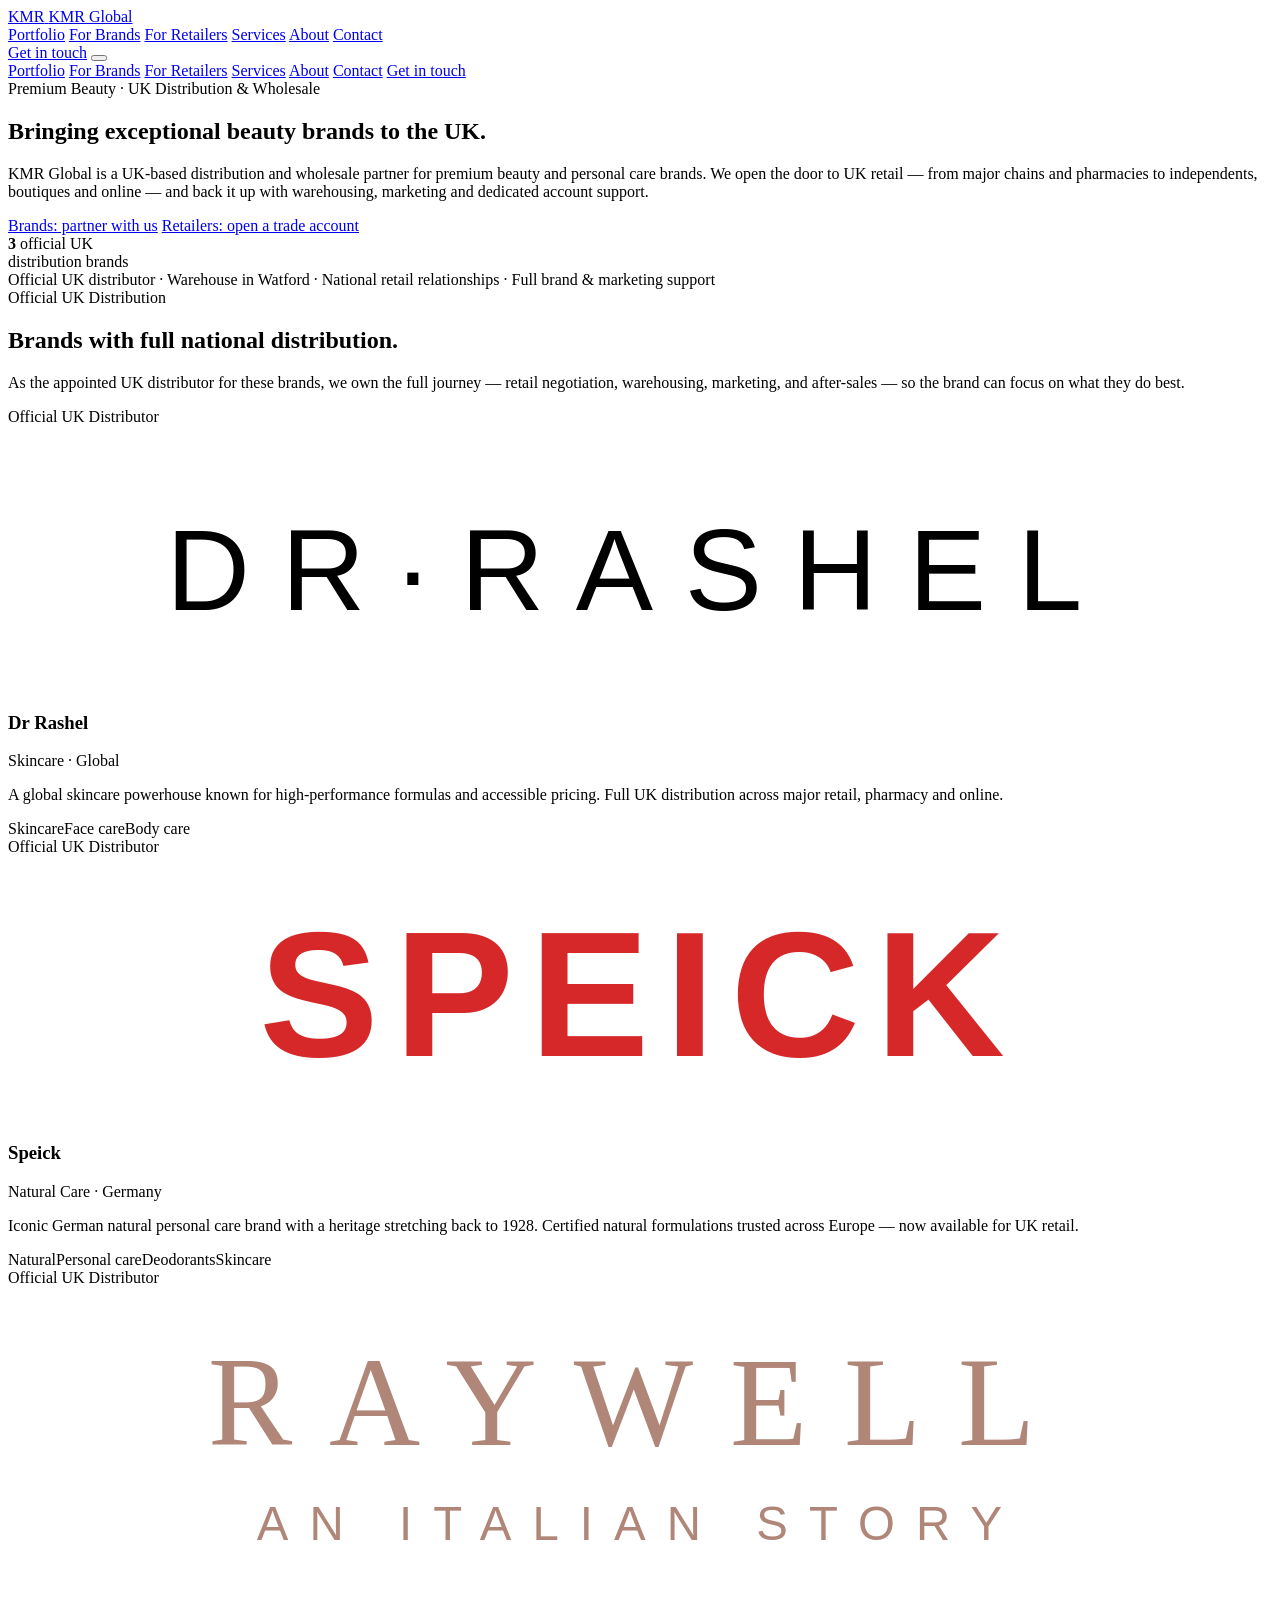
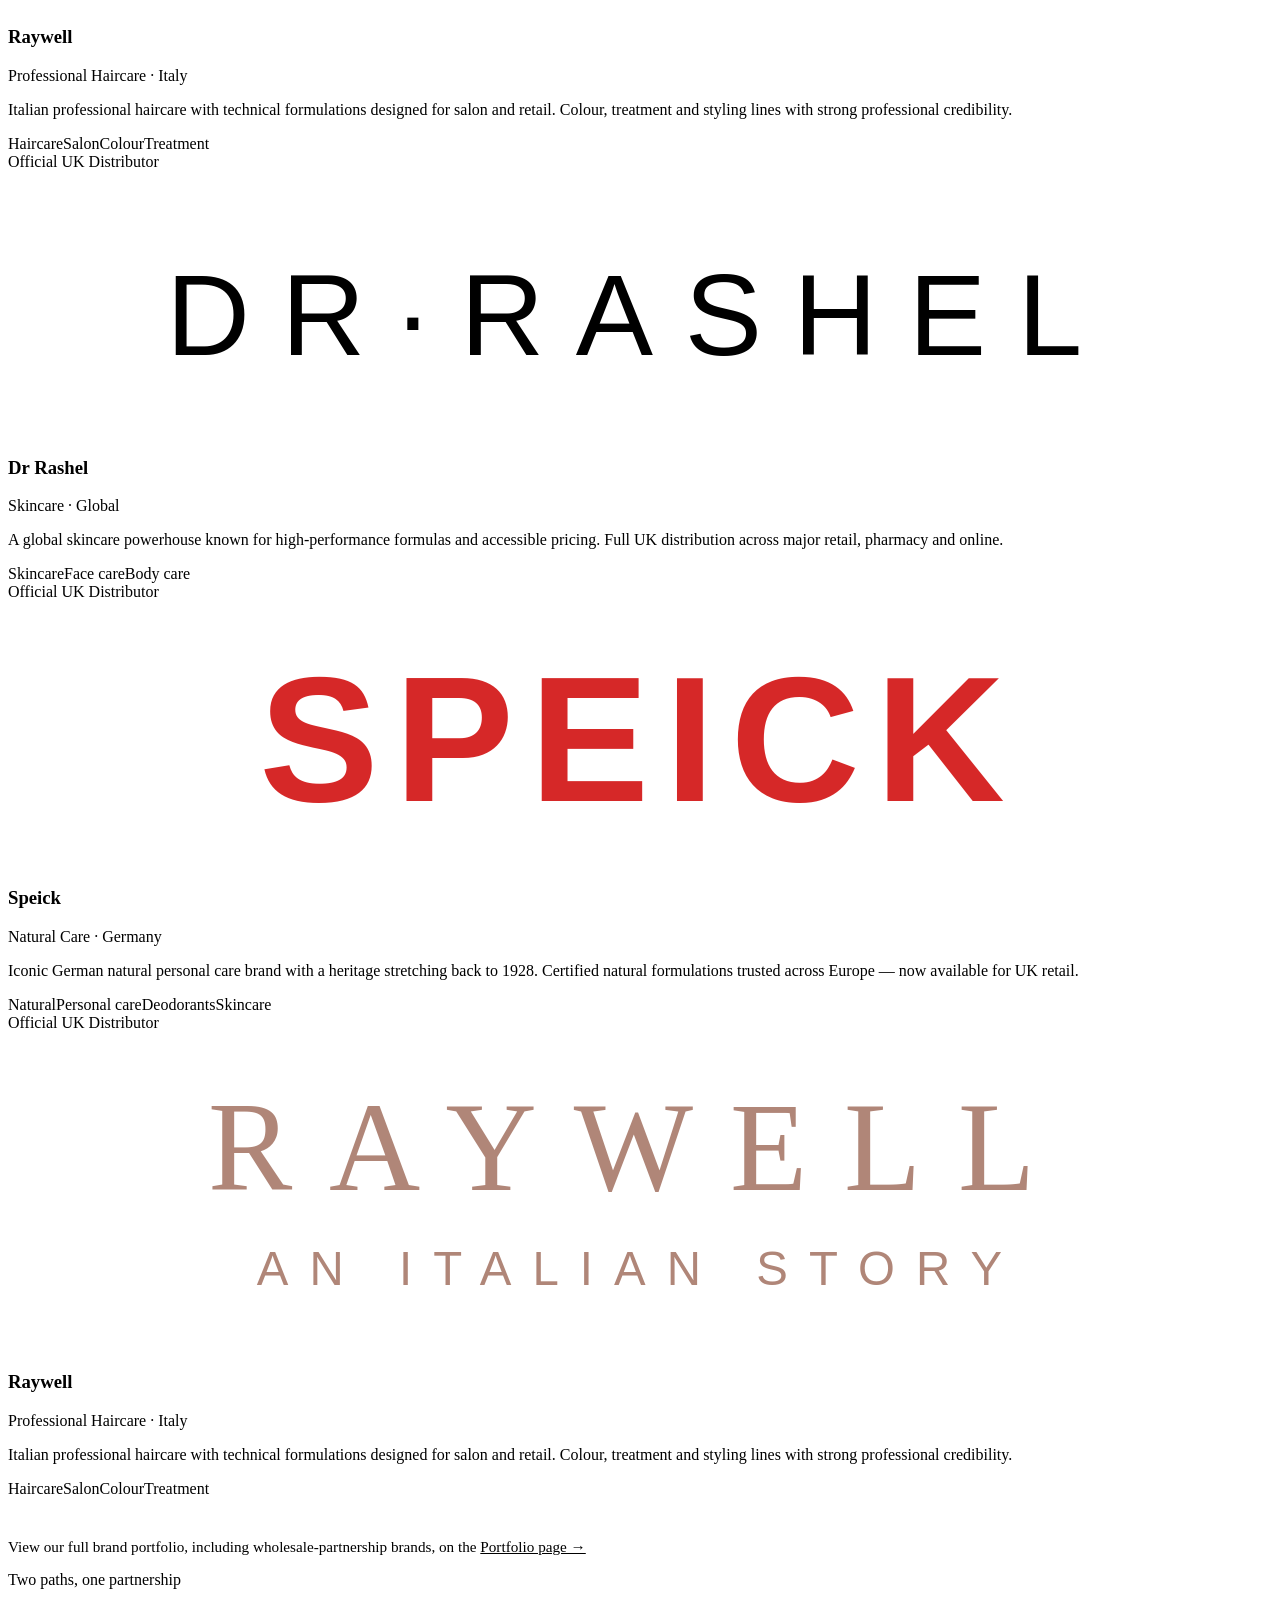
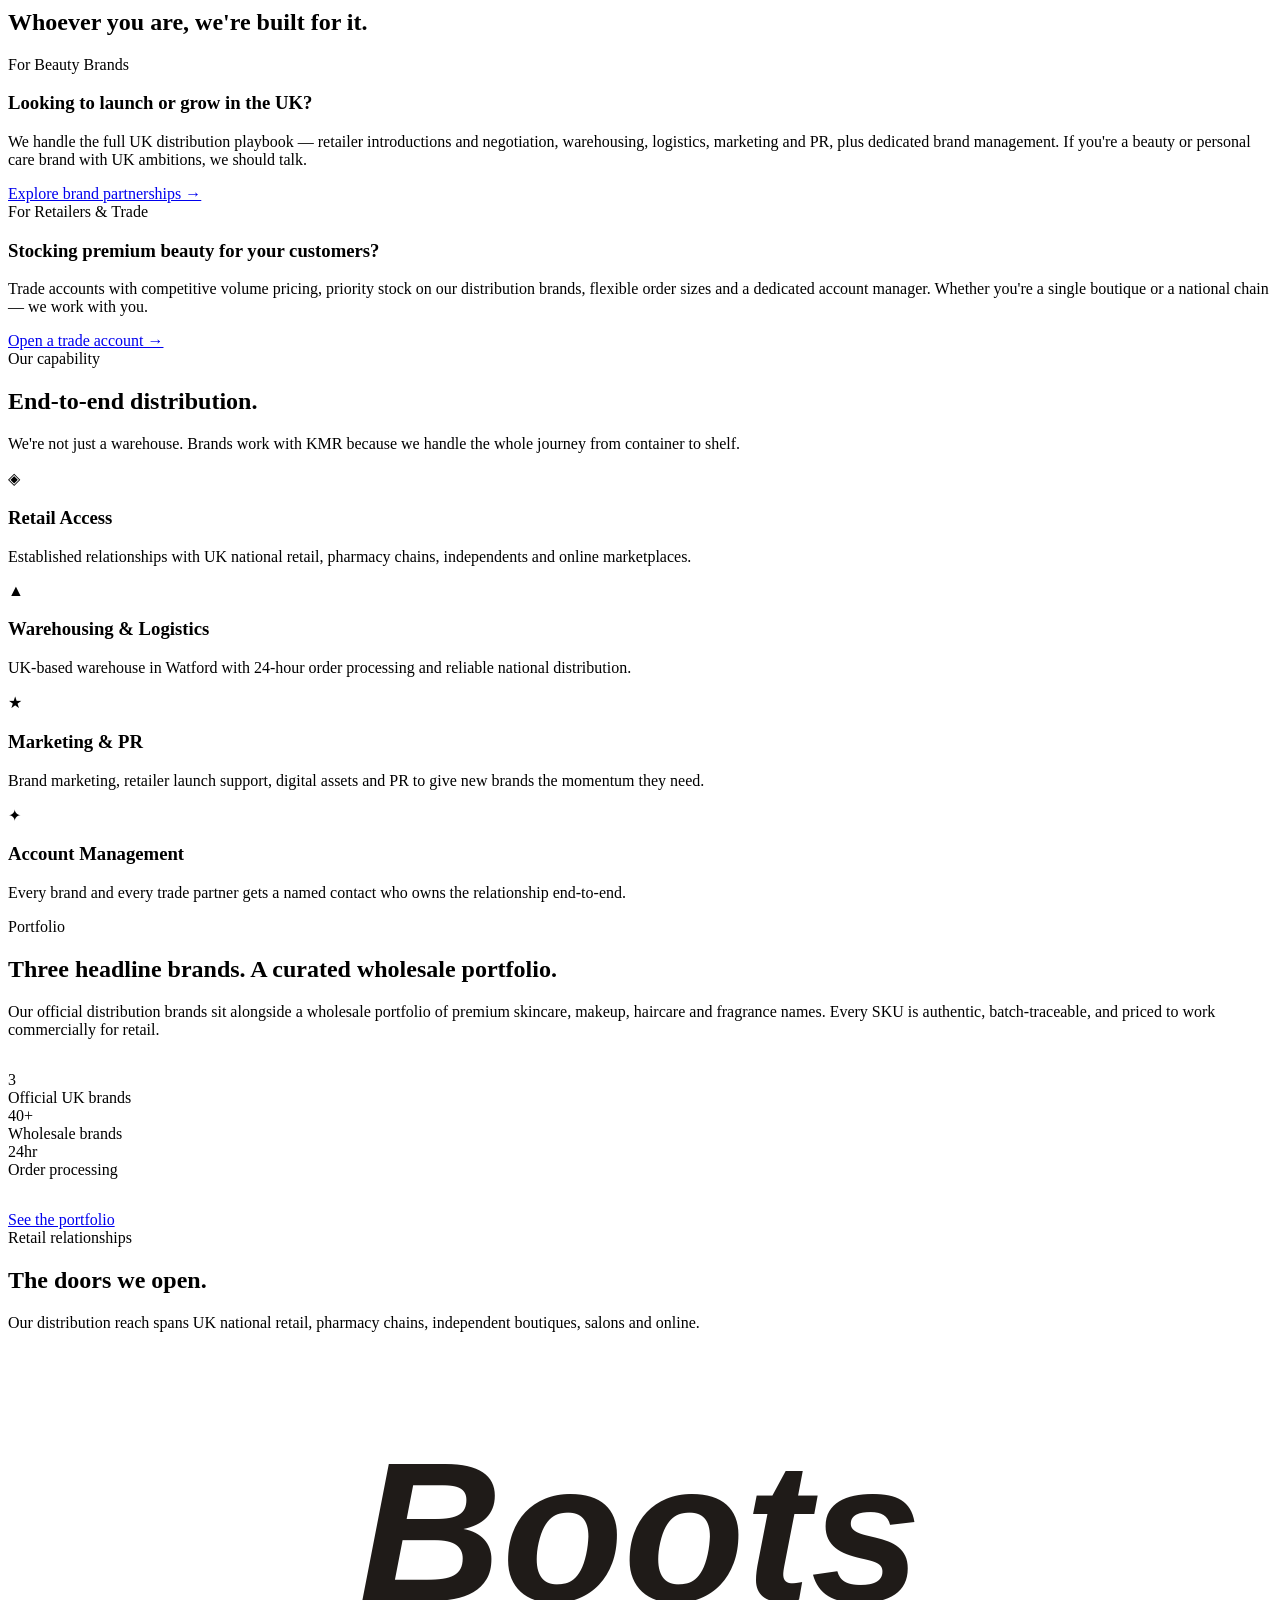
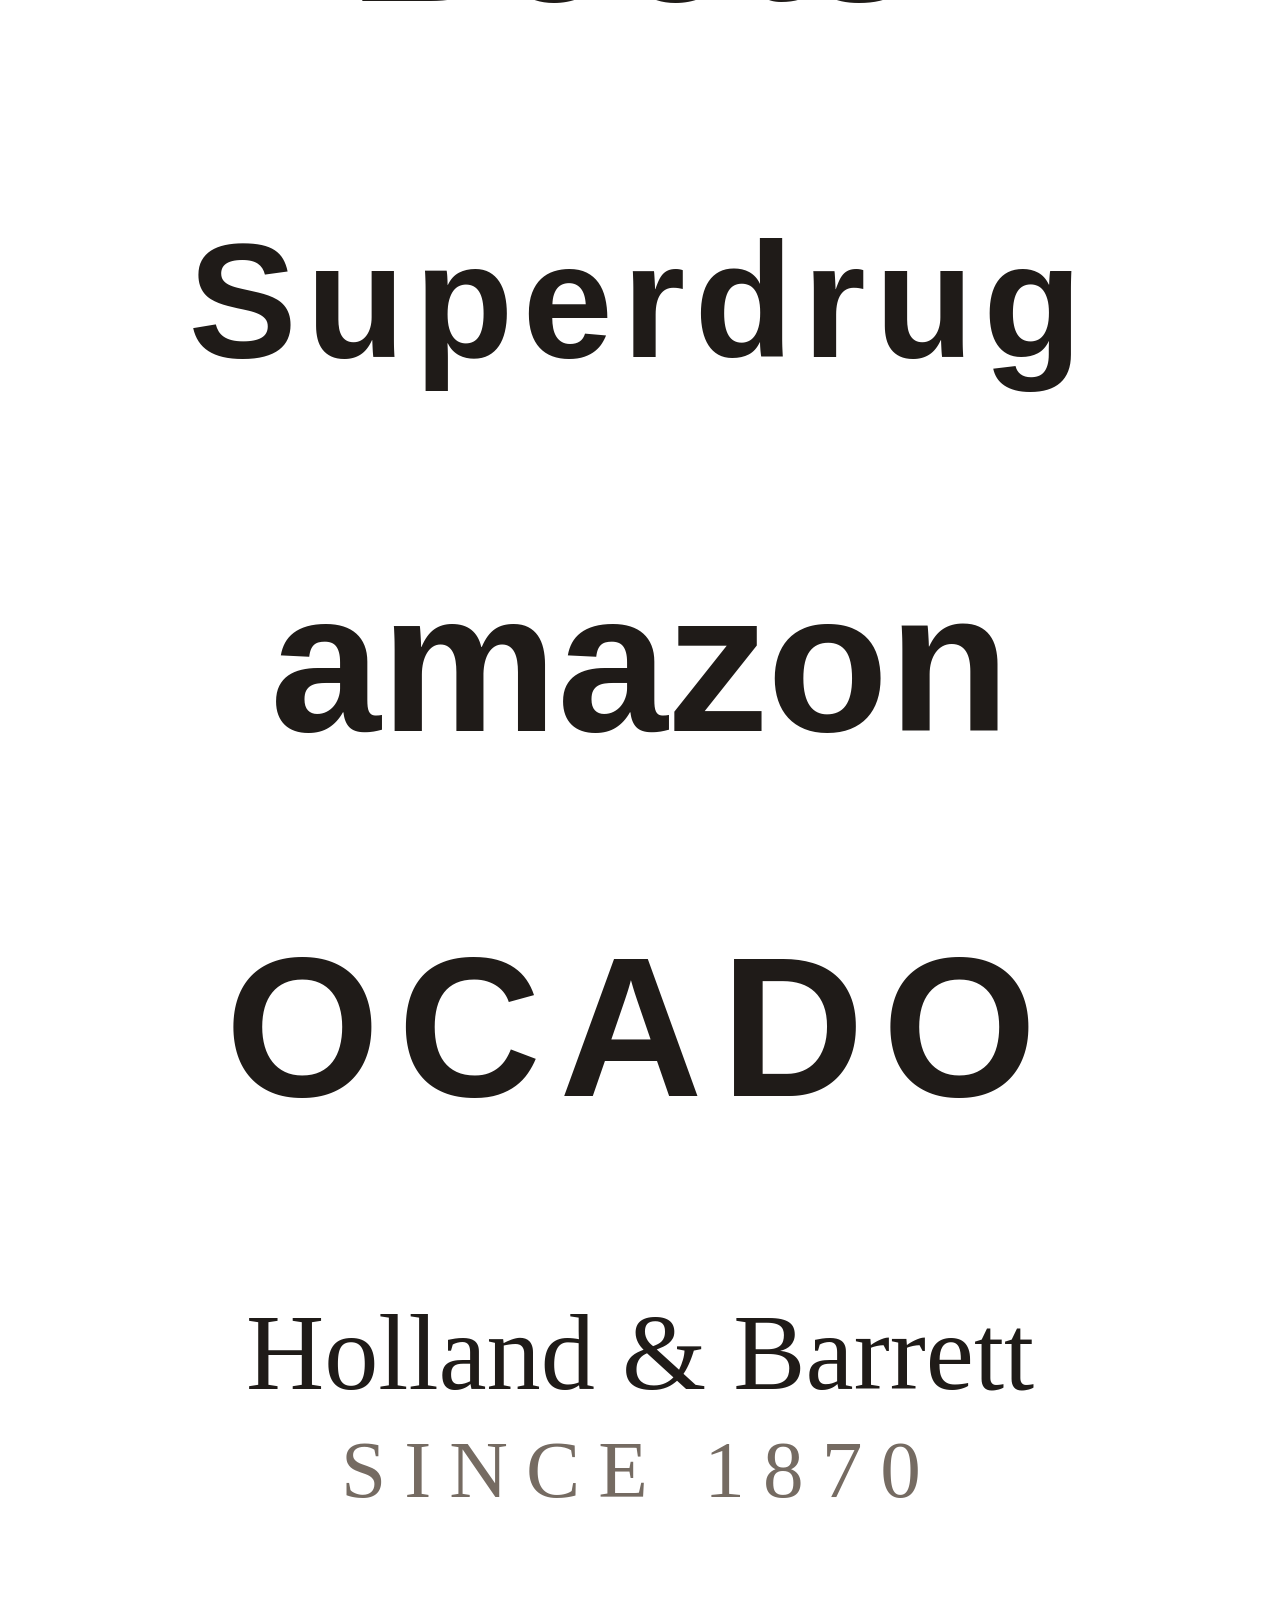
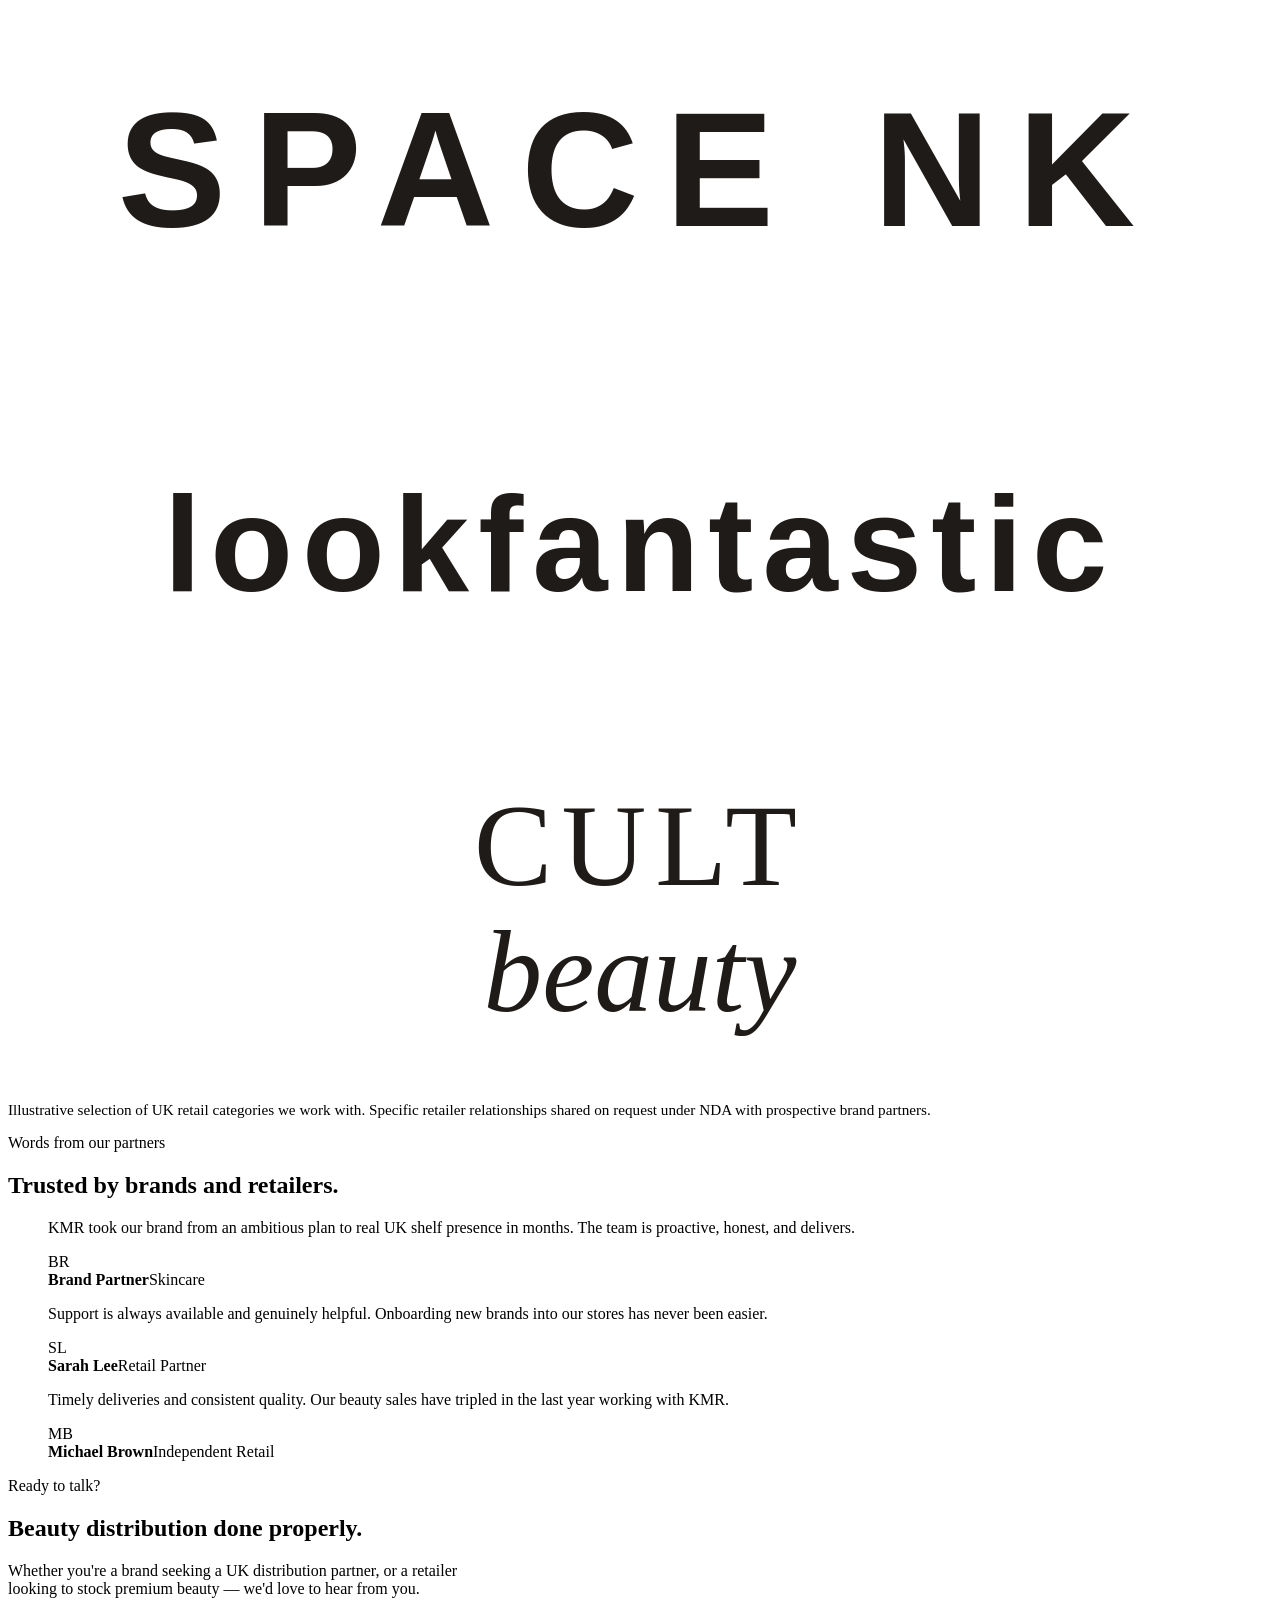
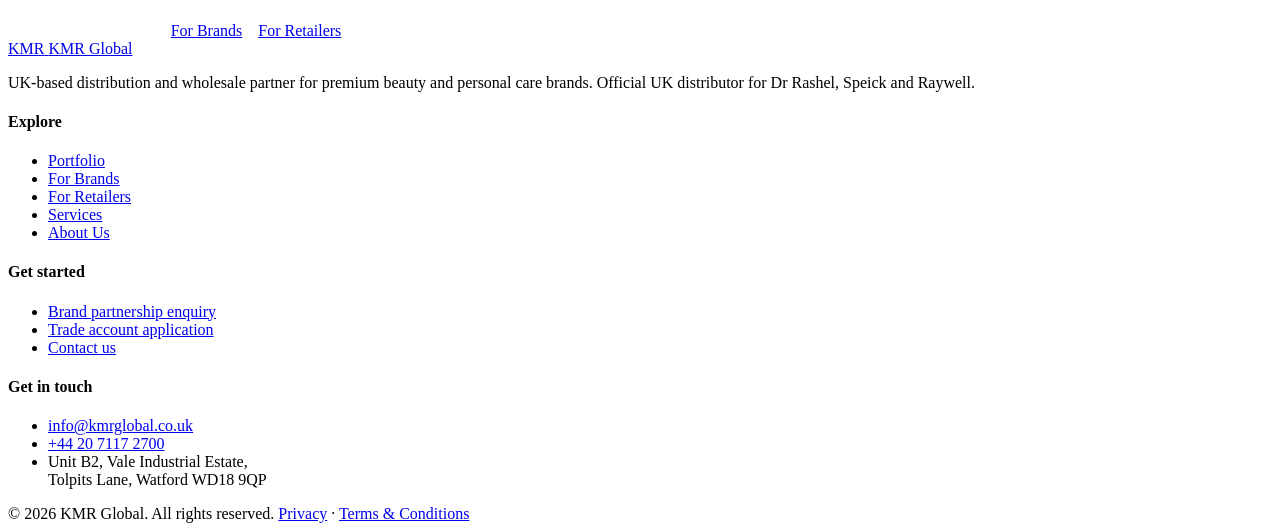
==== index.html @ a7ac3ce3 "Initial upload: KMR Global website root files" ====
<!DOCTYPE html>
<html lang="en">
<head>
  <meta charset="UTF-8" />
  <meta name="viewport" content="width=device-width, initial-scale=1.0" />
  <title>KMR Global — UK Wholesale Distribution for Premium Beauty Brands</title>
  <meta name="description" content="KMR Global is the UK-based wholesale distribution partner for premium beauty and personal care brands. Official UK distributor for Dr Rashel, Speick and Raywell — plus wholesale for a curated portfolio of leading brands." />
  <link rel="preconnect" href="https://fonts.googleapis.com" />
  <link rel="preconnect" href="https://fonts.gstatic.com" crossorigin />
  <link href="https://fonts.googleapis.com/css2?family=Inter:wght@300;400;500;600;700&family=Playfair+Display:wght@400;500;600&display=swap" rel="stylesheet" />
  <link rel="stylesheet" href="assets/styles.css" />
</head>
<body>

  <!-- HEADER -->
  <header class="site-header">
    <div class="container nav">
      <a href="index.html" class="brand">
        <span class="brand-mark">KMR</span>
        <span>KMR Global</span>
      </a>
      <nav class="nav-links" aria-label="Primary">
        <a href="portfolio.html">Portfolio</a>
        <a href="for-brands.html">For Brands</a>
        <a href="wholesale.html">For Retailers</a>
        <a href="services.html">Services</a>
        <a href="about.html">About</a>
        <a href="contact.html">Contact</a>
      </nav>
      <div class="nav-cta">
        <a href="inquiry.html" class="btn btn-primary">Get in touch</a>
        <button class="nav-toggle" aria-label="Menu" aria-expanded="false"><span></span></button>
      </div>
    </div>
    <div class="mobile-menu">
      <a href="portfolio.html">Portfolio</a>
      <a href="for-brands.html">For Brands</a>
      <a href="wholesale.html">For Retailers</a>
      <a href="services.html">Services</a>
      <a href="about.html">About</a>
      <a href="contact.html">Contact</a>
      <a href="inquiry.html" class="btn btn-primary">Get in touch</a>
    </div>
  </header>

  <main>

    <!-- HERO -->
    <section class="hero">
      <div class="container hero-inner">
        <div>
          <span class="eyebrow">Premium Beauty · UK Distribution & Wholesale</span>
          <h1>Bringing exceptional beauty brands to the UK.</h1>
          <p class="lead">KMR Global is a UK-based distribution and wholesale partner for premium beauty and personal care brands. We open the door to UK retail — from major chains and pharmacies to independents, boutiques and online — and back it up with warehousing, marketing and dedicated account support.</p>
          <div class="hero-actions">
            <a href="for-brands.html" class="btn btn-primary">Brands: partner with us</a>
            <a href="wholesale.html" class="btn btn-outline">Retailers: open a trade account</a>
          </div>
        </div>
        <div class="hero-photo" style="background-image: linear-gradient(180deg, rgba(250,247,242,.05), rgba(31,27,24,.15)), url('https://images.unsplash.com/photo-1596462502278-27bfdc403348?auto=format&fit=crop&w=1200&q=80'), linear-gradient(140deg, var(--blush), var(--cream));">
          <div class="hero-badge">
            <strong>3</strong>
            <span>official UK<br/>distribution brands</span>
          </div>
        </div>
      </div>
    </section>

    <!-- TRUST STRIP -->
    <div class="trust-strip">
      <div class="container">
        <span>Official UK distributor</span>
        <span>·</span>
        <span>Warehouse in Watford</span>
        <span>·</span>
        <span>National retail relationships</span>
        <span>·</span>
        <span>Full brand & marketing support</span>
      </div>
    </div>

    <!-- OFFICIAL DISTRIBUTION BRANDS -->
    <section>
      <div class="container">
        <div class="section-title center">
          <span class="eyebrow">Official UK Distribution</span>
          <h2>Brands with full national distribution.</h2>
          <p class="lead">As the appointed UK distributor for these brands, we own the full journey — retail negotiation, warehousing, marketing, and after-sales — so the brand can focus on what they do best.</p>
        </div>
        <div class="brand-banner">
          <div class="brand-banner-track">
            <!-- Set 1 -->
            <div class="brand-banner-slide">
              <article class="dist-card">
                <div class="dist-img" style="background-image: linear-gradient(180deg, rgba(250,247,242,0), rgba(31,27,24,.15)), url('https://images.unsplash.com/photo-1556228720-195a672e8a03?auto=format&fit=crop&w=900&q=80'), var(--blush);">
                  <span class="dist-tag">Official UK Distributor</span>
                </div>
                <div class="brand-logo-band">
                  <svg viewBox="0 0 240 50" xmlns="http://www.w3.org/2000/svg" aria-label="Dr Rashel logo">
                    <text x="120" y="35" text-anchor="middle" font-family="Arial, Helvetica, sans-serif" font-size="22" font-weight="400" fill="#000" letter-spacing="6">DR·RASHEL</text>
                  </svg>
                </div>
                <div class="dist-body">
                  <h3>Dr Rashel</h3>
                  <div class="dist-country">Skincare · Global</div>
                  <p>A global skincare powerhouse known for high-performance formulas and accessible pricing. Full UK distribution across major retail, pharmacy and online.</p>
                  <div class="dist-cats"><span>Skincare</span><span>Face care</span><span>Body care</span></div>
                </div>
              </article>
            </div>
            <div class="brand-banner-slide">
              <article class="dist-card">
                <div class="dist-img" style="background-image: linear-gradient(180deg, rgba(250,247,242,0), rgba(31,27,24,.15)), url('https://images.unsplash.com/photo-1608248543803-ba4f8c70ae0b?auto=format&fit=crop&w=900&q=80'), var(--cream);">
                  <span class="dist-tag">Official UK Distributor</span>
                </div>
                <div class="brand-logo-band">
                  <svg viewBox="0 0 240 50" xmlns="http://www.w3.org/2000/svg" aria-label="Speick logo">
                    <text x="120" y="38" text-anchor="middle" font-family="'Arial Black', Impact, sans-serif" font-size="34" font-weight="900" fill="#D62828" letter-spacing="3">SPEICK</text>
                  </svg>
                </div>
                <div class="dist-body">
                  <h3>Speick</h3>
                  <div class="dist-country">Natural Care · Germany</div>
                  <p>Iconic German natural personal care brand with a heritage stretching back to 1928. Certified natural formulations trusted across Europe — now available for UK retail.</p>
                  <div class="dist-cats"><span>Natural</span><span>Personal care</span><span>Deodorants</span><span>Skincare</span></div>
                </div>
              </article>
            </div>
            <div class="brand-banner-slide">
              <article class="dist-card">
                <div class="dist-img" style="background-image: linear-gradient(180deg, rgba(250,247,242,0), rgba(31,27,24,.15)), url('https://images.unsplash.com/photo-1522337360788-8b13dee7a37e?auto=format&fit=crop&w=900&q=80'), var(--blush);">
                  <span class="dist-tag">Official UK Distributor</span>
                </div>
                <div class="brand-logo-band">
                  <svg viewBox="0 0 240 60" xmlns="http://www.w3.org/2000/svg" aria-label="Raywell logo">
                    <text x="120" y="30" text-anchor="middle" font-family="Georgia, 'Times New Roman', serif" font-size="24" font-weight="400" fill="#B08678" letter-spacing="7">RAYWELL</text>
                    <text x="120" y="48" text-anchor="middle" font-family="Arial, sans-serif" font-size="9" fill="#B08678" letter-spacing="4">AN ITALIAN STORY</text>
                  </svg>
                </div>
                <div class="dist-body">
                  <h3>Raywell</h3>
                  <div class="dist-country">Professional Haircare · Italy</div>
                  <p>Italian professional haircare with technical formulations designed for salon and retail. Colour, treatment and styling lines with strong professional credibility.</p>
                  <div class="dist-cats"><span>Haircare</span><span>Salon</span><span>Colour</span><span>Treatment</span></div>
                </div>
              </article>
            </div>
            <!-- Set 2 (duplicate for seamless loop) -->
            <div class="brand-banner-slide" aria-hidden="true">
              <article class="dist-card">
                <div class="dist-img" style="background-image: linear-gradient(180deg, rgba(250,247,242,0), rgba(31,27,24,.15)), url('https://images.unsplash.com/photo-1556228720-195a672e8a03?auto=format&fit=crop&w=900&q=80'), var(--blush);">
                  <span class="dist-tag">Official UK Distributor</span>
                </div>
                <div class="brand-logo-band">
                  <svg viewBox="0 0 240 50" xmlns="http://www.w3.org/2000/svg"><text x="120" y="35" text-anchor="middle" font-family="Arial, Helvetica, sans-serif" font-size="22" font-weight="400" fill="#000" letter-spacing="6">DR·RASHEL</text></svg>
                </div>
                <div class="dist-body">
                  <h3>Dr Rashel</h3>
                  <div class="dist-country">Skincare · Global</div>
                  <p>A global skincare powerhouse known for high-performance formulas and accessible pricing. Full UK distribution across major retail, pharmacy and online.</p>
                  <div class="dist-cats"><span>Skincare</span><span>Face care</span><span>Body care</span></div>
                </div>
              </article>
            </div>
            <div class="brand-banner-slide" aria-hidden="true">
              <article class="dist-card">
                <div class="dist-img" style="background-image: linear-gradient(180deg, rgba(250,247,242,0), rgba(31,27,24,.15)), url('https://images.unsplash.com/photo-1608248543803-ba4f8c70ae0b?auto=format&fit=crop&w=900&q=80'), var(--cream);">
                  <span class="dist-tag">Official UK Distributor</span>
                </div>
                <div class="brand-logo-band">
                  <svg viewBox="0 0 240 50" xmlns="http://www.w3.org/2000/svg"><text x="120" y="38" text-anchor="middle" font-family="'Arial Black', Impact, sans-serif" font-size="34" font-weight="900" fill="#D62828" letter-spacing="3">SPEICK</text></svg>
                </div>
                <div class="dist-body">
                  <h3>Speick</h3>
                  <div class="dist-country">Natural Care · Germany</div>
                  <p>Iconic German natural personal care brand with a heritage stretching back to 1928. Certified natural formulations trusted across Europe — now available for UK retail.</p>
                  <div class="dist-cats"><span>Natural</span><span>Personal care</span><span>Deodorants</span><span>Skincare</span></div>
                </div>
              </article>
            </div>
            <div class="brand-banner-slide" aria-hidden="true">
              <article class="dist-card">
                <div class="dist-img" style="background-image: linear-gradient(180deg, rgba(250,247,242,0), rgba(31,27,24,.15)), url('https://images.unsplash.com/photo-1522337360788-8b13dee7a37e?auto=format&fit=crop&w=900&q=80'), var(--blush);">
                  <span class="dist-tag">Official UK Distributor</span>
                </div>
                <div class="brand-logo-band">
                  <svg viewBox="0 0 240 60" xmlns="http://www.w3.org/2000/svg"><text x="120" y="30" text-anchor="middle" font-family="Georgia, serif" font-size="24" font-weight="400" fill="#B08678" letter-spacing="7">RAYWELL</text><text x="120" y="48" text-anchor="middle" font-family="Arial, sans-serif" font-size="9" fill="#B08678" letter-spacing="4">AN ITALIAN STORY</text></svg>
                </div>
                <div class="dist-body">
                  <h3>Raywell</h3>
                  <div class="dist-country">Professional Haircare · Italy</div>
                  <p>Italian professional haircare with technical formulations designed for salon and retail. Colour, treatment and styling lines with strong professional credibility.</p>
                  <div class="dist-cats"><span>Haircare</span><span>Salon</span><span>Colour</span><span>Treatment</span></div>
                </div>
              </article>
            </div>
          </div>
        </div>
        <p class="center text-stone" style="margin-top: 2.5rem; font-size: .95rem;">View our full brand portfolio, including wholesale-partnership brands, on the <a href="portfolio.html" style="color: var(--rose-gold-deep); font-weight: 500;">Portfolio page →</a></p>
      </div>
    </section>

    <!-- DUAL AUDIENCE PATHS -->
    <section style="background: var(--cream);">
      <div class="container">
        <div class="section-title center">
          <span class="eyebrow">Two paths, one partnership</span>
          <h2>Whoever you are, we're built for it.</h2>
        </div>
        <div class="audience-grid">
          <div class="audience-card">
            <div class="aud-tag">For Beauty Brands</div>
            <h3>Looking to launch or grow in the UK?</h3>
            <p>We handle the full UK distribution playbook — retailer introductions and negotiation, warehousing, logistics, marketing and PR, plus dedicated brand management. If you're a beauty or personal care brand with UK ambitions, we should talk.</p>
            <a href="for-brands.html" class="btn btn-primary">Explore brand partnerships →</a>
          </div>
          <div class="audience-card">
            <div class="aud-tag">For Retailers & Trade</div>
            <h3>Stocking premium beauty for your customers?</h3>
            <p>Trade accounts with competitive volume pricing, priority stock on our distribution brands, flexible order sizes and a dedicated account manager. Whether you're a single boutique or a national chain — we work with you.</p>
            <a href="wholesale.html" class="btn btn-outline">Open a trade account →</a>
          </div>
        </div>
      </div>
    </section>

    <!-- WHAT WE DO -->
    <section>
      <div class="container">
        <div class="section-title center">
          <span class="eyebrow">Our capability</span>
          <h2>End-to-end distribution.</h2>
          <p class="lead">We're not just a warehouse. Brands work with KMR because we handle the whole journey from container to shelf.</p>
        </div>
        <div class="grid grid-4">
          <article class="card">
            <div class="icon">◈</div>
            <h3>Retail Access</h3>
            <p>Established relationships with UK national retail, pharmacy chains, independents and online marketplaces.</p>
          </article>
          <article class="card">
            <div class="icon">▲</div>
            <h3>Warehousing & Logistics</h3>
            <p>UK-based warehouse in Watford with 24-hour order processing and reliable national distribution.</p>
          </article>
          <article class="card">
            <div class="icon">★</div>
            <h3>Marketing & PR</h3>
            <p>Brand marketing, retailer launch support, digital assets and PR to give new brands the momentum they need.</p>
          </article>
          <article class="card">
            <div class="icon">✦</div>
            <h3>Account Management</h3>
            <p>Every brand and every trade partner gets a named contact who owns the relationship end-to-end.</p>
          </article>
        </div>
      </div>
    </section>

    <!-- EDITORIAL SPLIT -->
    <section style="background: var(--cream);">
      <div class="container split">
        <div class="section-image" style="background-image: url('https://images.unsplash.com/photo-1571781926291-c477ebfd024b?auto=format&fit=crop&w=1200&q=80'), linear-gradient(135deg, var(--cream), var(--blush));"></div>
        <div>
          <span class="eyebrow">Portfolio</span>
          <h2>Three headline brands. A curated wholesale portfolio.</h2>
          <p class="lead">Our official distribution brands sit alongside a wholesale portfolio of premium skincare, makeup, haircare and fragrance names. Every SKU is authentic, batch-traceable, and priced to work commercially for retail.</p>
          <div class="stats" style="margin-top: 2rem;">
            <div><div class="stat-num">3</div><div class="stat-lbl">Official UK brands</div></div>
            <div><div class="stat-num">40+</div><div class="stat-lbl">Wholesale brands</div></div>
            <div><div class="stat-num">24hr</div><div class="stat-lbl">Order processing</div></div>
          </div>
          <div style="margin-top: 2rem;">
            <a href="portfolio.html" class="btn btn-outline">See the portfolio</a>
          </div>
        </div>
      </div>
    </section>

    <!-- RETAILER RELATIONSHIPS -->
    <section>
      <div class="container">
        <div class="section-title center">
          <span class="eyebrow">Retail relationships</span>
          <h2>The doors we open.</h2>
          <p class="lead">Our distribution reach spans UK national retail, pharmacy chains, independent boutiques, salons and online.</p>
        </div>
        <div class="retailer-strip">
          <div><svg viewBox="0 0 140 40" xmlns="http://www.w3.org/2000/svg" aria-label="Boots"><text x="70" y="28" text-anchor="middle" font-family="Arial, sans-serif" font-size="22" font-weight="700" font-style="italic" fill="#1F1B18">Boots</text></svg></div>
          <div><svg viewBox="0 0 140 40" xmlns="http://www.w3.org/2000/svg" aria-label="Superdrug"><text x="70" y="27" text-anchor="middle" font-family="Arial, sans-serif" font-size="18" font-weight="700" fill="#1F1B18" letter-spacing="1">Superdrug</text></svg></div>
          <div><svg viewBox="0 0 140 40" xmlns="http://www.w3.org/2000/svg" aria-label="Amazon"><text x="70" y="28" text-anchor="middle" font-family="Arial, sans-serif" font-size="22" font-weight="700" fill="#1F1B18">amazon</text></svg></div>
          <div><svg viewBox="0 0 140 40" xmlns="http://www.w3.org/2000/svg" aria-label="Ocado"><text x="70" y="28" text-anchor="middle" font-family="Arial, sans-serif" font-size="22" font-weight="600" fill="#1F1B18" letter-spacing="2">OCADO</text></svg></div>
          <div><svg viewBox="0 0 140 40" xmlns="http://www.w3.org/2000/svg" aria-label="Holland &amp; Barrett"><text x="70" y="20" text-anchor="middle" font-family="Georgia, serif" font-size="12" font-weight="500" fill="#1F1B18">Holland &amp; Barrett</text><text x="70" y="32" text-anchor="middle" font-family="Georgia, serif" font-size="9" fill="#756B62" letter-spacing="2">SINCE 1870</text></svg></div>
          <div><svg viewBox="0 0 140 40" xmlns="http://www.w3.org/2000/svg" aria-label="Space NK"><text x="70" y="28" text-anchor="middle" font-family="Arial, sans-serif" font-size="18" font-weight="600" fill="#1F1B18" letter-spacing="3">SPACE NK</text></svg></div>
          <div><svg viewBox="0 0 140 40" xmlns="http://www.w3.org/2000/svg" aria-label="Lookfantastic"><text x="70" y="28" text-anchor="middle" font-family="Arial, sans-serif" font-size="15" font-weight="700" fill="#1F1B18" letter-spacing="1">lookfantastic</text></svg></div>
          <div><svg viewBox="0 0 140 40" xmlns="http://www.w3.org/2000/svg" aria-label="Cult Beauty"><text x="70" y="20" text-anchor="middle" font-family="Georgia, serif" font-size="13" font-weight="500" fill="#1F1B18" letter-spacing="1">CULT</text><text x="70" y="34" text-anchor="middle" font-family="Georgia, serif" font-size="13" font-weight="500" font-style="italic" fill="#1F1B18">beauty</text></svg></div>
        </div>
        <p class="center text-stone" style="margin-top: 2rem; font-size: .95rem;">Illustrative selection of UK retail categories we work with. Specific retailer relationships shared on request under NDA with prospective brand partners.</p>
      </div>
    </section>

    <!-- TESTIMONIALS -->
    <section style="background: var(--cream);">
      <div class="container">
        <div class="section-title center">
          <span class="eyebrow">Words from our partners</span>
          <h2>Trusted by brands and retailers.</h2>
        </div>
        <div class="grid grid-3">
          <blockquote class="quote">
            <p>KMR took our brand from an ambitious plan to real UK shelf presence in months. The team is proactive, honest, and delivers.</p>
            <footer><div class="avatar">BR</div><div><strong>Brand Partner</strong>Skincare</div></footer>
          </blockquote>
          <blockquote class="quote">
            <p>Support is always available and genuinely helpful. Onboarding new brands into our stores has never been easier.</p>
            <footer><div class="avatar">SL</div><div><strong>Sarah Lee</strong>Retail Partner</div></footer>
          </blockquote>
          <blockquote class="quote">
            <p>Timely deliveries and consistent quality. Our beauty sales have tripled in the last year working with KMR.</p>
            <footer><div class="avatar">MB</div><div><strong>Michael Brown</strong>Independent Retail</div></footer>
          </blockquote>
        </div>
      </div>
    </section>

    <!-- CTA -->
    <section>
      <div class="container">
        <div class="cta-band center">
          <div class="container" style="width: min(100% - 3rem, 62ch);">
            <span class="eyebrow" style="color: var(--rose-gold);">Ready to talk?</span>
            <h2>Beauty distribution done properly.</h2>
            <p>Whether you're a brand seeking a UK distribution partner, or a retailer looking to stock premium beauty — we'd love to hear from you.</p>
            <div style="display: flex; gap: 1rem; justify-content: center; flex-wrap: wrap; margin-top: 1.5rem;">
              <a href="for-brands.html" class="btn btn-primary">For Brands</a>
              <a href="wholesale.html" class="btn btn-outline">For Retailers</a>
            </div>
          </div>
        </div>
      </div>
    </section>

  </main>

  <!-- FOOTER -->
  <footer class="site-footer">
    <div class="container">
      <div class="footer-top">
        <div class="footer-brand">
          <a href="index.html" class="brand">
            <span class="brand-mark">KMR</span>
            <span>KMR Global</span>
          </a>
          <p>UK-based distribution and wholesale partner for premium beauty and personal care brands. Official UK distributor for Dr Rashel, Speick and Raywell.</p>
        </div>
        <div class="footer-col">
          <h4>Explore</h4>
          <ul>
            <li><a href="portfolio.html">Portfolio</a></li>
            <li><a href="for-brands.html">For Brands</a></li>
            <li><a href="wholesale.html">For Retailers</a></li>
            <li><a href="services.html">Services</a></li>
            <li><a href="about.html">About Us</a></li>
          </ul>
        </div>
        <div class="footer-col">
          <h4>Get started</h4>
          <ul>
            <li><a href="for-brands.html">Brand partnership enquiry</a></li>
            <li><a href="inquiry.html">Trade account application</a></li>
            <li><a href="contact.html">Contact us</a></li>
          </ul>
        </div>
        <div class="footer-col">
          <h4>Get in touch</h4>
          <ul>
            <li><a href="mailto:info@kmrglobal.co.uk">info@kmrglobal.co.uk</a></li>
            <li><a href="tel:+442071172700">+44 20 7117 2700</a></li>
            <li>Unit B2, Vale Industrial Estate,<br/>Tolpits Lane, Watford WD18 9QP</li>
          </ul>
        </div>
      </div>
      <div class="footer-bottom">
        <span>© 2026 KMR Global. All rights reserved.</span>
        <span><a href="#">Privacy</a> · <a href="#">Terms & Conditions</a></span>
      </div>
    </div>
  </footer>

  <script src="assets/main.js"></script>
</body>
</html>
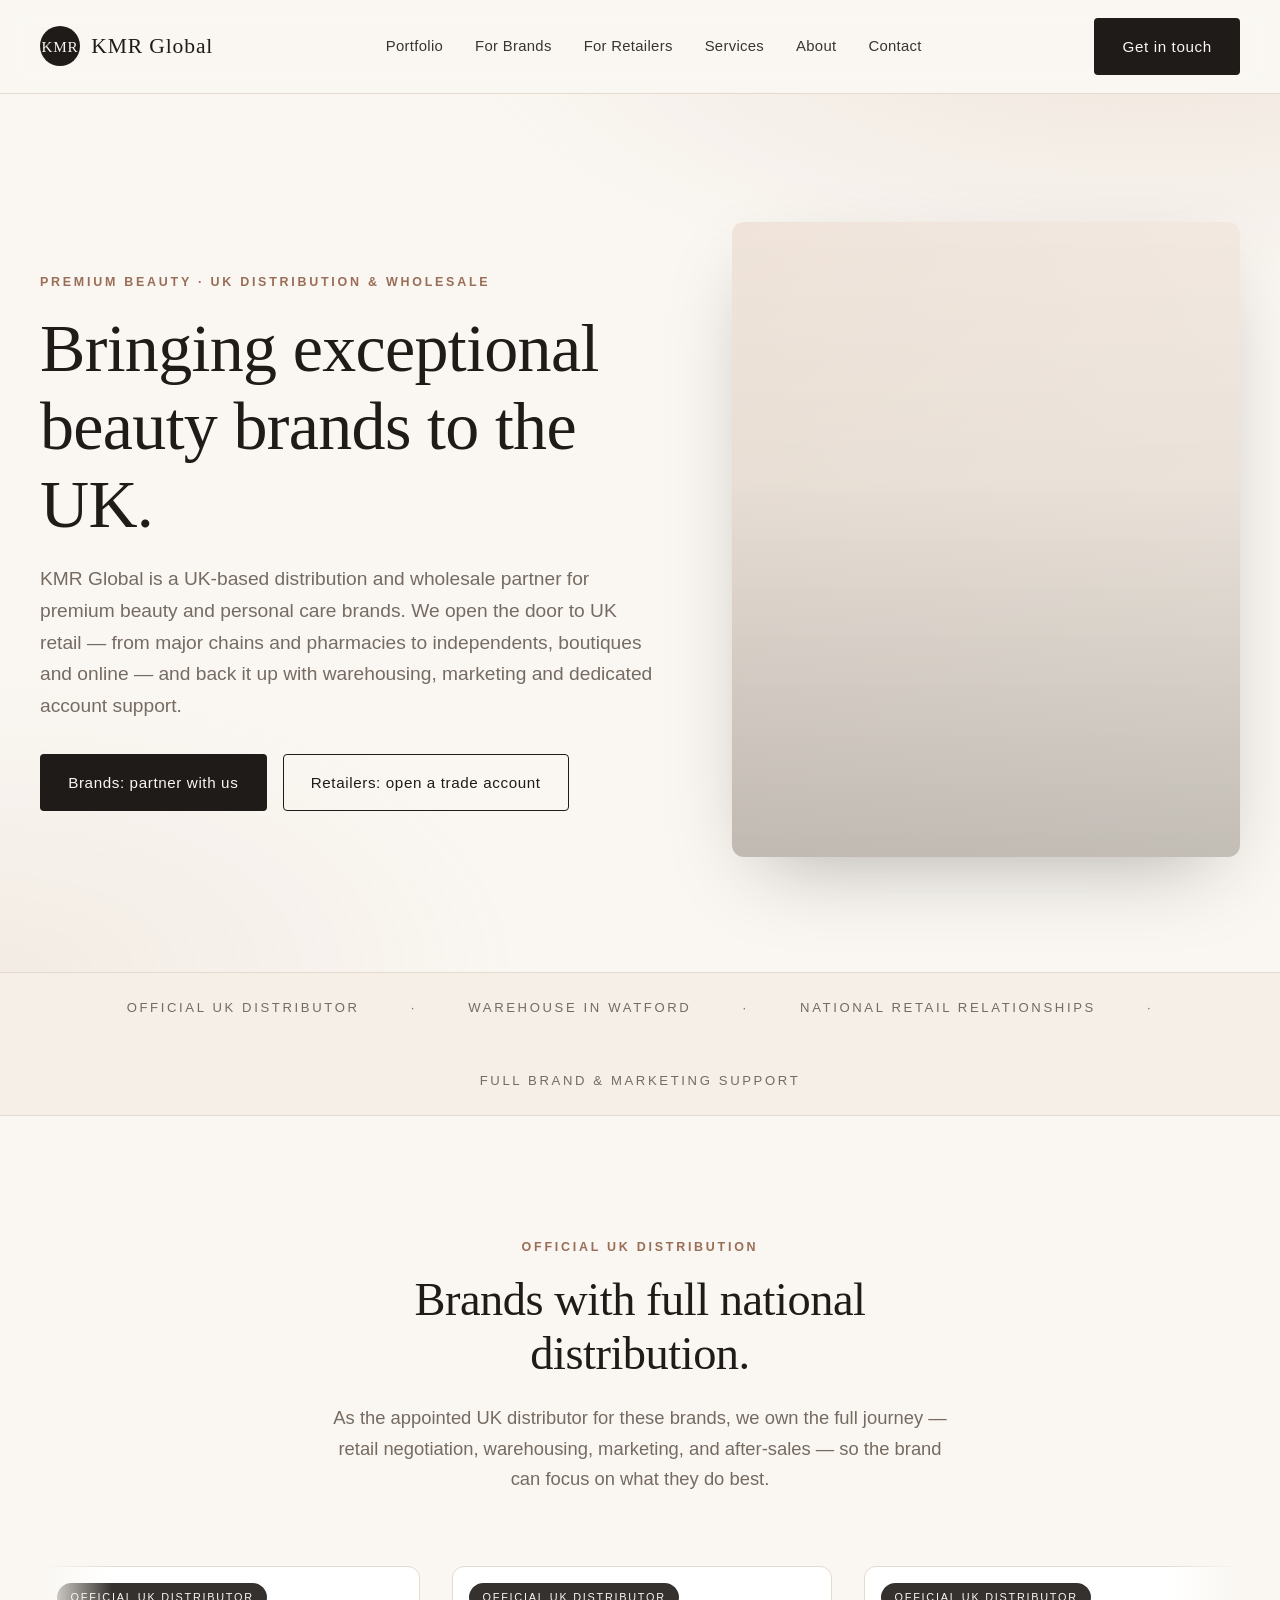
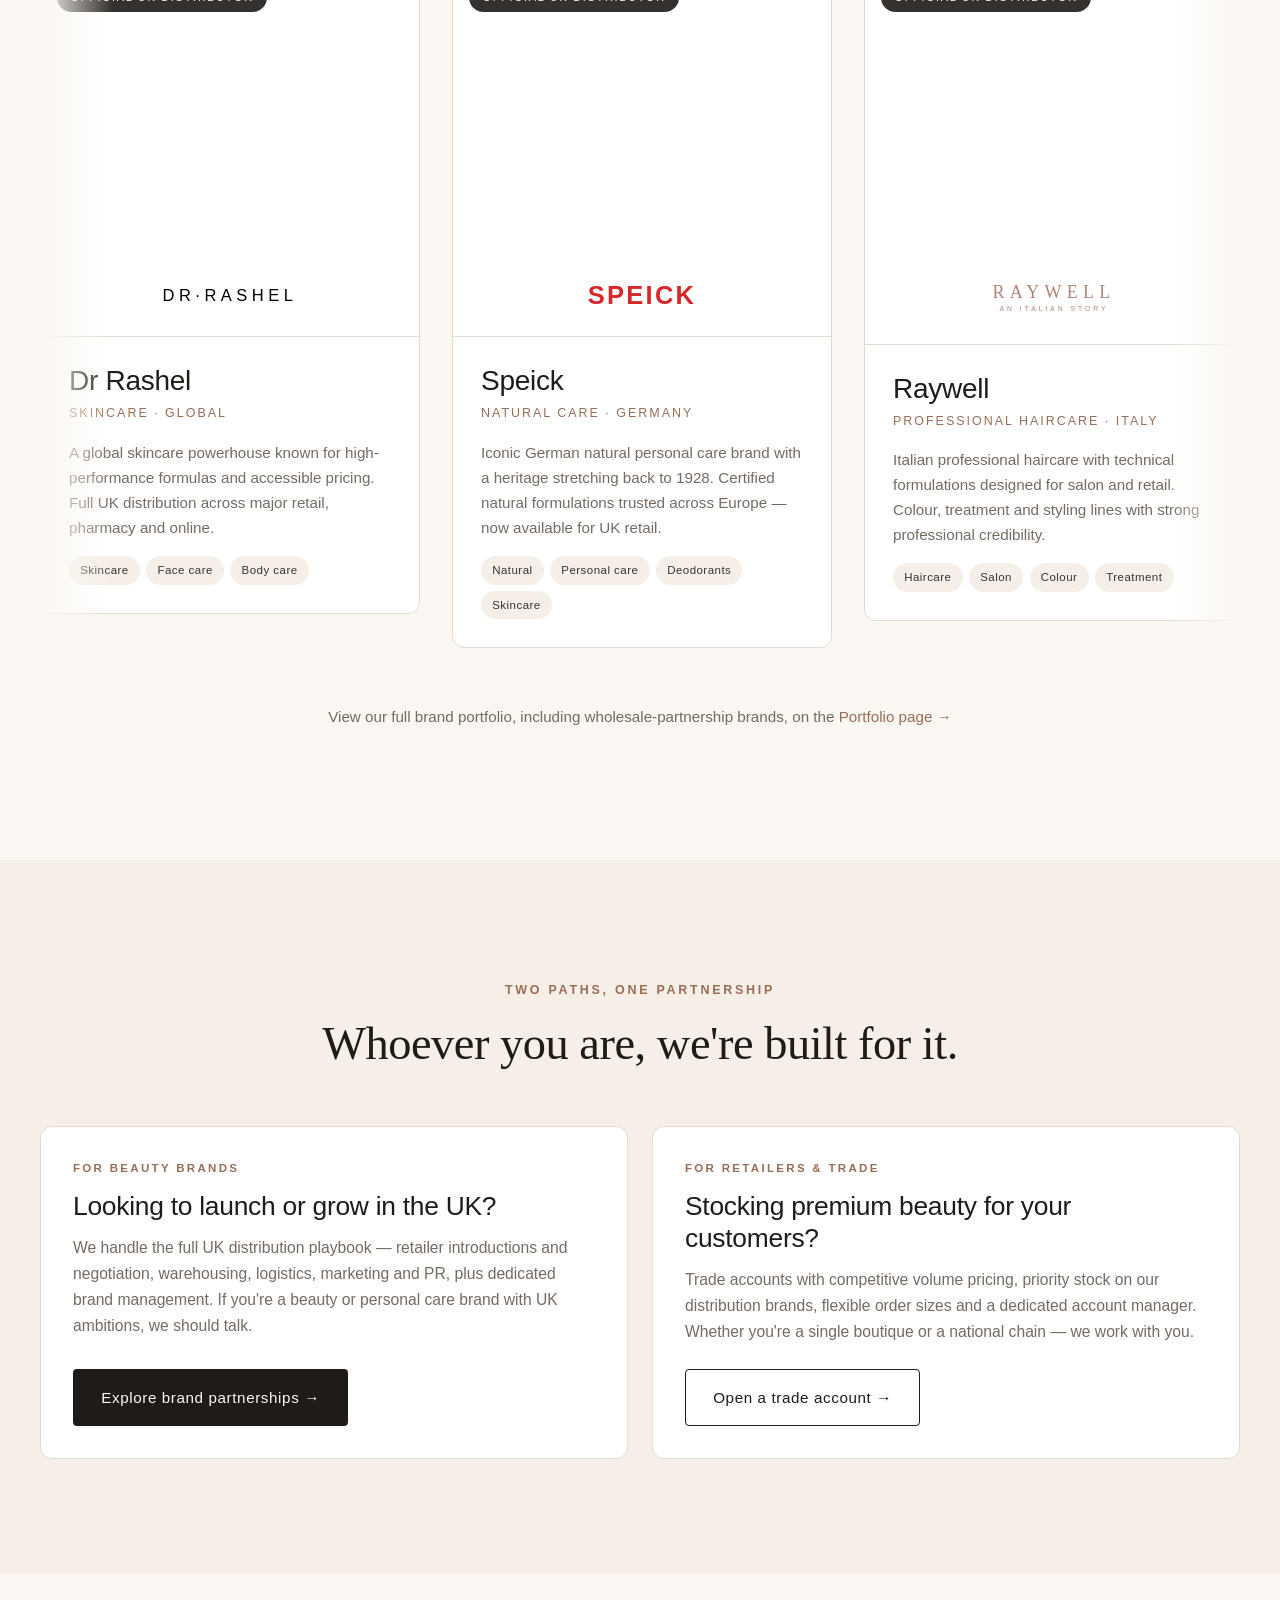
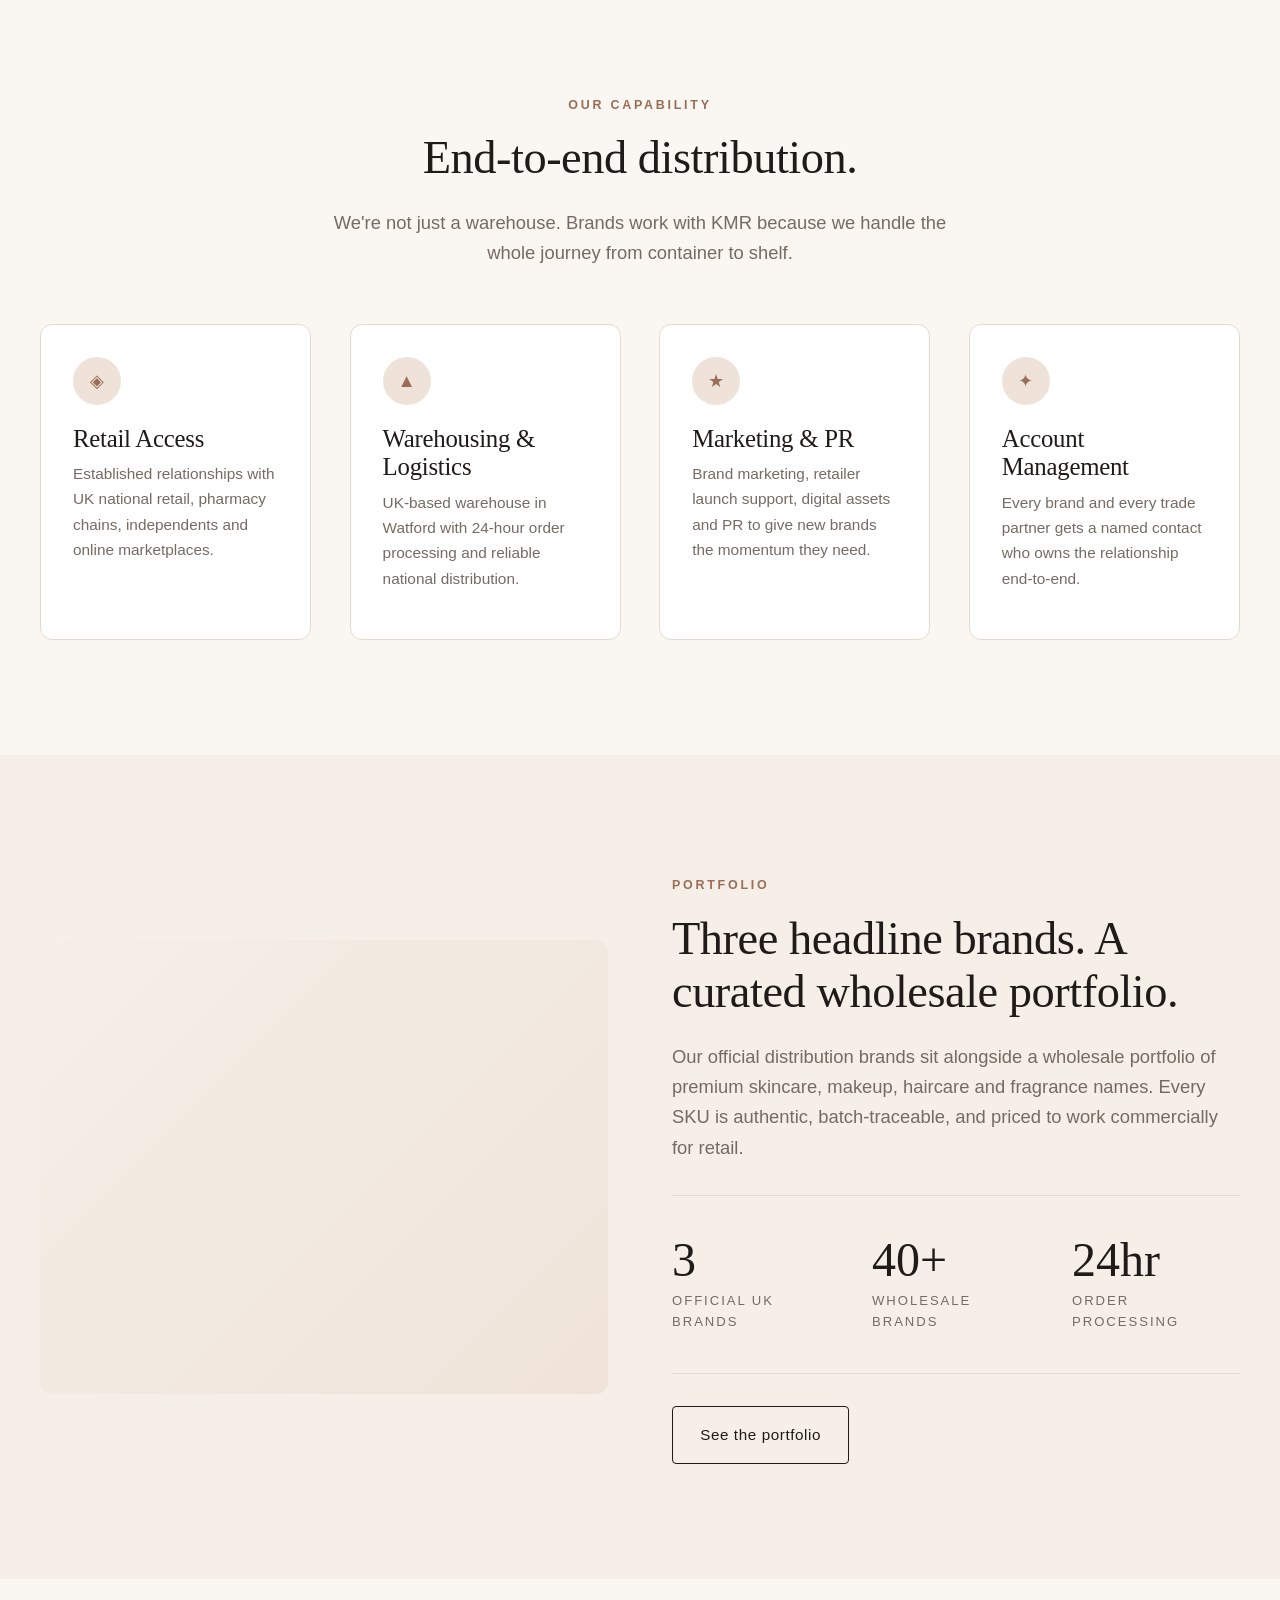
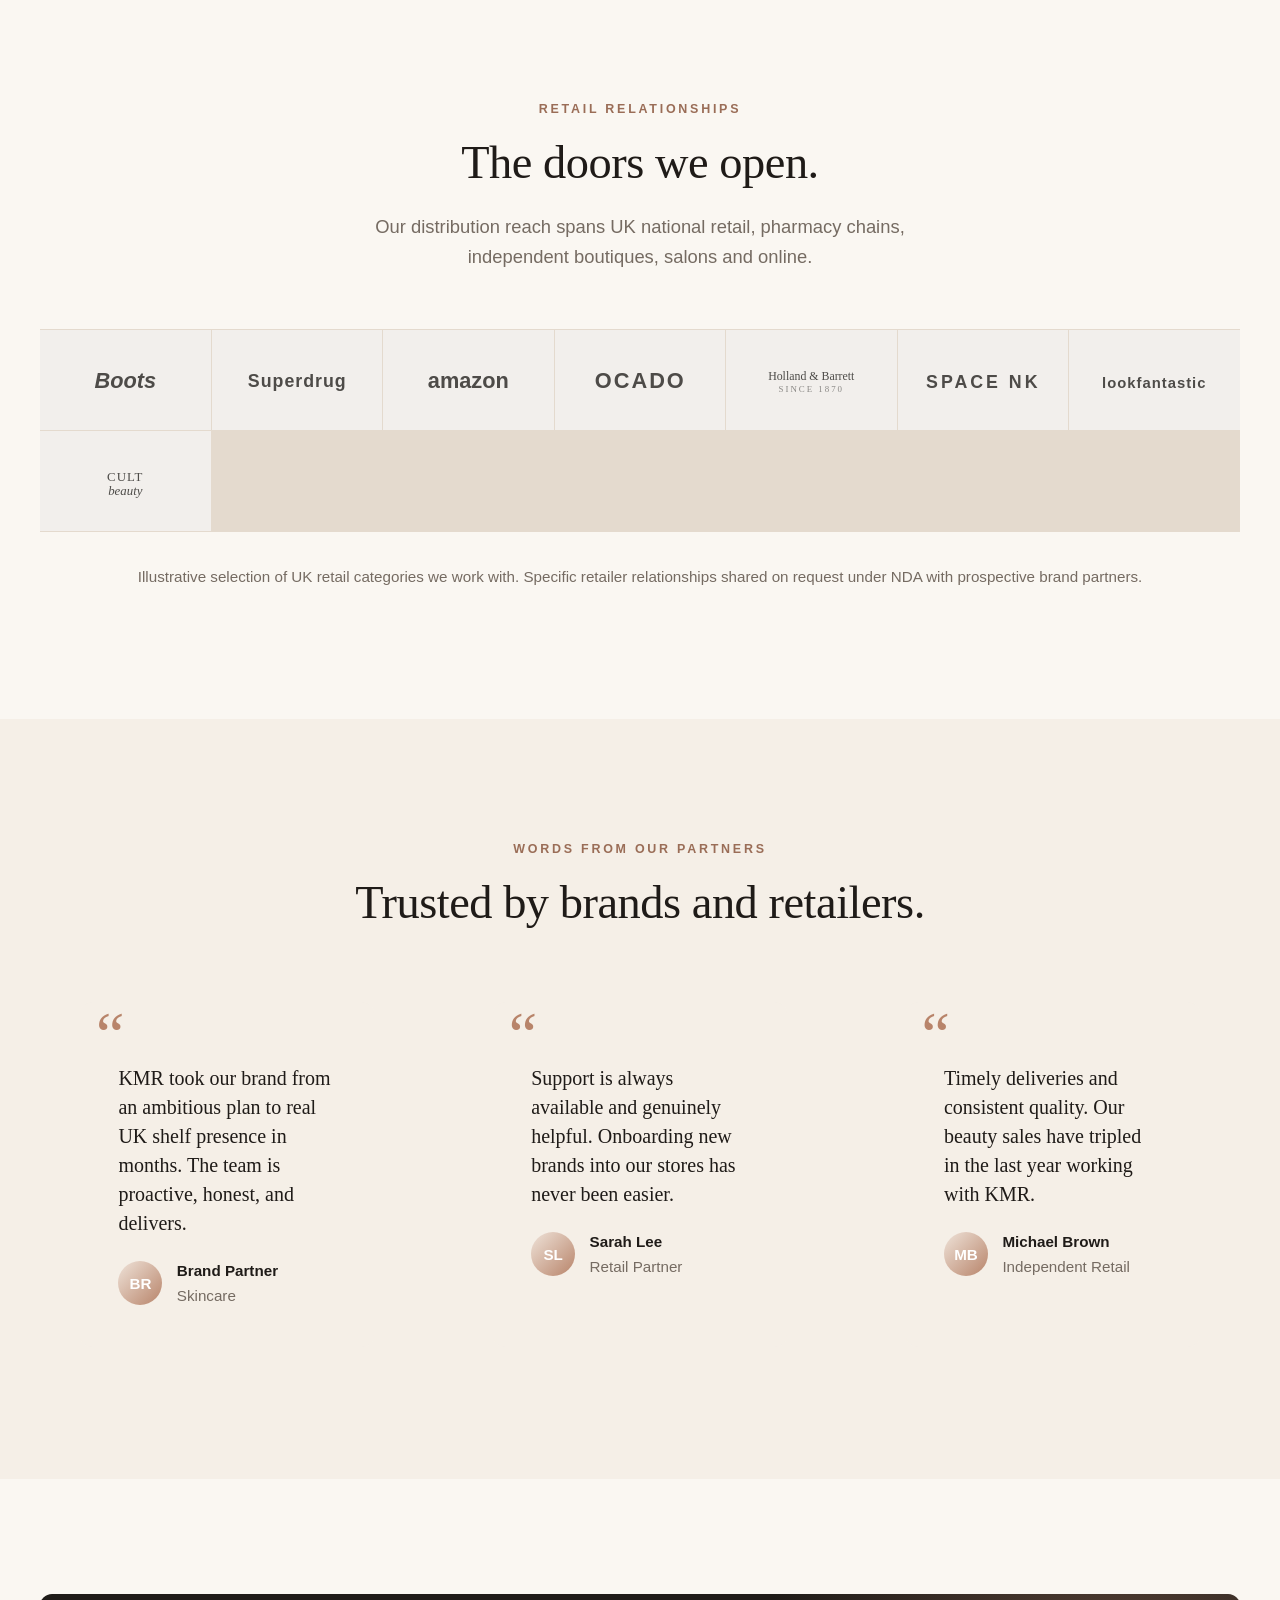
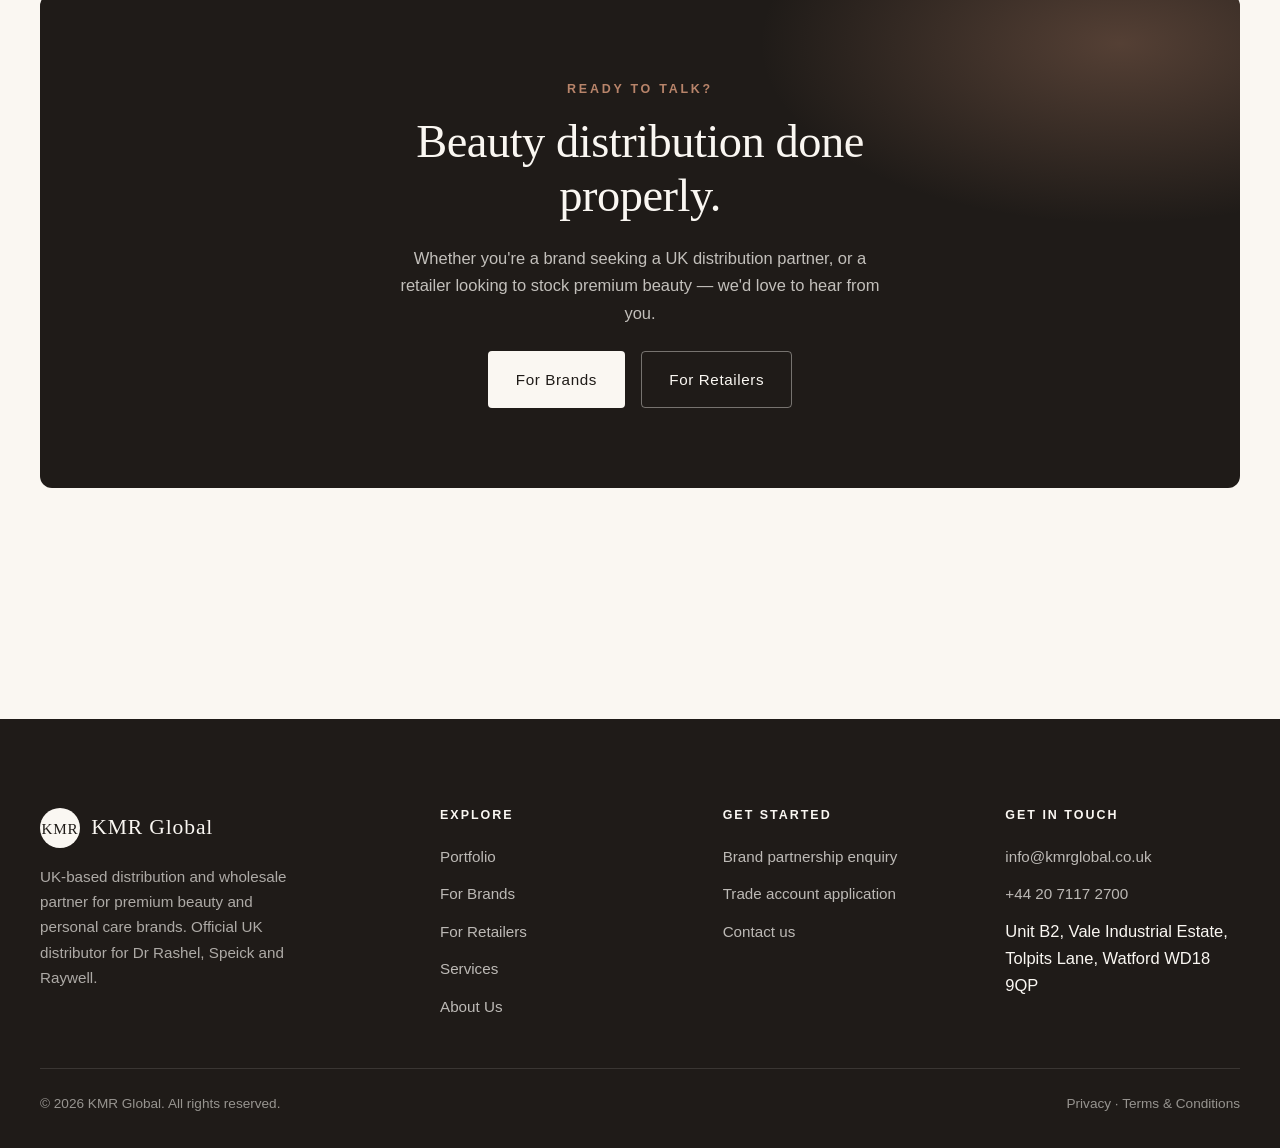
==== commit bea90169: "Home: remove badge, use local brand imagery" ====
--- a/index.html
+++ b/index.html
@@ -57,12 +57,7 @@
             <a href="wholesale.html" class="btn btn-outline">Retailers: open a trade account</a>
           </div>
         </div>
-        <div class="hero-photo" style="background-image: linear-gradient(180deg, rgba(250,247,242,.05), rgba(31,27,24,.15)), url('https://images.unsplash.com/photo-1596462502278-27bfdc403348?auto=format&fit=crop&w=1200&q=80'), linear-gradient(140deg, var(--blush), var(--cream));">
-          <div class="hero-badge">
-            <strong>3</strong>
-            <span>official UK<br/>distribution brands</span>
-          </div>
-        </div>
+        <div class="hero-photo" style="background-image: linear-gradient(180deg, rgba(250,247,242,.05), rgba(31,27,24,.10)), url('assets/brands/hero-uk-distribution.jpg'), linear-gradient(140deg, var(--blush), var(--cream));"></div>
       </div>
     </section>
 
@@ -92,7 +87,7 @@
             <!-- Set 1 -->
             <div class="brand-banner-slide">
               <article class="dist-card">
-                <div class="dist-img" style="background-image: linear-gradient(180deg, rgba(250,247,242,0), rgba(31,27,24,.15)), url('https://images.unsplash.com/photo-1556228720-195a672e8a03?auto=format&fit=crop&w=900&q=80'), var(--blush);">
+                <div class="dist-img" style="background-image: linear-gradient(180deg, rgba(250,247,242,0), rgba(31,27,24,.15)), url('assets/brands/dr-rashel.jpg'), var(--blush);">
                   <span class="dist-tag">Official UK Distributor</span>
                 </div>
                 <div class="brand-logo-band">
@@ -110,7 +105,7 @@
             </div>
             <div class="brand-banner-slide">
               <article class="dist-card">
-                <div class="dist-img" style="background-image: linear-gradient(180deg, rgba(250,247,242,0), rgba(31,27,24,.15)), url('https://images.unsplash.com/photo-1608248543803-ba4f8c70ae0b?auto=format&fit=crop&w=900&q=80'), var(--cream);">
+                <div class="dist-img" style="background-image: linear-gradient(180deg, rgba(250,247,242,0), rgba(31,27,24,.15)), url('assets/brands/speick.jpg'), var(--cream);">
                   <span class="dist-tag">Official UK Distributor</span>
                 </div>
                 <div class="brand-logo-band">
@@ -128,7 +123,7 @@
             </div>
             <div class="brand-banner-slide">
               <article class="dist-card">
-                <div class="dist-img" style="background-image: linear-gradient(180deg, rgba(250,247,242,0), rgba(31,27,24,.15)), url('https://images.unsplash.com/photo-1522337360788-8b13dee7a37e?auto=format&fit=crop&w=900&q=80'), var(--blush);">
+                <div class="dist-img" style="background-image: linear-gradient(180deg, rgba(250,247,242,0), rgba(31,27,24,.15)), url('assets/brands/raywell.jpg'), var(--blush);">
                   <span class="dist-tag">Official UK Distributor</span>
                 </div>
                 <div class="brand-logo-band">
@@ -148,7 +143,7 @@
             <!-- Set 2 (duplicate for seamless loop) -->
             <div class="brand-banner-slide" aria-hidden="true">
               <article class="dist-card">
-                <div class="dist-img" style="background-image: linear-gradient(180deg, rgba(250,247,242,0), rgba(31,27,24,.15)), url('https://images.unsplash.com/photo-1556228720-195a672e8a03?auto=format&fit=crop&w=900&q=80'), var(--blush);">
+                <div class="dist-img" style="background-image: linear-gradient(180deg, rgba(250,247,242,0), rgba(31,27,24,.15)), url('assets/brands/dr-rashel.jpg'), var(--blush);">
                   <span class="dist-tag">Official UK Distributor</span>
                 </div>
                 <div class="brand-logo-band">
@@ -164,7 +159,7 @@
             </div>
             <div class="brand-banner-slide" aria-hidden="true">
               <article class="dist-card">
-                <div class="dist-img" style="background-image: linear-gradient(180deg, rgba(250,247,242,0), rgba(31,27,24,.15)), url('https://images.unsplash.com/photo-1608248543803-ba4f8c70ae0b?auto=format&fit=crop&w=900&q=80'), var(--cream);">
+                <div class="dist-img" style="background-image: linear-gradient(180deg, rgba(250,247,242,0), rgba(31,27,24,.15)), url('assets/brands/speick.jpg'), var(--cream);">
                   <span class="dist-tag">Official UK Distributor</span>
                 </div>
                 <div class="brand-logo-band">
@@ -180,7 +175,7 @@
             </div>
             <div class="brand-banner-slide" aria-hidden="true">
               <article class="dist-card">
-                <div class="dist-img" style="background-image: linear-gradient(180deg, rgba(250,247,242,0), rgba(31,27,24,.15)), url('https://images.unsplash.com/photo-1522337360788-8b13dee7a37e?auto=format&fit=crop&w=900&q=80'), var(--blush);">
+                <div class="dist-img" style="background-image: linear-gradient(180deg, rgba(250,247,242,0), rgba(31,27,24,.15)), url('assets/brands/raywell.jpg'), var(--blush);">
                   <span class="dist-tag">Official UK Distributor</span>
                 </div>
                 <div class="brand-logo-band">
--- a/assets/styles.css
+++ b/assets/styles.css
@@ -0,0 +1,638 @@
+/* ===================================================================
+   KMR Global — Premium Beauty Wholesale
+   Clean, editorial, luxury B2B design system
+   =================================================================== */
+
+:root {
+  /* Palette */
+  --ivory: #FAF7F2;
+  --cream: #F5EFE7;
+  --blush: #EFE3D9;
+  --charcoal: #1F1B18;
+  --graphite: #3A342F;
+  --stone: #756B62;
+  --rose-gold: #B8846A;
+  --rose-gold-deep: #9A6D57;
+  --line: #E4DACE;
+  --white: #FFFFFF;
+
+  /* Type */
+  --font-serif: "Playfair Display", "Cormorant Garamond", Georgia, "Times New Roman", serif;
+  --font-sans: "Inter", -apple-system, BlinkMacSystemFont, "Segoe UI", Roboto, "Helvetica Neue", Arial, sans-serif;
+
+  /* Rhythm */
+  --container: 1240px;
+  --gutter: clamp(1.25rem, 4vw, 2.5rem);
+  --section-y: clamp(4rem, 9vw, 7.5rem);
+  --radius: 4px;
+  --radius-lg: 12px;
+
+  /* Motion */
+  --ease: cubic-bezier(.2,.7,.2,1);
+}
+
+/* ---------- Reset ---------- */
+*, *::before, *::after { box-sizing: border-box; }
+html { -webkit-text-size-adjust: 100%; scroll-behavior: smooth; }
+body {
+  margin: 0;
+  font-family: var(--font-sans);
+  font-size: 16.5px;
+  line-height: 1.65;
+  color: var(--graphite);
+  background: var(--ivory);
+  -webkit-font-smoothing: antialiased;
+  text-rendering: optimizeLegibility;
+}
+img, svg, video { display: block; max-width: 100%; height: auto; }
+button { font: inherit; cursor: pointer; border: 0; background: none; color: inherit; }
+a { color: var(--charcoal); text-decoration: none; transition: color .2s var(--ease); }
+a:hover { color: var(--rose-gold-deep); }
+ul { margin: 0; padding: 0; list-style: none; }
+
+/* ---------- Type ---------- */
+h1, h2, h3, h4 { font-family: var(--font-serif); font-weight: 500; color: var(--charcoal); line-height: 1.15; margin: 0 0 .5em; letter-spacing: -.01em; }
+h1 { font-size: clamp(2.4rem, 5.5vw, 4.25rem); }
+h2 { font-size: clamp(1.9rem, 4vw, 2.9rem); }
+h3 { font-size: clamp(1.25rem, 2vw, 1.55rem); font-weight: 600; }
+h4 { font-size: 1.05rem; font-weight: 600; font-family: var(--font-sans); letter-spacing: .02em; }
+p { margin: 0 0 1em; }
+.eyebrow {
+  display: inline-block;
+  font-family: var(--font-sans);
+  font-size: .78rem;
+  font-weight: 600;
+  letter-spacing: .22em;
+  text-transform: uppercase;
+  color: var(--rose-gold-deep);
+  margin-bottom: 1rem;
+}
+.lead { font-size: 1.15rem; color: var(--stone); max-width: 62ch; }
+
+/* ---------- Layout ---------- */
+.container { width: min(100% - 2 * var(--gutter), var(--container)); margin-inline: auto; }
+section { padding: var(--section-y) 0; }
+.grid { display: grid; gap: clamp(1.25rem, 3vw, 2.5rem); }
+.grid-2 { grid-template-columns: repeat(auto-fit, minmax(280px, 1fr)); }
+.grid-3 { grid-template-columns: repeat(auto-fit, minmax(260px, 1fr)); }
+.grid-4 { grid-template-columns: repeat(auto-fit, minmax(220px, 1fr)); }
+.split { display: grid; grid-template-columns: 1fr 1fr; gap: clamp(2rem, 5vw, 4.5rem); align-items: center; }
+@media (max-width: 820px) { .split { grid-template-columns: 1fr; } }
+.center { text-align: center; }
+.center .lead { margin-inline: auto; }
+
+/* ---------- Buttons ---------- */
+.btn {
+  display: inline-flex;
+  align-items: center;
+  gap: .55rem;
+  padding: .95rem 1.7rem;
+  font-family: var(--font-sans);
+  font-weight: 500;
+  font-size: .95rem;
+  letter-spacing: .04em;
+  border-radius: var(--radius);
+  transition: all .25s var(--ease);
+  border: 1px solid transparent;
+  white-space: nowrap;
+}
+.btn-primary { background: var(--charcoal); color: var(--ivory); }
+.btn-primary:hover { background: var(--rose-gold-deep); color: var(--ivory); transform: translateY(-1px); }
+.btn-outline { border-color: var(--charcoal); color: var(--charcoal); }
+.btn-outline:hover { background: var(--charcoal); color: var(--ivory); }
+.btn-ghost { color: var(--charcoal); padding-inline: .25rem; }
+.btn-ghost::after { content: "→"; transition: transform .25s var(--ease); }
+.btn-ghost:hover::after { transform: translateX(4px); }
+
+/* ---------- Header ---------- */
+.site-header {
+  position: sticky; top: 0; z-index: 50;
+  background: rgba(250, 247, 242, .88);
+  backdrop-filter: saturate(1.4) blur(12px);
+  -webkit-backdrop-filter: saturate(1.4) blur(12px);
+  border-bottom: 1px solid var(--line);
+}
+.nav {
+  display: flex; align-items: center; justify-content: space-between;
+  padding: 1.1rem 0;
+}
+.brand { display: flex; align-items: center; gap: .7rem; font-family: var(--font-serif); font-size: 1.35rem; letter-spacing: .04em; color: var(--charcoal); }
+.brand-mark {
+  width: 40px; height: 40px; border-radius: 50%;
+  background: var(--charcoal);
+  color: var(--ivory);
+  display: grid; place-items: center;
+  font-family: var(--font-serif); font-size: .95rem; letter-spacing: .05em;
+}
+.nav-links { display: flex; align-items: center; gap: 2rem; }
+.nav-links a { font-size: .93rem; letter-spacing: .02em; color: var(--graphite); position: relative; }
+.nav-links a::after {
+  content: ""; position: absolute; left: 0; right: 0; bottom: -6px;
+  height: 1px; background: var(--rose-gold); transform: scaleX(0); transform-origin: left;
+  transition: transform .3s var(--ease);
+}
+.nav-links a:hover::after, .nav-links a.active::after { transform: scaleX(1); }
+.nav-cta { display: flex; align-items: center; gap: 1rem; }
+.nav-toggle { display: none; }
+.mobile-menu { display: none; }
+@media (max-width: 900px) {
+  .nav-links, .nav-cta .btn:not(.btn-primary) { display: none; }
+  .nav-toggle {
+    display: grid; place-items: center;
+    width: 42px; height: 42px; border-radius: 50%;
+    border: 1px solid var(--line);
+  }
+  .nav-toggle span, .nav-toggle span::before, .nav-toggle span::after {
+    content: ""; display: block; width: 18px; height: 1.5px; background: var(--charcoal); position: relative; transition: transform .25s var(--ease);
+  }
+  .nav-toggle span::before { position: absolute; top: -6px; }
+  .nav-toggle span::after { position: absolute; top: 6px; }
+  .mobile-menu {
+    position: fixed; inset: 0; top: 72px;
+    background: var(--ivory); padding: 2.5rem var(--gutter);
+    transform: translateY(-100%); transition: transform .35s var(--ease);
+    display: flex; flex-direction: column; gap: 1.25rem;
+    border-top: 1px solid var(--line);
+  }
+  .mobile-menu.open { transform: translateY(0); }
+  .mobile-menu a { font-family: var(--font-serif); font-size: 1.5rem; }
+  .mobile-menu .btn { align-self: flex-start; margin-top: 1rem; }
+}
+
+/* ---------- Hero ---------- */
+.hero {
+  position: relative;
+  padding: clamp(5rem, 10vw, 8rem) 0 var(--section-y);
+  overflow: hidden;
+  background:
+    radial-gradient(1200px 500px at 90% -10%, rgba(184,132,106,.16), transparent 60%),
+    radial-gradient(900px 500px at 0% 100%, rgba(184,132,106,.10), transparent 60%),
+    var(--ivory);
+}
+.hero-inner {
+  display: grid;
+  grid-template-columns: 1.15fr .95fr;
+  gap: clamp(2rem, 6vw, 5rem);
+  align-items: center;
+}
+@media (max-width: 900px) { .hero-inner { grid-template-columns: 1fr; } }
+.hero h1 { margin-bottom: 1.25rem; }
+.hero p.lead { font-size: 1.2rem; margin-bottom: 2rem; }
+.hero-actions { display: flex; gap: 1rem; flex-wrap: wrap; }
+.hero-visual {
+  position: relative;
+  aspect-ratio: 4/5;
+  border-radius: var(--radius-lg);
+  background:
+    linear-gradient(140deg, var(--blush) 0%, var(--cream) 45%, var(--ivory) 100%);
+  overflow: hidden;
+  box-shadow: 0 30px 80px -30px rgba(31,27,24,.25);
+}
+.hero-visual::before, .hero-visual::after {
+  content: ""; position: absolute; border-radius: 50%;
+}
+.hero-visual::before {
+  width: 60%; aspect-ratio: 1; top: 12%; left: 20%;
+  background: radial-gradient(circle at 30% 30%, rgba(255,255,255,.85), rgba(184,132,106,.35));
+  filter: blur(0.5px);
+}
+.hero-visual::after {
+  width: 35%; aspect-ratio: 1; bottom: 10%; right: 12%;
+  background: radial-gradient(circle at 40% 40%, rgba(255,255,255,.7), rgba(31,27,24,.35));
+}
+.hero-badge {
+  position: absolute; z-index: 2;
+  bottom: 1.5rem; left: 1.5rem;
+  background: var(--white);
+  padding: 1rem 1.2rem;
+  border-radius: var(--radius);
+  font-size: .82rem; letter-spacing: .04em;
+  box-shadow: 0 15px 40px -15px rgba(31,27,24,.2);
+  display: flex; align-items: center; gap: .8rem;
+}
+.hero-badge strong { font-family: var(--font-serif); font-size: 1.5rem; color: var(--charcoal); display: block; line-height: 1; }
+.hero-badge span { color: var(--stone); }
+
+/* Marquee / trust bar */
+.trust-strip {
+  border-top: 1px solid var(--line);
+  border-bottom: 1px solid var(--line);
+  background: var(--cream);
+  padding: 1.5rem 0;
+}
+.trust-strip .container {
+  display: flex; align-items: center; gap: clamp(1.5rem, 4vw, 3.5rem);
+  flex-wrap: wrap; justify-content: center;
+  font-size: .82rem; letter-spacing: .2em; text-transform: uppercase; color: var(--stone);
+}
+
+/* ---------- Cards ---------- */
+.card {
+  background: var(--white);
+  border: 1px solid var(--line);
+  border-radius: var(--radius-lg);
+  padding: clamp(1.5rem, 2.5vw, 2.2rem);
+  transition: transform .3s var(--ease), box-shadow .3s var(--ease), border-color .3s var(--ease);
+}
+.card:hover { transform: translateY(-4px); box-shadow: 0 25px 50px -20px rgba(31,27,24,.15); border-color: var(--rose-gold); }
+.card .icon {
+  width: 48px; height: 48px; border-radius: 50%;
+  background: var(--blush); color: var(--rose-gold-deep);
+  display: grid; place-items: center; margin-bottom: 1.2rem;
+  font-family: var(--font-serif); font-size: 1.15rem;
+}
+.card h3 { margin-bottom: .5rem; font-family: var(--font-serif); font-weight: 500; }
+.card p { color: var(--stone); margin-bottom: 1rem; font-size: .96rem; }
+.card a { font-size: .9rem; color: var(--rose-gold-deep); font-weight: 500; }
+
+/* ---------- Feature blocks / editorial ---------- */
+.feature-image {
+  aspect-ratio: 5/4;
+  border-radius: var(--radius-lg);
+  background: linear-gradient(135deg, var(--cream) 0%, var(--blush) 100%);
+  position: relative;
+  overflow: hidden;
+}
+.feature-image::after {
+  content: ""; position: absolute; inset: 0;
+  background:
+    radial-gradient(600px 300px at 20% 20%, rgba(255,255,255,.6), transparent),
+    radial-gradient(400px 300px at 80% 80%, rgba(184,132,106,.35), transparent);
+}
+.section-title { max-width: 42rem; margin-inline: auto; margin-bottom: 3.5rem; }
+.section-title.left { margin-inline: 0; }
+
+/* ---------- Brand marquee ---------- */
+.brand-grid {
+  display: grid;
+  grid-template-columns: repeat(auto-fit, minmax(140px, 1fr));
+  gap: 1px;
+  background: var(--line);
+  border: 1px solid var(--line);
+  border-radius: var(--radius-lg);
+  overflow: hidden;
+}
+.brand-tile {
+  background: var(--white);
+  padding: 1.75rem 1rem;
+  min-height: 110px;
+  display: grid; place-items: center;
+  font-family: var(--font-serif); font-size: 1.05rem; letter-spacing: .05em;
+  color: var(--graphite);
+  transition: background .25s var(--ease), color .25s var(--ease);
+  text-align: center;
+}
+.brand-tile:hover { background: var(--cream); color: var(--charcoal); }
+.brand-tile span { display: block; font-family: var(--font-sans); font-size: .68rem; letter-spacing: .2em; text-transform: uppercase; color: var(--stone); margin-top: .3rem; }
+
+/* ---------- Process steps ---------- */
+.steps { counter-reset: step; }
+.step { position: relative; padding-left: 4.5rem; }
+.step::before {
+  counter-increment: step;
+  content: "0" counter(step);
+  position: absolute; left: 0; top: -.2rem;
+  font-family: var(--font-serif); font-size: 2.25rem; color: var(--rose-gold); line-height: 1;
+}
+.step h3 { margin-bottom: .5rem; font-family: var(--font-serif); font-weight: 500; }
+.step p { color: var(--stone); font-size: .96rem; }
+
+/* ---------- Stats ---------- */
+.stats {
+  display: grid;
+  grid-template-columns: repeat(auto-fit, minmax(160px, 1fr));
+  gap: 2rem;
+  padding: 2.5rem 0;
+  border-top: 1px solid var(--line);
+  border-bottom: 1px solid var(--line);
+}
+.stat-num { font-family: var(--font-serif); font-size: clamp(2.25rem, 4vw, 3rem); color: var(--charcoal); line-height: 1; margin-bottom: .35rem; }
+.stat-lbl { font-size: .82rem; letter-spacing: .15em; text-transform: uppercase; color: var(--stone); }
+
+/* ---------- Testimonial ---------- */
+.quote {
+  background: var(--cream);
+  border-radius: var(--radius-lg);
+  padding: clamp(1.75rem, 3vw, 2.5rem);
+  position: relative;
+}
+.quote::before {
+  content: "\201C"; font-family: var(--font-serif); font-size: 4rem;
+  color: var(--rose-gold); position: absolute; top: .1rem; left: 1rem; line-height: 1;
+}
+.quote p { font-family: var(--font-serif); font-size: 1.25rem; line-height: 1.45; color: var(--charcoal); margin: 1.5rem 0 1.25rem; }
+.quote footer { display: flex; align-items: center; gap: .9rem; font-size: .95rem; color: var(--stone); }
+.quote footer strong { display: block; color: var(--charcoal); font-weight: 600; font-family: var(--font-sans); }
+.avatar {
+  width: 44px; height: 44px; border-radius: 50%;
+  background: linear-gradient(135deg, var(--blush), var(--rose-gold));
+  color: var(--white); display: grid; place-items: center; font-weight: 600; font-size: .95rem;
+}
+
+/* ---------- CTA band ---------- */
+.cta-band {
+  background: var(--charcoal);
+  color: var(--ivory);
+  padding: clamp(3rem, 7vw, 5rem) 0;
+  border-radius: var(--radius-lg);
+  overflow: hidden;
+  position: relative;
+}
+.cta-band::before {
+  content: ""; position: absolute; inset: 0;
+  background: radial-gradient(600px 300px at 90% 10%, rgba(184,132,106,.35), transparent 60%);
+  pointer-events: none;
+}
+.cta-band h2 { color: var(--ivory); }
+.cta-band p { color: rgba(250,247,242,.75); max-width: 55ch; margin-inline: auto; }
+.cta-band .btn-primary { background: var(--ivory); color: var(--charcoal); }
+.cta-band .btn-primary:hover { background: var(--rose-gold); color: var(--ivory); }
+.cta-band .btn-outline { border-color: rgba(250,247,242,.4); color: var(--ivory); }
+.cta-band .btn-outline:hover { background: var(--ivory); color: var(--charcoal); border-color: var(--ivory); }
+
+/* ---------- FAQ ---------- */
+.faq-list { display: grid; gap: .75rem; }
+details.faq {
+  background: var(--white);
+  border: 1px solid var(--line);
+  border-radius: var(--radius);
+  padding: 1.2rem 1.5rem;
+  transition: border-color .2s var(--ease);
+}
+details.faq[open] { border-color: var(--rose-gold); }
+details.faq summary {
+  list-style: none; cursor: pointer;
+  display: flex; align-items: center; justify-content: space-between; gap: 1rem;
+  font-family: var(--font-serif); font-size: 1.1rem; color: var(--charcoal);
+}
+details.faq summary::-webkit-details-marker { display: none; }
+details.faq summary::after {
+  content: "+"; font-family: var(--font-serif); font-size: 1.6rem; color: var(--rose-gold-deep); transition: transform .2s var(--ease); line-height: 1;
+}
+details.faq[open] summary::after { transform: rotate(45deg); }
+details.faq p { margin: 1rem 0 0; color: var(--stone); }
+
+/* ---------- Form ---------- */
+.form-card {
+  background: var(--white);
+  border: 1px solid var(--line);
+  border-radius: var(--radius-lg);
+  padding: clamp(1.75rem, 3vw, 2.75rem);
+  box-shadow: 0 20px 60px -30px rgba(31,27,24,.15);
+}
+.form-grid { display: grid; grid-template-columns: 1fr 1fr; gap: 1.25rem; }
+@media (max-width: 640px) { .form-grid { grid-template-columns: 1fr; } }
+.form-field { display: flex; flex-direction: column; }
+.form-field.full { grid-column: 1 / -1; }
+.form-field label {
+  font-size: .82rem; letter-spacing: .08em; text-transform: uppercase;
+  color: var(--graphite); margin-bottom: .5rem; font-weight: 500;
+}
+.form-field label .req { color: var(--rose-gold-deep); }
+.form-field input, .form-field select, .form-field textarea {
+  font: inherit; padding: .85rem 1rem;
+  border: 1px solid var(--line); border-radius: var(--radius);
+  background: var(--ivory);
+  color: var(--charcoal);
+  transition: border-color .2s var(--ease), background .2s var(--ease);
+}
+.form-field textarea { resize: vertical; min-height: 130px; }
+.form-field input:focus, .form-field select:focus, .form-field textarea:focus {
+  outline: none; border-color: var(--rose-gold); background: var(--white);
+}
+.form-note { font-size: .82rem; color: var(--stone); margin-top: 1rem; }
+.form-success {
+  display: none; padding: 1rem 1.2rem;
+  background: var(--cream); border-left: 3px solid var(--rose-gold);
+  border-radius: var(--radius); margin-top: 1rem; font-size: .95rem;
+}
+.form-success.visible { display: block; }
+
+/* ---------- Contact ---------- */
+.contact-grid { display: grid; grid-template-columns: 1fr 1fr; gap: clamp(2rem, 4vw, 3.5rem); align-items: start; }
+@media (max-width: 820px) { .contact-grid { grid-template-columns: 1fr; } }
+.contact-item { padding: 1.5rem 0; border-bottom: 1px solid var(--line); display: grid; grid-template-columns: 48px 1fr; gap: 1.25rem; align-items: start; }
+.contact-item:first-child { padding-top: 0; }
+.contact-icon {
+  width: 42px; height: 42px; border-radius: 50%;
+  background: var(--cream); color: var(--rose-gold-deep);
+  display: grid; place-items: center; font-family: var(--font-serif);
+}
+.contact-item h4 { font-family: var(--font-sans); font-size: .78rem; letter-spacing: .16em; text-transform: uppercase; color: var(--stone); margin-bottom: .3rem; }
+.contact-item p { margin: 0; color: var(--charcoal); font-size: 1.05rem; }
+.contact-item a { color: var(--charcoal); }
+.contact-item a:hover { color: var(--rose-gold-deep); }
+
+/* ---------- Team ---------- */
+.team-grid { display: grid; grid-template-columns: repeat(auto-fit, minmax(220px, 1fr)); gap: 2rem; }
+.team-card { text-align: center; }
+.team-avatar {
+  width: 100%; aspect-ratio: 1; border-radius: var(--radius-lg);
+  background: linear-gradient(135deg, var(--blush) 0%, var(--cream) 100%);
+  margin-bottom: 1.25rem; display: grid; place-items: center;
+  font-family: var(--font-serif); font-size: 3.5rem; color: var(--rose-gold-deep);
+  position: relative; overflow: hidden;
+}
+.team-avatar::after {
+  content: ""; position: absolute; inset: 0;
+  background: radial-gradient(circle at 30% 30%, rgba(255,255,255,.5), transparent 60%);
+}
+.team-card h3 { margin-bottom: .2rem; font-family: var(--font-serif); font-weight: 500; }
+.team-role { font-size: .78rem; letter-spacing: .18em; text-transform: uppercase; color: var(--rose-gold-deep); margin-bottom: .75rem; }
+.team-card p { color: var(--stone); font-size: .93rem; }
+
+/* ---------- Footer ---------- */
+.site-footer {
+  background: var(--charcoal); color: var(--ivory);
+  padding: clamp(4rem, 7vw, 6rem) 0 2rem;
+  margin-top: var(--section-y);
+}
+.footer-top {
+  display: grid;
+  grid-template-columns: 1.5fr repeat(3, 1fr);
+  gap: 3rem;
+  padding-bottom: 3rem;
+  border-bottom: 1px solid rgba(250,247,242,.12);
+}
+@media (max-width: 820px) { .footer-top { grid-template-columns: 1fr 1fr; gap: 2rem; } }
+@media (max-width: 520px) { .footer-top { grid-template-columns: 1fr; } }
+.footer-brand .brand { color: var(--ivory); }
+.footer-brand .brand-mark { background: var(--ivory); color: var(--charcoal); }
+.footer-brand p { color: rgba(250,247,242,.65); margin-top: 1rem; max-width: 32ch; font-size: .95rem; }
+.footer-col h4 { color: var(--ivory); font-family: var(--font-sans); font-size: .78rem; letter-spacing: .16em; text-transform: uppercase; margin-bottom: 1.25rem; }
+.footer-col ul { display: grid; gap: .65rem; }
+.footer-col a { color: rgba(250,247,242,.72); font-size: .95rem; }
+.footer-col a:hover { color: var(--rose-gold); }
+.footer-bottom { padding-top: 1.5rem; display: flex; flex-wrap: wrap; gap: 1rem; justify-content: space-between; font-size: .85rem; color: rgba(250,247,242,.55); }
+.footer-bottom a { color: rgba(250,247,242,.55); }
+.footer-bottom a:hover { color: var(--rose-gold); }
+
+/* ---------- Page hero (interior) ---------- */
+.page-hero {
+  padding: clamp(4rem, 7vw, 6rem) 0 clamp(3rem, 5vw, 4rem);
+  border-bottom: 1px solid var(--line);
+  background:
+    radial-gradient(800px 400px at 100% 0%, rgba(184,132,106,.12), transparent 60%),
+    var(--ivory);
+}
+.page-hero h1 { margin-bottom: 1rem; }
+.page-hero .lead { font-size: 1.2rem; }
+.crumbs { font-size: .82rem; letter-spacing: .1em; text-transform: uppercase; color: var(--stone); margin-bottom: 1rem; }
+.crumbs a { color: var(--stone); }
+
+/* ---------- Image treatments ---------- */
+.img-cover {
+  background-size: cover;
+  background-position: center;
+  background-repeat: no-repeat;
+  border-radius: var(--radius-lg);
+  overflow: hidden;
+}
+.hero-photo {
+  aspect-ratio: 4/5;
+  border-radius: var(--radius-lg);
+  background-size: cover;
+  background-position: center;
+  box-shadow: 0 30px 80px -30px rgba(31,27,24,.35);
+  position: relative;
+  overflow: hidden;
+}
+.hero-photo::after {
+  content: "";
+  position: absolute; inset: 0;
+  background: linear-gradient(180deg, transparent 40%, rgba(31,27,24,.15) 100%);
+}
+.section-image { aspect-ratio: 5/4; background-size: cover; background-position: center; border-radius: var(--radius-lg); }
+.section-image-tall { aspect-ratio: 3/4; background-size: cover; background-position: center; border-radius: var(--radius-lg); }
+
+/* ---------- Distribution brand rolling banner (marquee) ---------- */
+.brand-banner {
+  position: relative;
+  overflow: hidden;
+  padding: 1rem 0;
+  /* Soft fade on left and right edges */
+  mask-image: linear-gradient(90deg, transparent 0, black 6%, black 94%, transparent 100%);
+  -webkit-mask-image: linear-gradient(90deg, transparent 0, black 6%, black 94%, transparent 100%);
+}
+.brand-banner-track {
+  display: flex;
+  gap: 2rem;
+  width: max-content;
+  animation: brand-scroll 40s linear infinite;
+}
+.brand-banner:hover .brand-banner-track { animation-play-state: paused; }
+.brand-banner-slide {
+  flex: 0 0 380px;
+  max-width: 380px;
+}
+@media (max-width: 720px) {
+  .brand-banner-slide { flex-basis: 300px; max-width: 300px; }
+}
+@keyframes brand-scroll {
+  from { transform: translateX(0); }
+  to { transform: translateX(calc(-50% - 1rem)); }
+}
+
+/* ---------- Distribution brand card (headline brands) ---------- */
+.dist-grid { display: grid; grid-template-columns: repeat(auto-fit, minmax(280px, 1fr)); gap: 2rem; }
+.dist-card {
+  background: var(--white);
+  border: 1px solid var(--line);
+  border-radius: var(--radius-lg);
+  overflow: hidden;
+  transition: transform .3s var(--ease), box-shadow .3s var(--ease);
+  display: flex; flex-direction: column;
+}
+.dist-card:hover { transform: translateY(-5px); box-shadow: 0 30px 60px -25px rgba(31,27,24,.2); }
+.dist-card .dist-img { aspect-ratio: 4/3; background-size: cover; background-position: center; position: relative; }
+.dist-card .dist-tag {
+  position: absolute; top: 1rem; left: 1rem;
+  background: rgba(31,27,24,.9); color: var(--ivory);
+  padding: .35rem .85rem;
+  font-size: .68rem; letter-spacing: .16em; text-transform: uppercase; border-radius: 999px;
+  backdrop-filter: blur(6px);
+}
+.dist-card .dist-body { padding: 1.75rem; }
+.dist-card h3 { font-family: var(--serif); font-size: 1.75rem; font-weight: 500; margin-bottom: .35rem; }
+.dist-card .dist-country { font-size: .78rem; letter-spacing: .16em; text-transform: uppercase; color: var(--rose-gold-deep); margin-bottom: 1rem; }
+.dist-card p { color: var(--stone); font-size: .95rem; margin-bottom: 1rem; }
+.dist-card .dist-cats { display: flex; flex-wrap: wrap; gap: .4rem; margin-top: 1rem; }
+.dist-card .dist-cats span { font-size: .72rem; padding: .3rem .7rem; background: var(--cream); color: var(--graphite); border-radius: 999px; letter-spacing: .04em; }
+
+/* ---------- Audience selector (dual-CTA) ---------- */
+.audience-grid { display: grid; grid-template-columns: 1fr 1fr; gap: 1.5rem; }
+@media (max-width: 720px) { .audience-grid { grid-template-columns: 1fr; } }
+.audience-card {
+  padding: 2rem;
+  border-radius: var(--radius-lg);
+  border: 1px solid var(--line);
+  background: var(--white);
+  transition: all .3s var(--ease);
+  display: flex; flex-direction: column;
+  min-height: 260px;
+}
+.audience-card:hover { border-color: var(--rose-gold); transform: translateY(-3px); box-shadow: 0 25px 50px -20px rgba(31,27,24,.15); }
+.audience-card .aud-tag { font-size: .72rem; letter-spacing: .2em; text-transform: uppercase; color: var(--rose-gold-deep); margin-bottom: .8rem; font-weight: 600; }
+.audience-card h3 { font-family: var(--serif); font-size: 1.65rem; font-weight: 500; margin-bottom: .8rem; line-height: 1.2; }
+.audience-card p { color: var(--stone); font-size: .98rem; margin-bottom: 1.5rem; flex: 1; }
+.audience-card .btn { align-self: flex-start; }
+
+/* ---------- Retailer logo strip ---------- */
+.retailer-strip {
+  display: grid;
+  grid-template-columns: repeat(auto-fit, minmax(160px, 1fr));
+  gap: 1px;
+  background: var(--line);
+  border-top: 1px solid var(--line);
+  border-bottom: 1px solid var(--line);
+}
+.retailer-strip > div {
+  background: var(--ivory);
+  padding: 1.75rem 1rem;
+  text-align: center;
+  min-height: 100px;
+  display: grid; place-items: center;
+  transition: background .25s;
+  filter: grayscale(1);
+  opacity: .75;
+}
+.retailer-strip > div:hover { background: var(--white); filter: none; opacity: 1; }
+.retailer-strip svg { max-width: 100%; height: auto; }
+
+/* ---------- Brand logo band (on distribution cards) ---------- */
+.brand-logo-band {
+  background: var(--white);
+  border-bottom: 1px solid var(--line);
+  padding: 1.5rem 1rem;
+  display: grid; place-items: center;
+  min-height: 80px;
+}
+.brand-logo-band svg { max-width: 180px; height: auto; }
+
+/* ---------- Wholesale brands grid with logos ---------- */
+.wholesale-logo-grid {
+  display: grid;
+  grid-template-columns: repeat(auto-fit, minmax(180px, 1fr));
+  gap: 1px;
+  background: var(--line);
+  border: 1px solid var(--line);
+  border-radius: var(--radius-lg);
+  overflow: hidden;
+}
+.wholesale-logo-grid > div {
+  background: var(--white);
+  padding: 2rem 1.5rem;
+  min-height: 130px;
+  display: grid; place-items: center;
+  transition: background .25s, filter .25s;
+  filter: grayscale(1);
+  opacity: .8;
+}
+.wholesale-logo-grid > div:hover { background: var(--cream); filter: none; opacity: 1; }
+.wholesale-logo-grid svg { max-width: 100%; height: auto; }
+
+/* ---------- Utility ---------- */
+.mt-0 { margin-top: 0; }
+.mb-0 { margin-bottom: 0; }
+.text-stone { color: var(--stone); }
+.divider { height: 1px; background: var(--line); border: 0; margin: 3rem 0; }
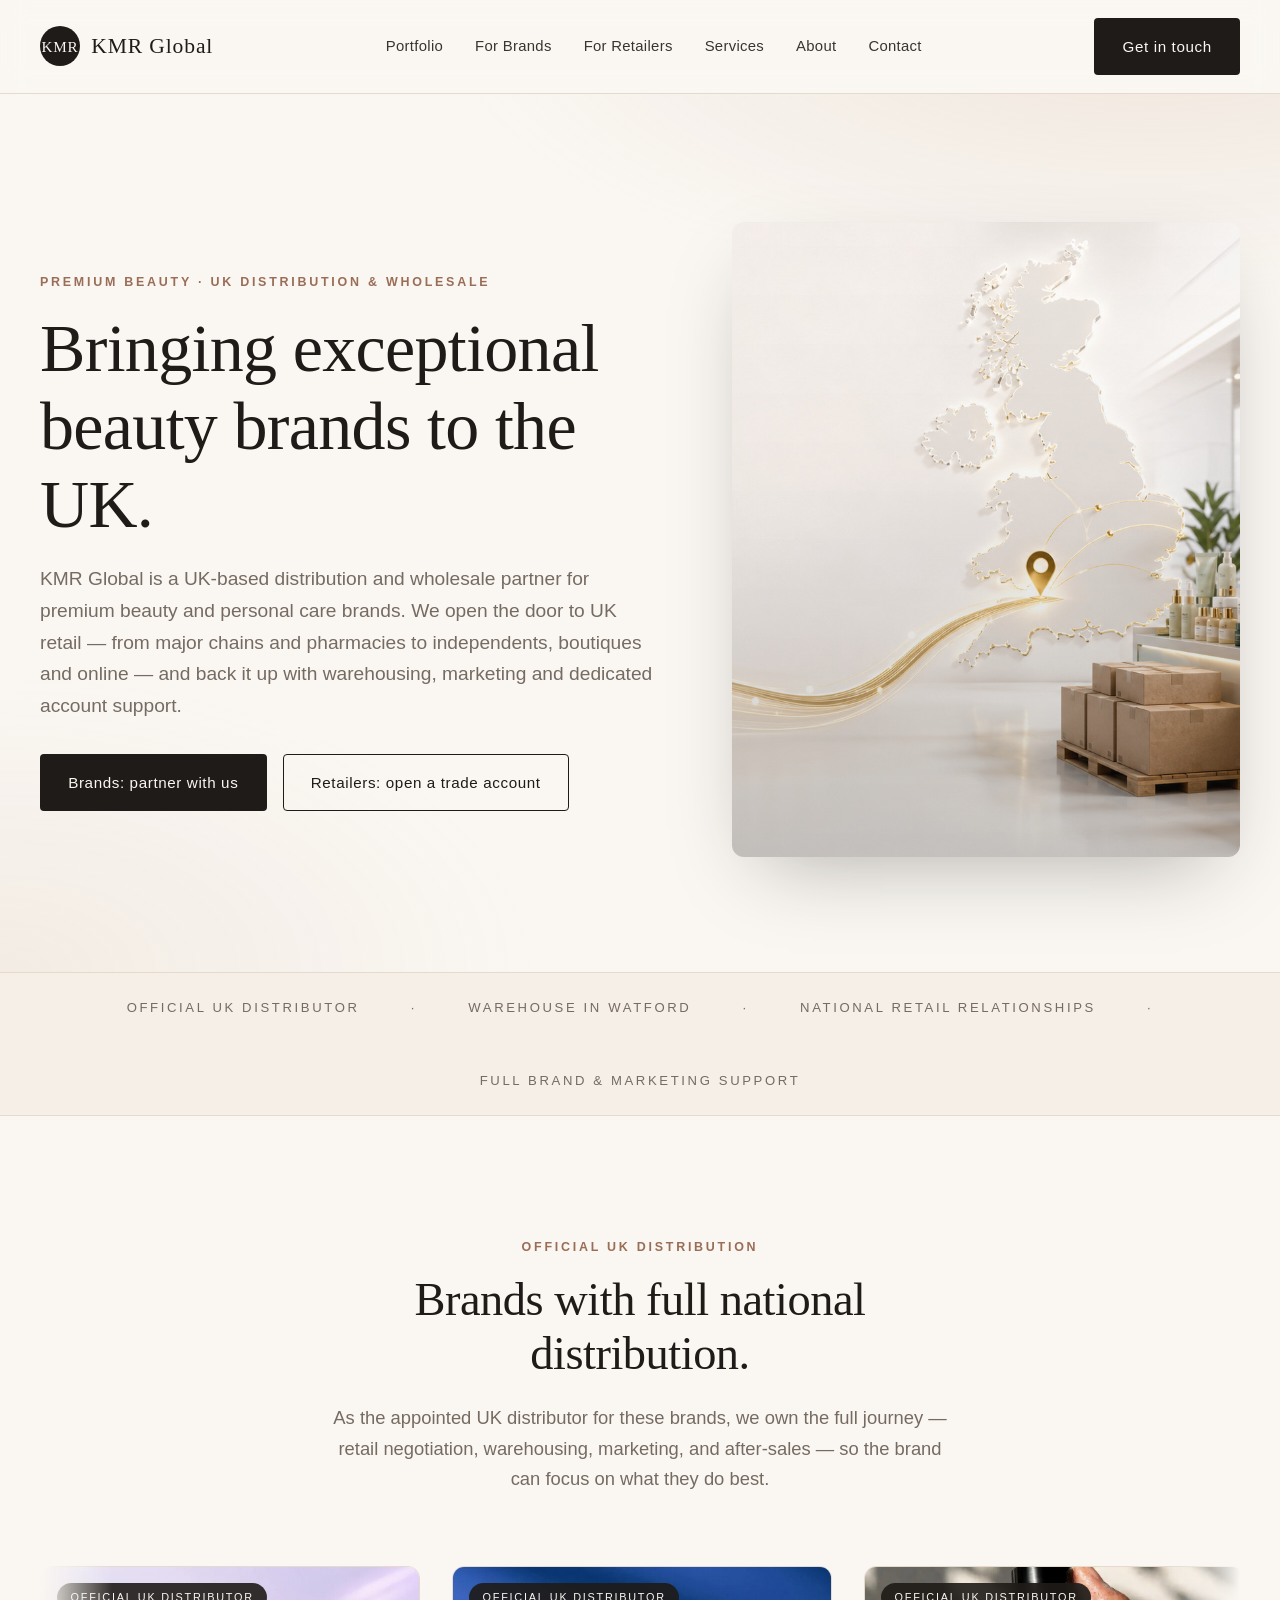
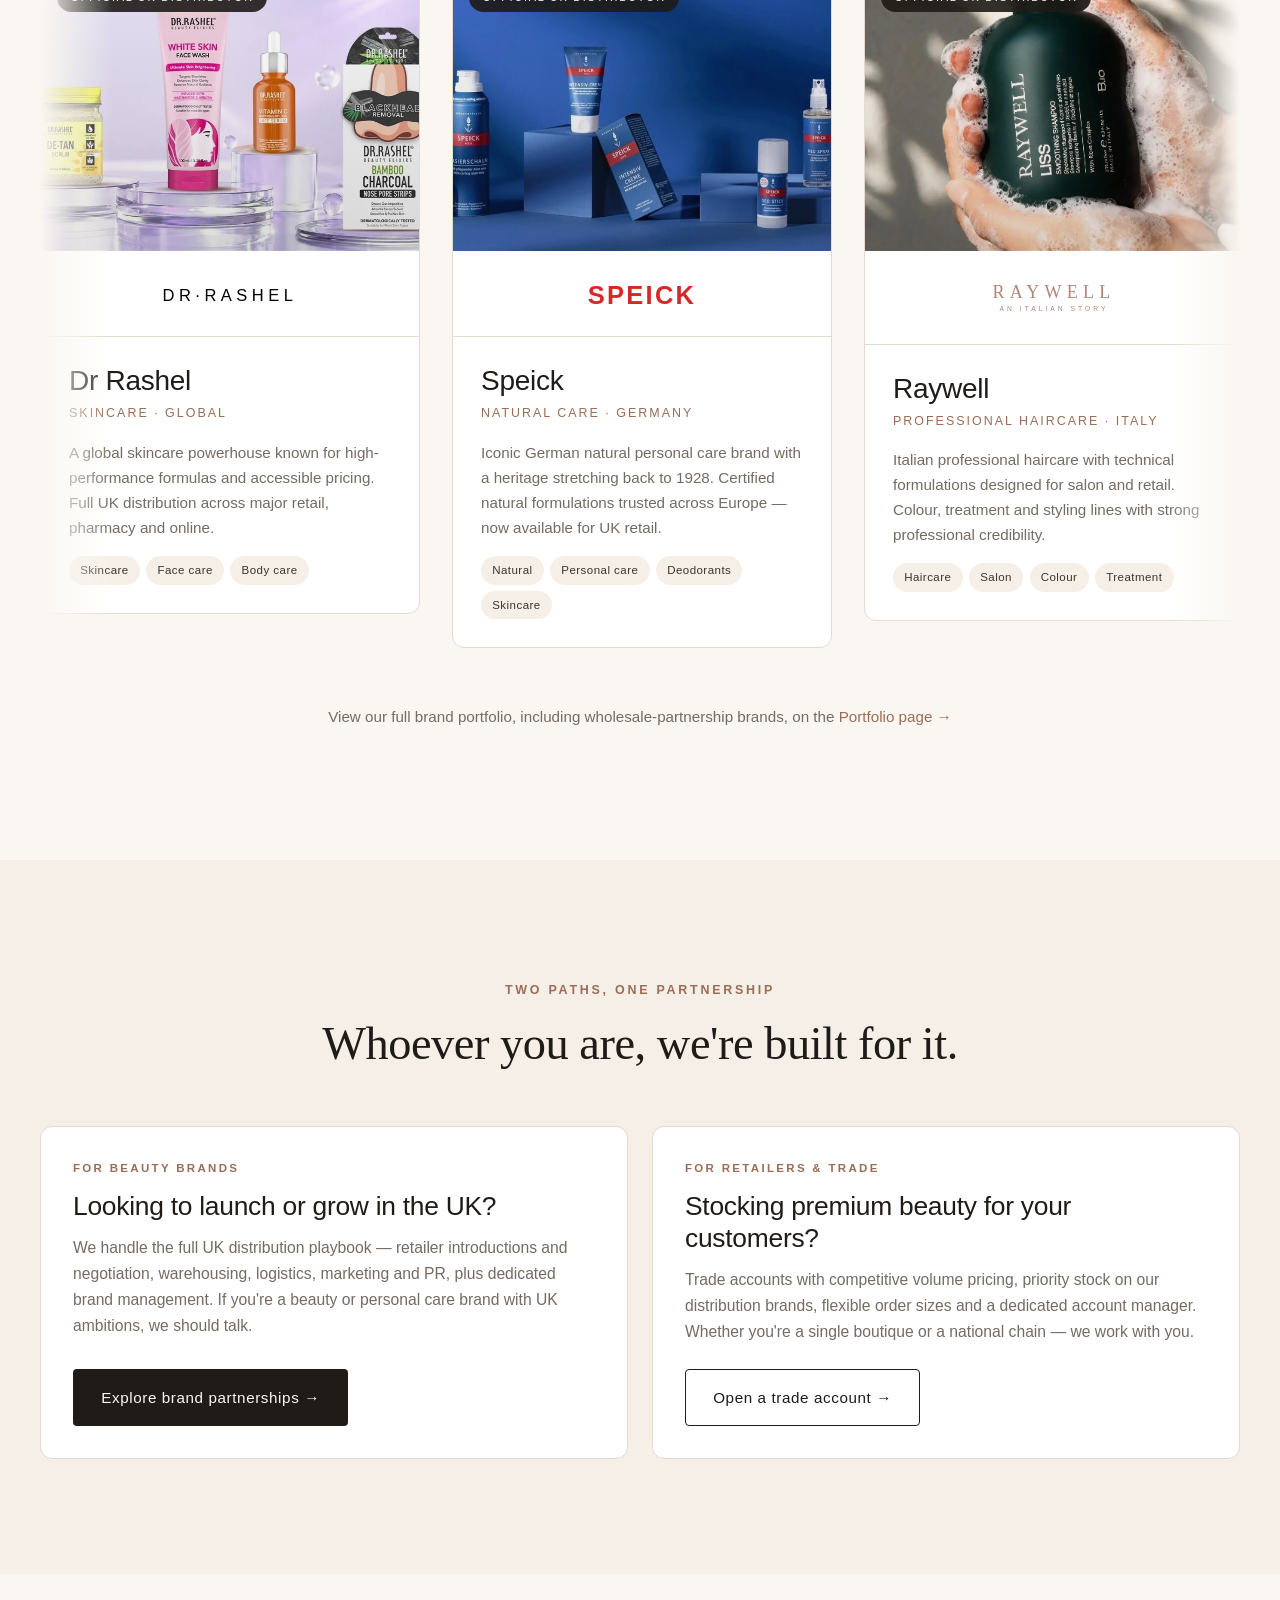
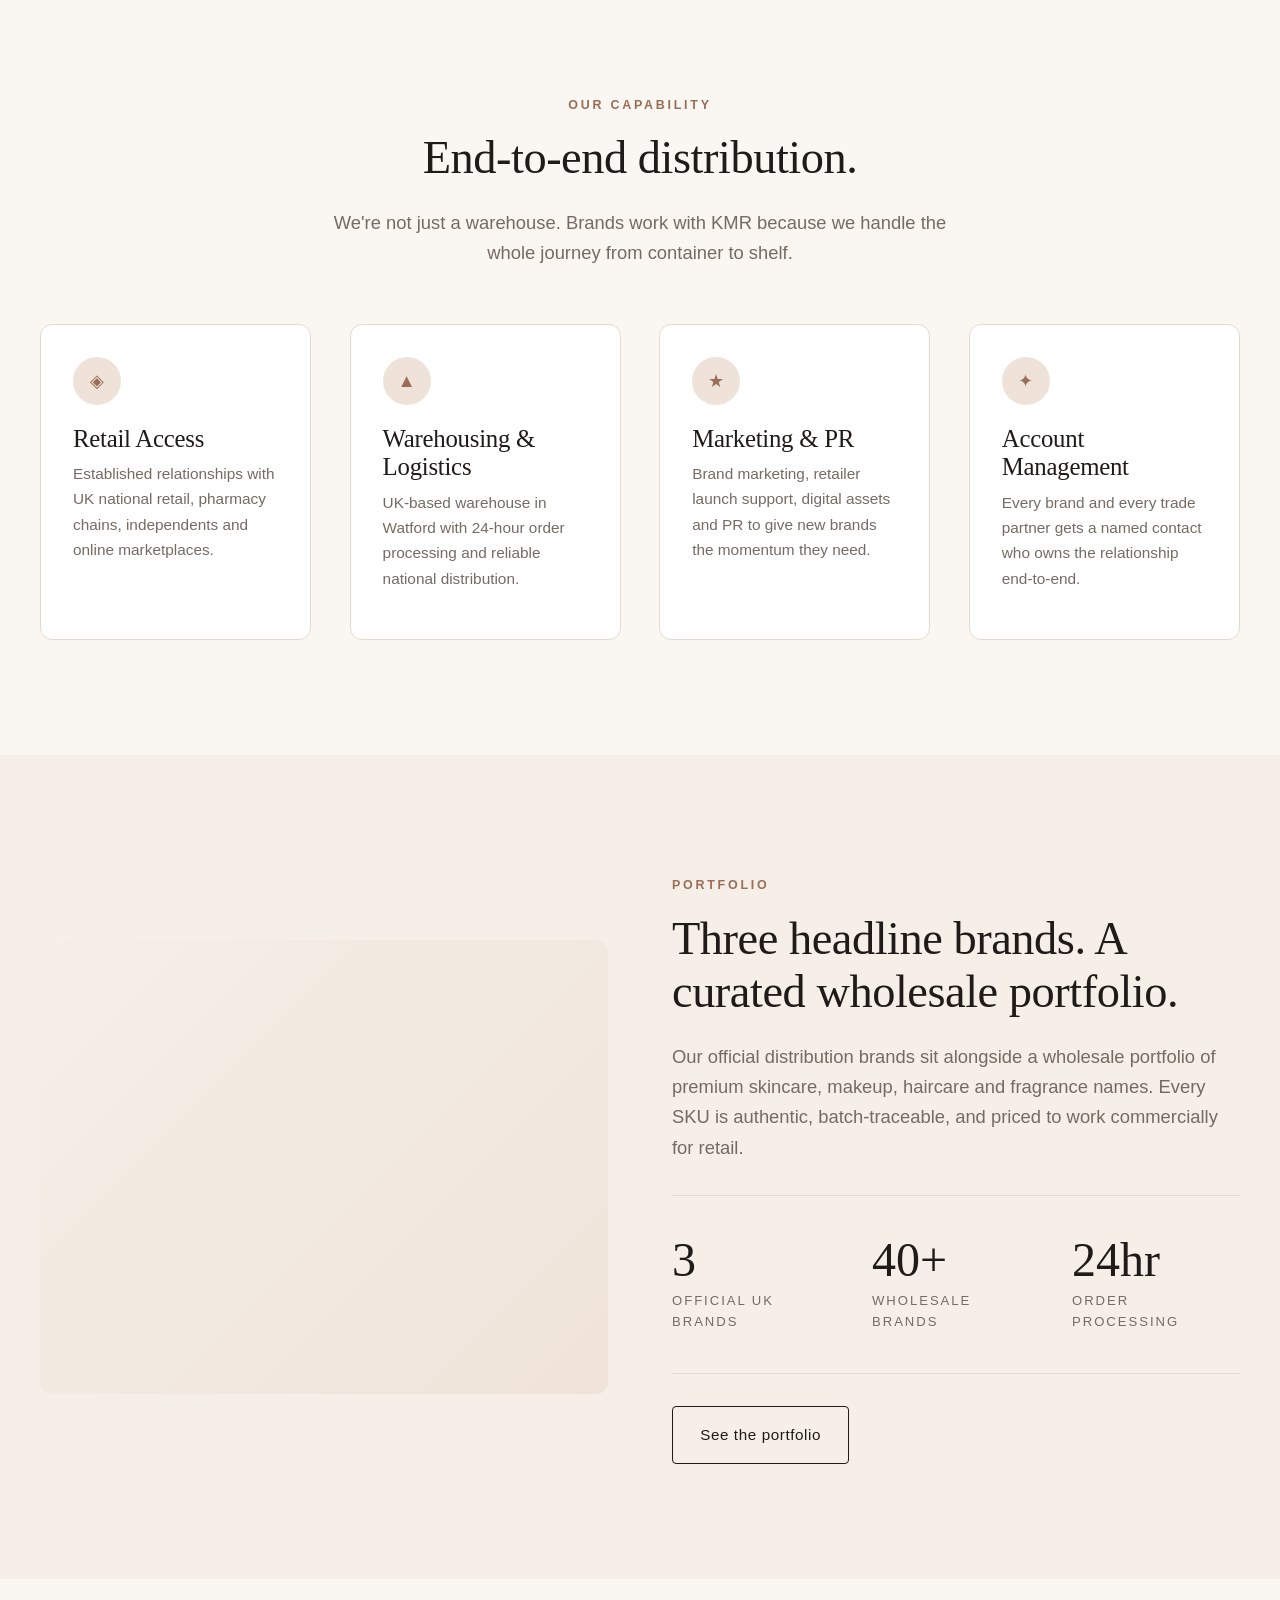
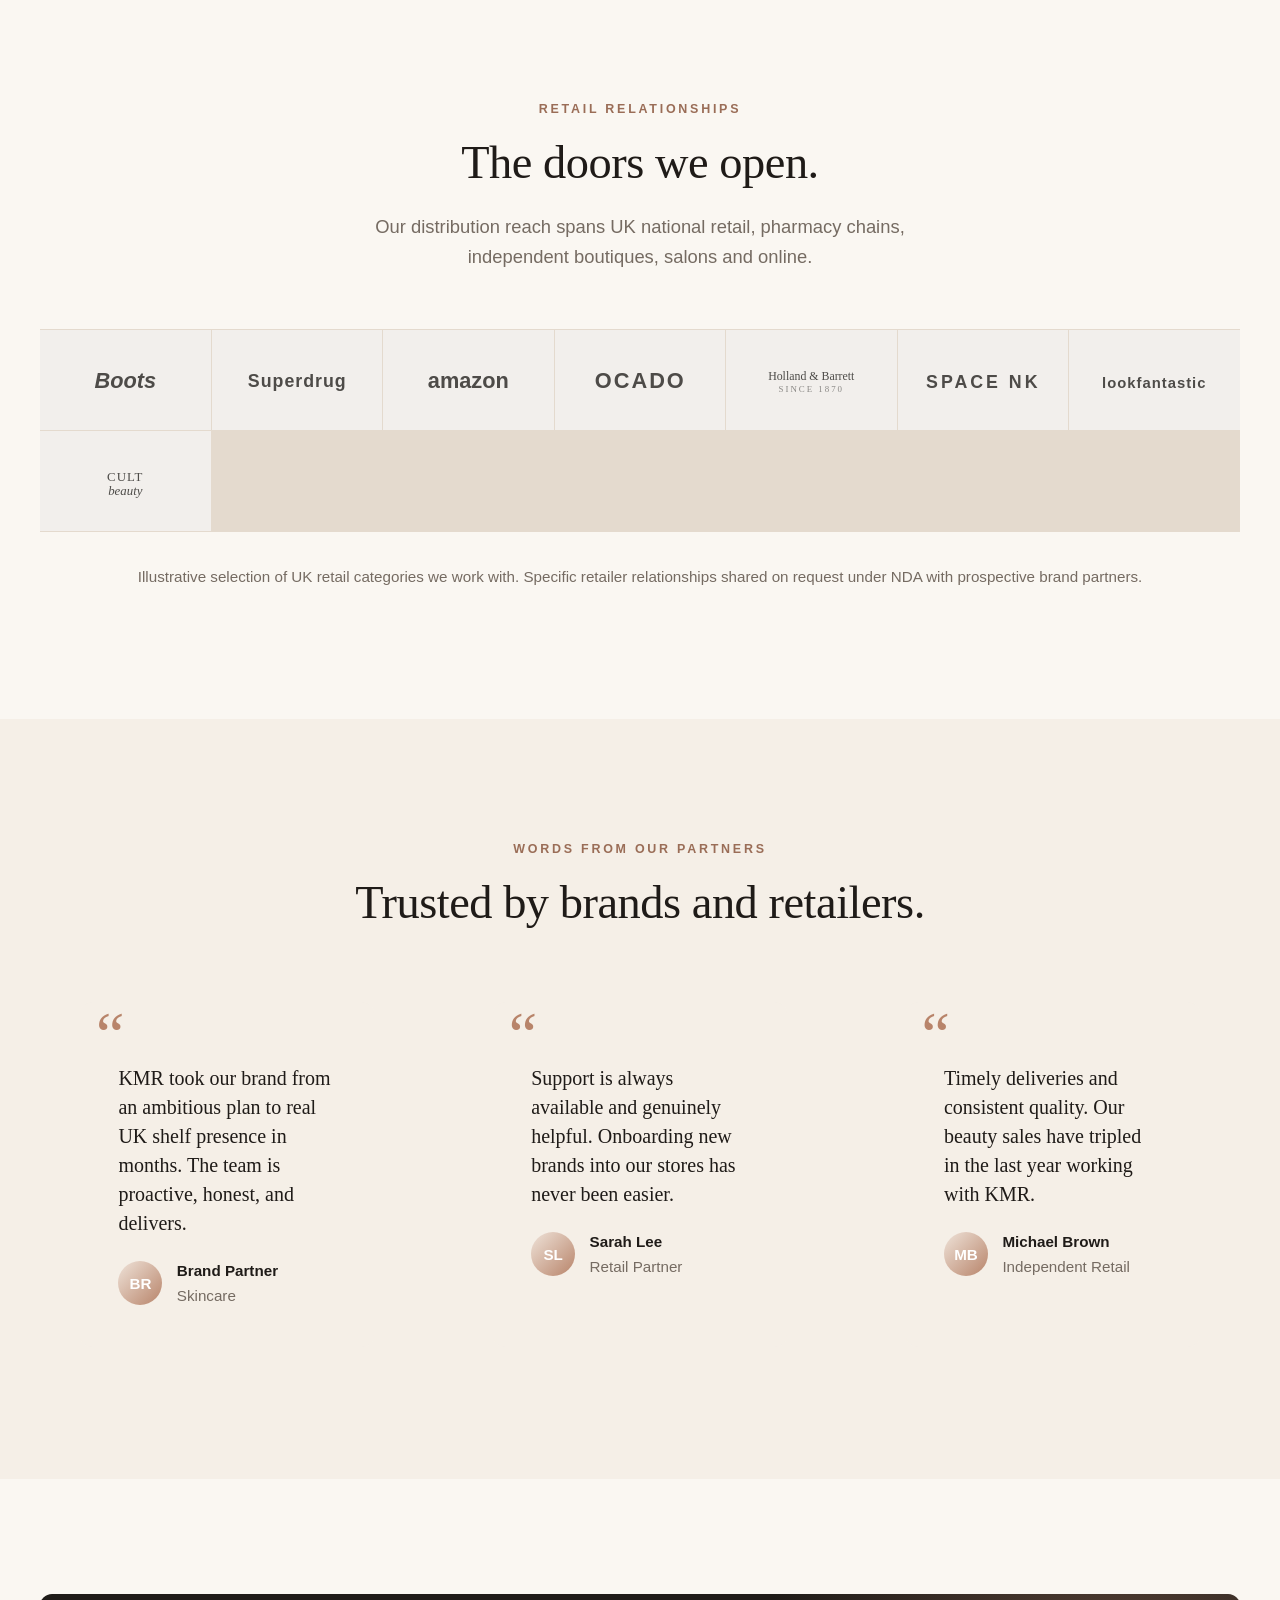
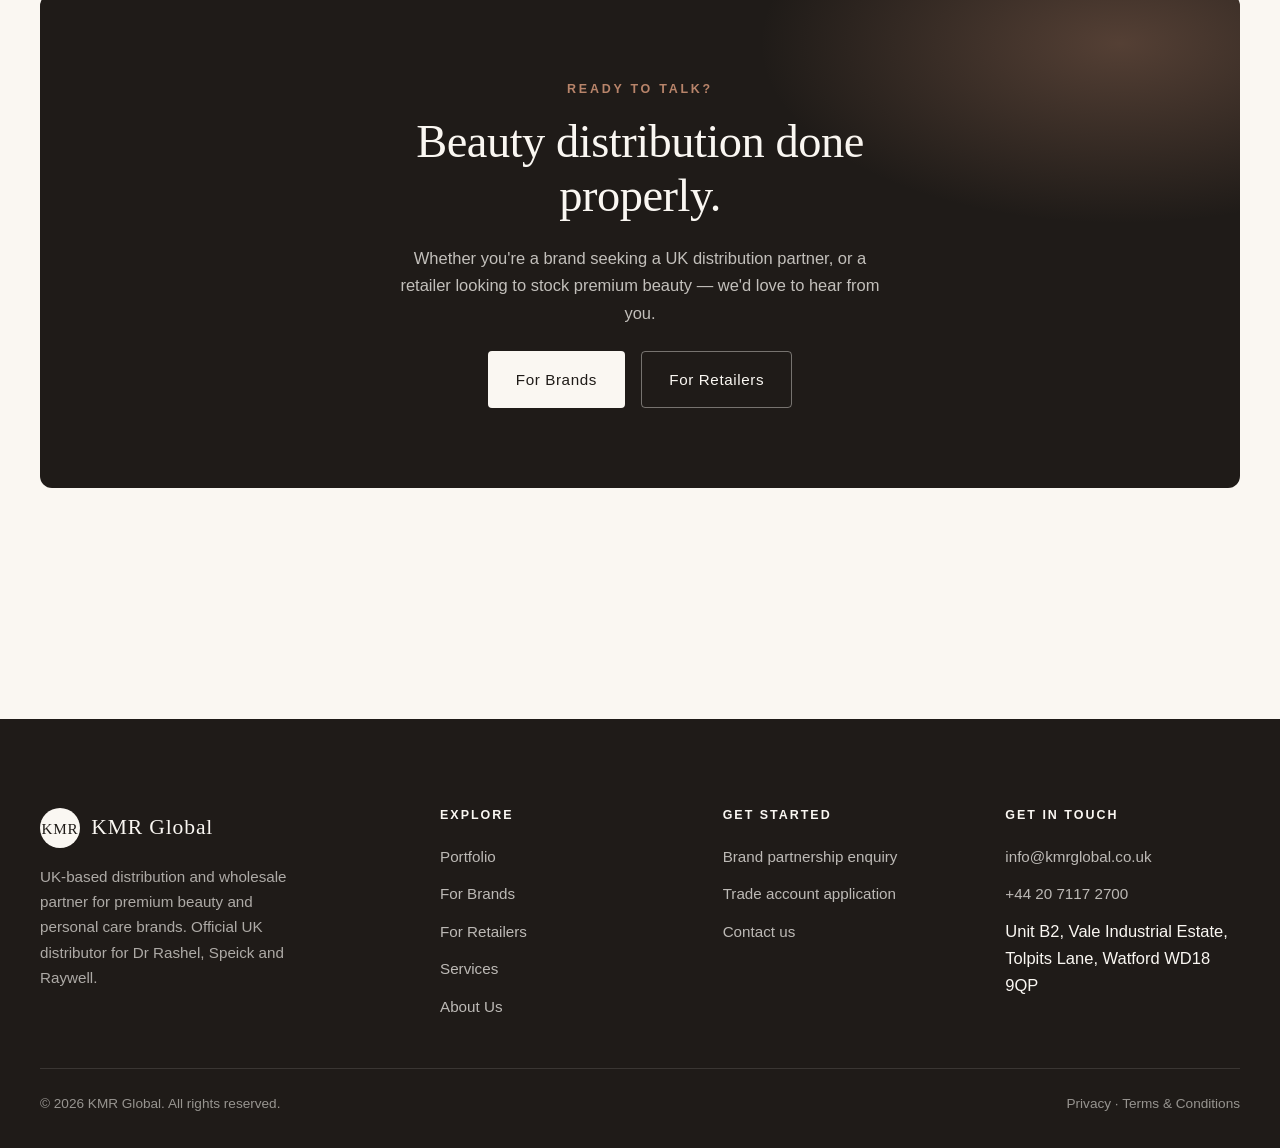
==== commit 610cc614: "Fix images and page imagery" ====
--- a/index.html
+++ b/index.html
@@ -87,7 +87,7 @@
             <!-- Set 1 -->
             <div class="brand-banner-slide">
               <article class="dist-card">
-                <div class="dist-img" style="background-image: linear-gradient(180deg, rgba(250,247,242,0), rgba(31,27,24,.15)), url('assets/brands/dr-rashel.jpg'), var(--blush);">
+                <div class="dist-img" style="background-image: linear-gradient(180deg, rgba(250,247,242,0), rgba(31,27,24,.15)), url('assets/brands/dr-rashel.jpg'), linear-gradient(135deg, var(--blush), var(--cream));">
                   <span class="dist-tag">Official UK Distributor</span>
                 </div>
                 <div class="brand-logo-band">
@@ -105,7 +105,7 @@
             </div>
             <div class="brand-banner-slide">
               <article class="dist-card">
-                <div class="dist-img" style="background-image: linear-gradient(180deg, rgba(250,247,242,0), rgba(31,27,24,.15)), url('assets/brands/speick.jpg'), var(--cream);">
+                <div class="dist-img" style="background-image: linear-gradient(180deg, rgba(250,247,242,0), rgba(31,27,24,.15)), url('assets/brands/speick.jpg'), linear-gradient(135deg, var(--cream), var(--blush));">
                   <span class="dist-tag">Official UK Distributor</span>
                 </div>
                 <div class="brand-logo-band">
@@ -123,7 +123,7 @@
             </div>
             <div class="brand-banner-slide">
               <article class="dist-card">
-                <div class="dist-img" style="background-image: linear-gradient(180deg, rgba(250,247,242,0), rgba(31,27,24,.15)), url('assets/brands/raywell.jpg'), var(--blush);">
+                <div class="dist-img" style="background-image: linear-gradient(180deg, rgba(250,247,242,0), rgba(31,27,24,.15)), url('assets/brands/raywell.jpg'), linear-gradient(135deg, var(--blush), var(--cream));">
                   <span class="dist-tag">Official UK Distributor</span>
                 </div>
                 <div class="brand-logo-band">
@@ -143,7 +143,7 @@
             <!-- Set 2 (duplicate for seamless loop) -->
             <div class="brand-banner-slide" aria-hidden="true">
               <article class="dist-card">
-                <div class="dist-img" style="background-image: linear-gradient(180deg, rgba(250,247,242,0), rgba(31,27,24,.15)), url('assets/brands/dr-rashel.jpg'), var(--blush);">
+                <div class="dist-img" style="background-image: linear-gradient(180deg, rgba(250,247,242,0), rgba(31,27,24,.15)), url('assets/brands/dr-rashel.jpg'), linear-gradient(135deg, var(--blush), var(--cream));">
                   <span class="dist-tag">Official UK Distributor</span>
                 </div>
                 <div class="brand-logo-band">
@@ -159,7 +159,7 @@
             </div>
             <div class="brand-banner-slide" aria-hidden="true">
               <article class="dist-card">
-                <div class="dist-img" style="background-image: linear-gradient(180deg, rgba(250,247,242,0), rgba(31,27,24,.15)), url('assets/brands/speick.jpg'), var(--cream);">
+                <div class="dist-img" style="background-image: linear-gradient(180deg, rgba(250,247,242,0), rgba(31,27,24,.15)), url('assets/brands/speick.jpg'), linear-gradient(135deg, var(--cream), var(--blush));">
                   <span class="dist-tag">Official UK Distributor</span>
                 </div>
                 <div class="brand-logo-band">
@@ -175,7 +175,7 @@
             </div>
             <div class="brand-banner-slide" aria-hidden="true">
               <article class="dist-card">
-                <div class="dist-img" style="background-image: linear-gradient(180deg, rgba(250,247,242,0), rgba(31,27,24,.15)), url('assets/brands/raywell.jpg'), var(--blush);">
+                <div class="dist-img" style="background-image: linear-gradient(180deg, rgba(250,247,242,0), rgba(31,27,24,.15)), url('assets/brands/raywell.jpg'), linear-gradient(135deg, var(--blush), var(--cream));">
                   <span class="dist-tag">Official UK Distributor</span>
                 </div>
                 <div class="brand-logo-band">
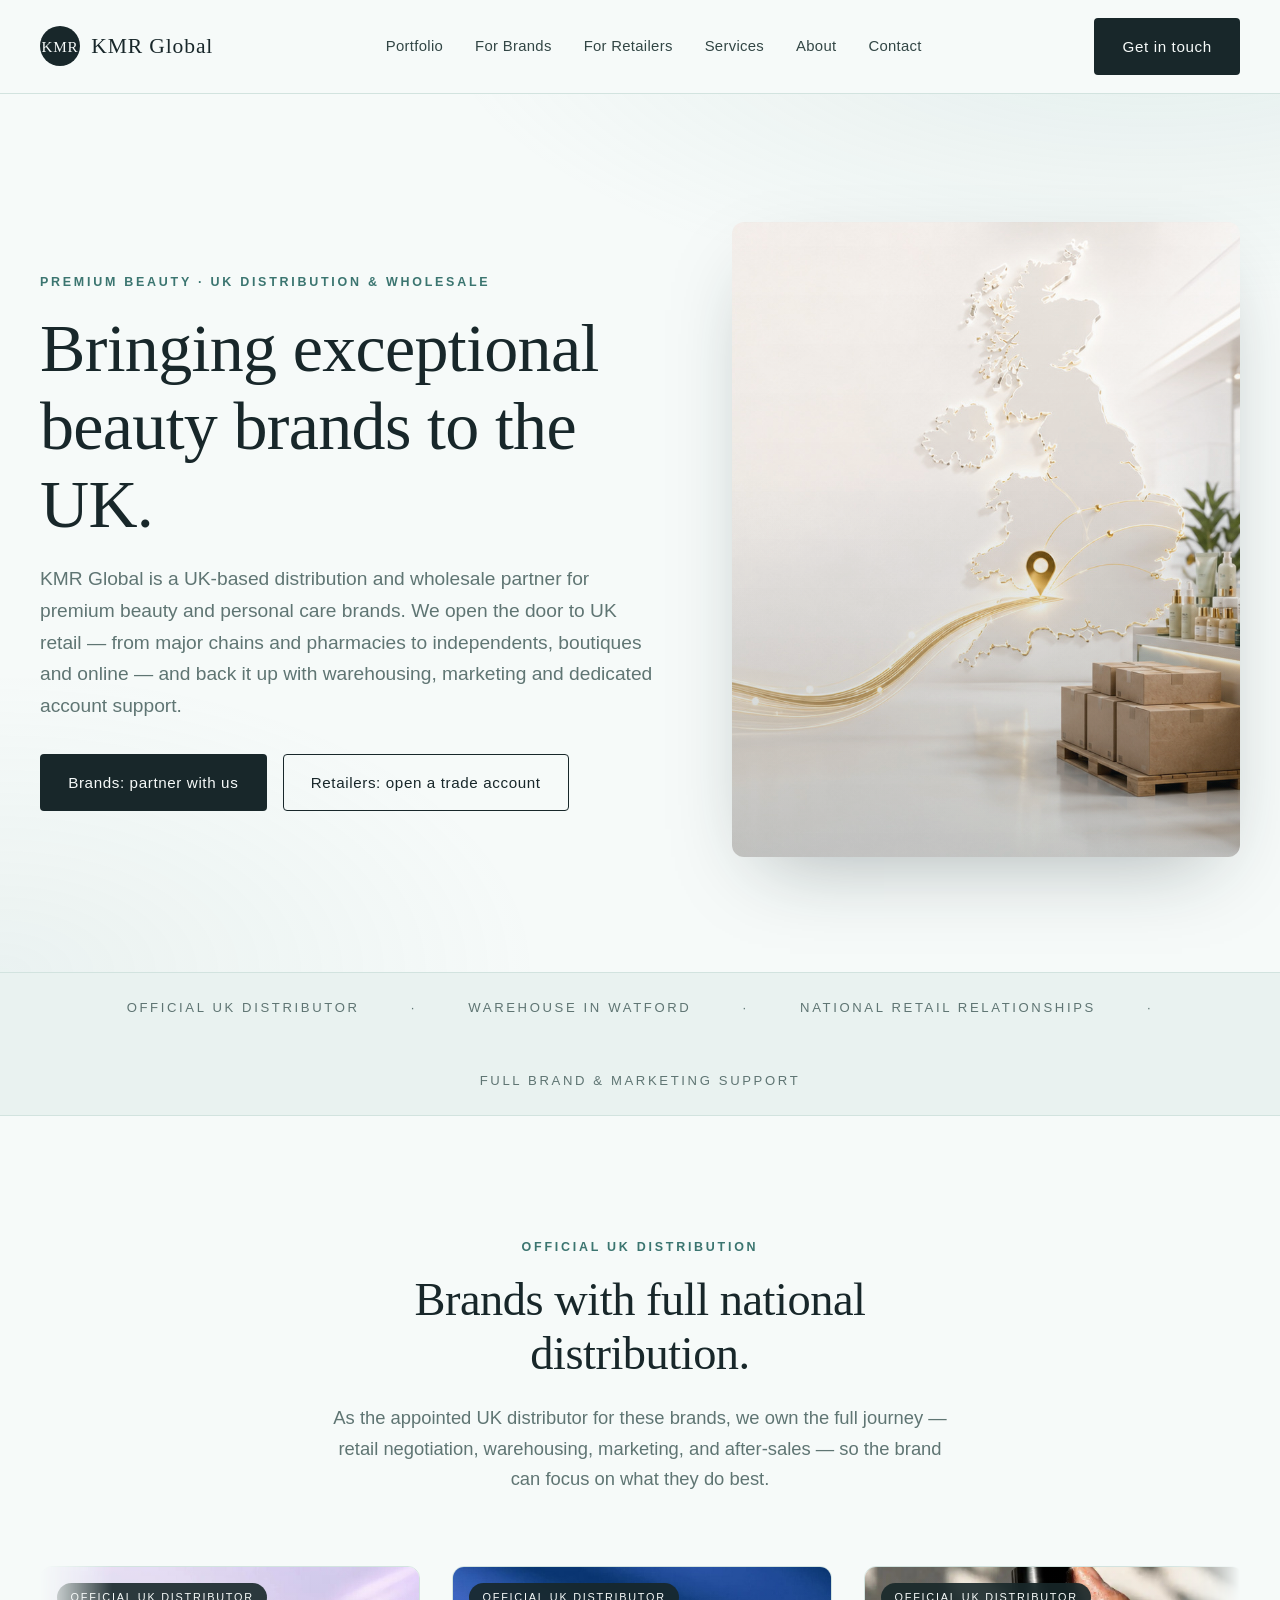
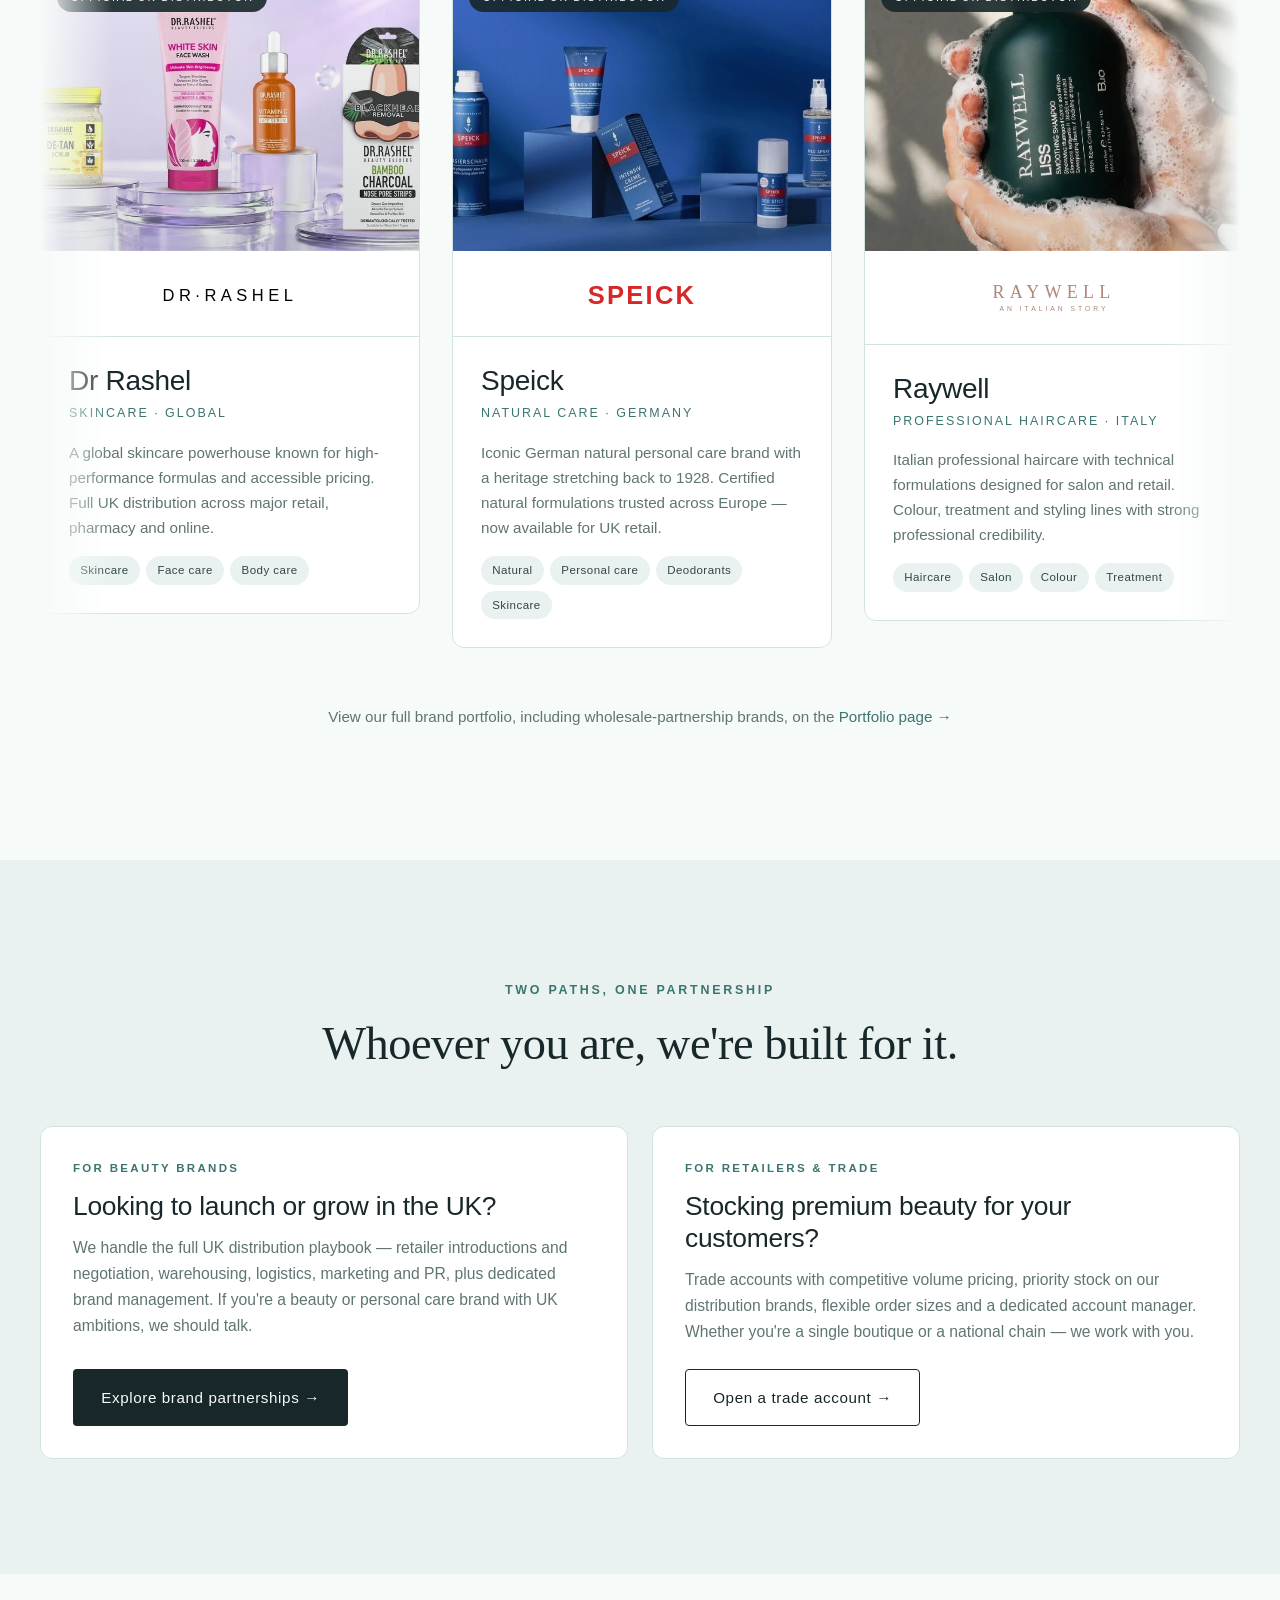
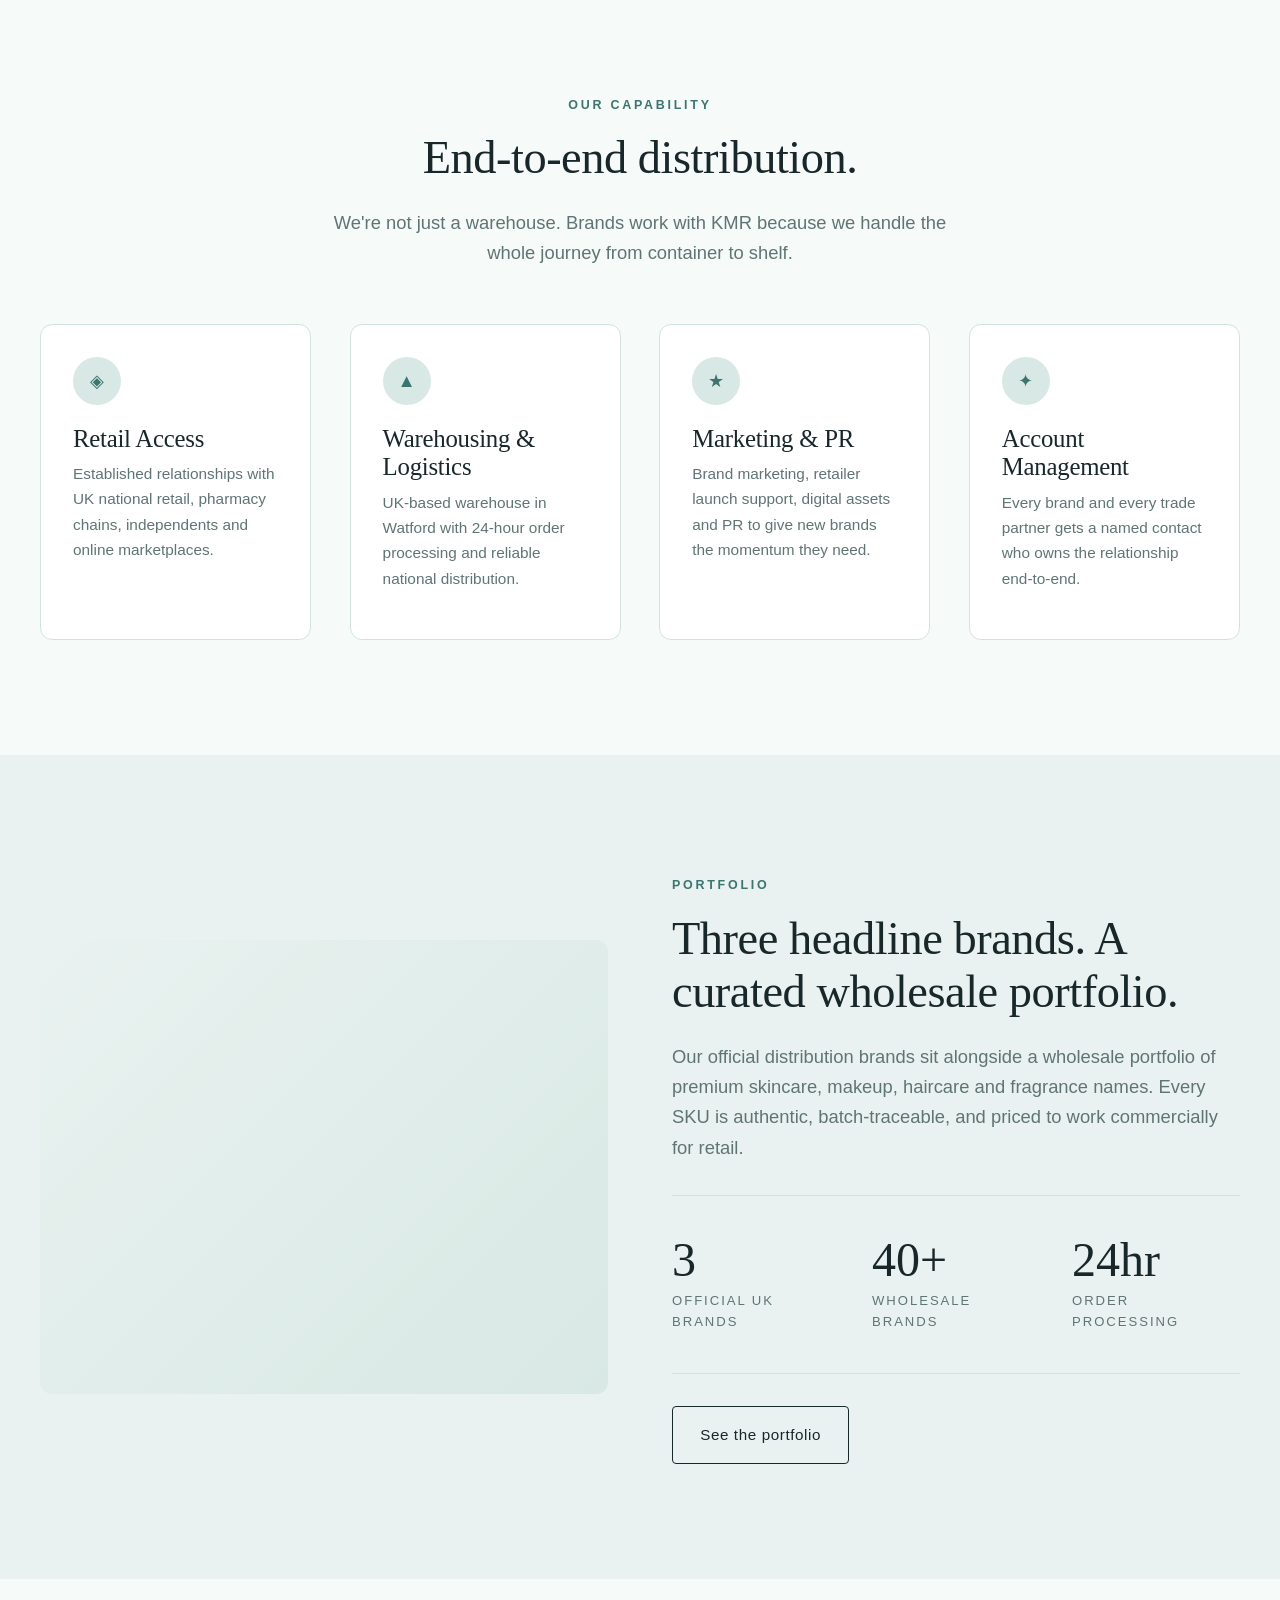
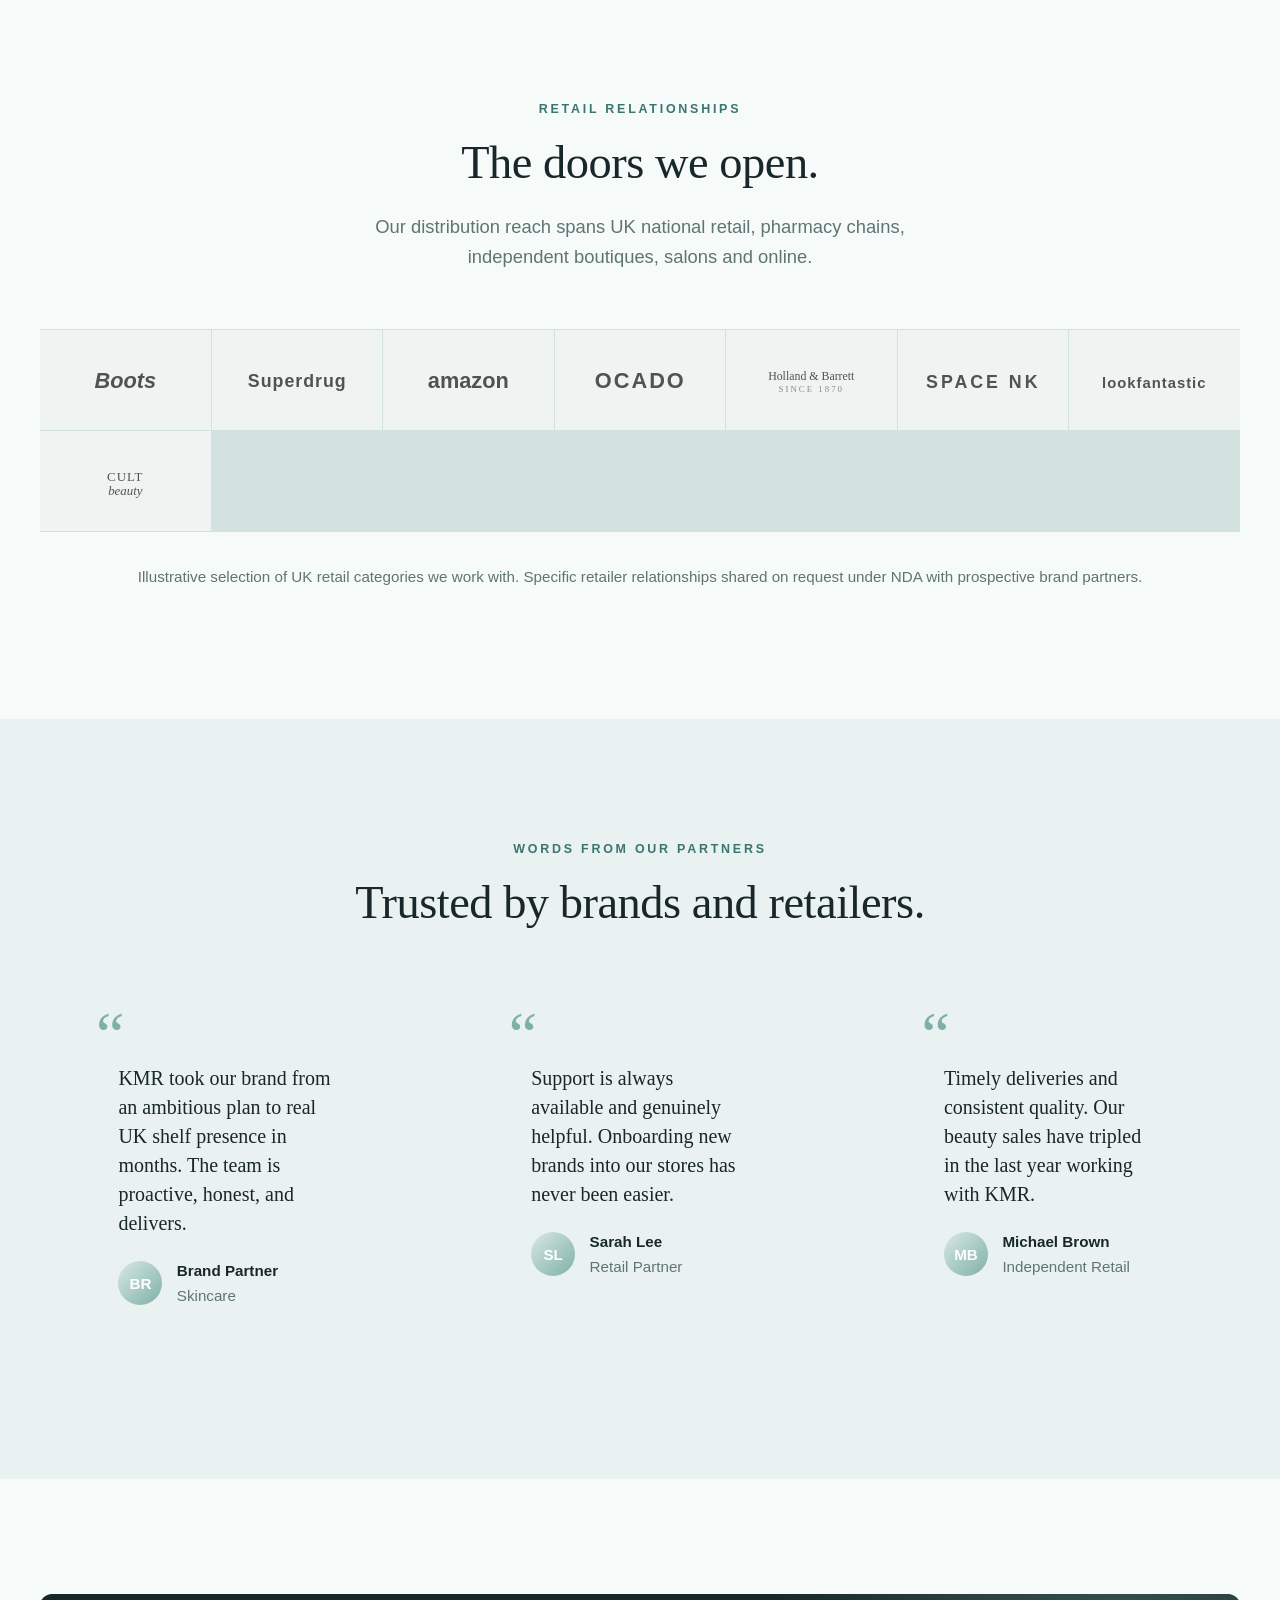
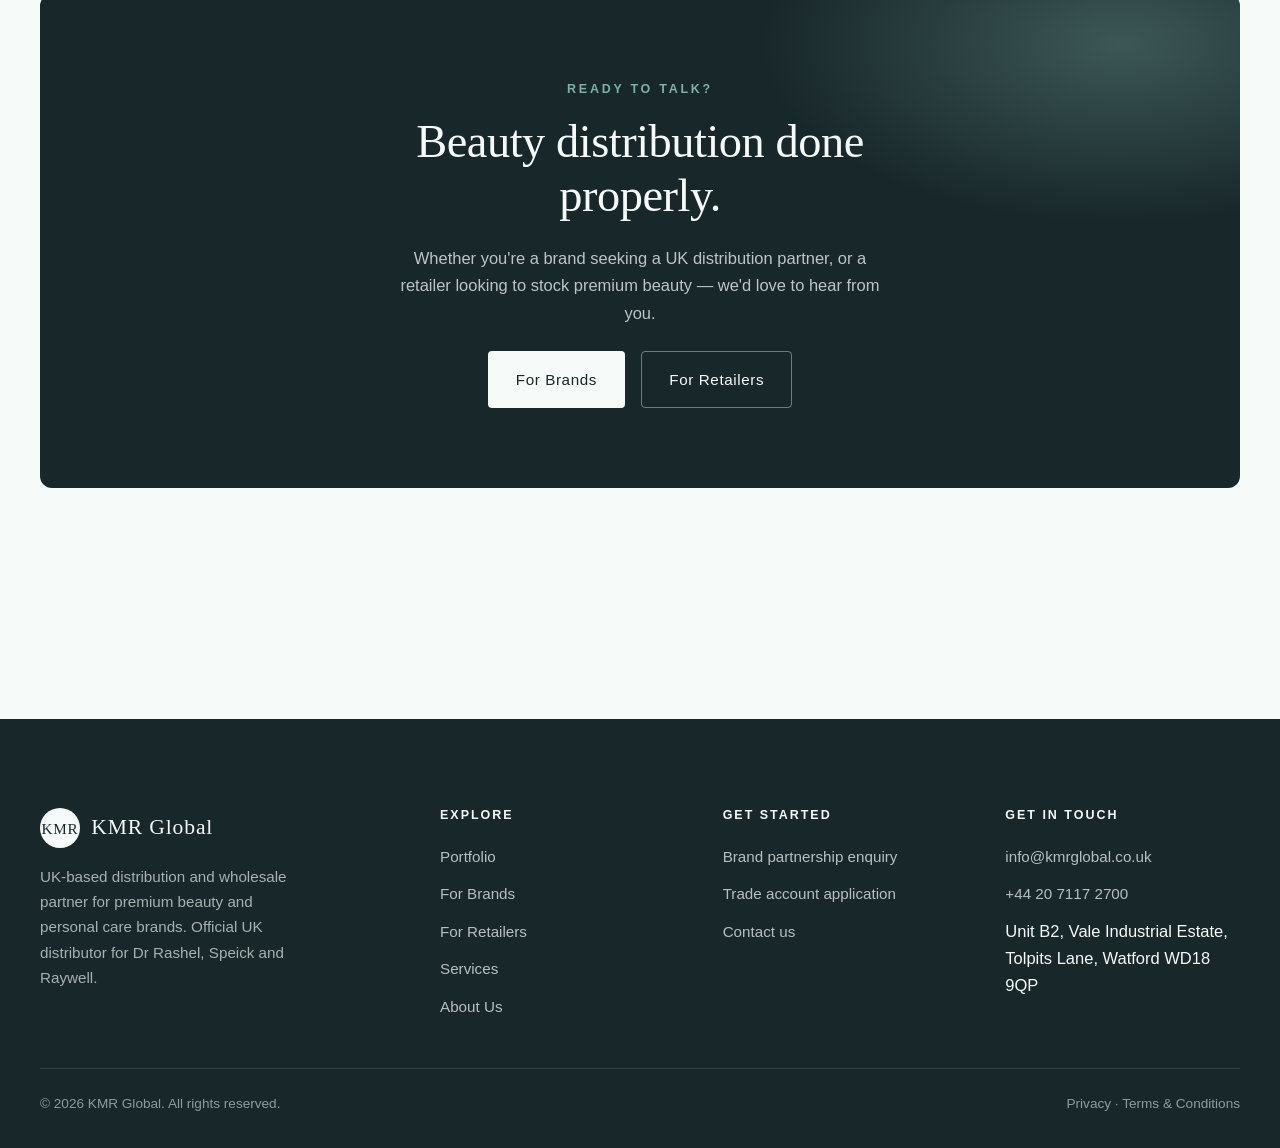
==== commit a21b4b00: "Teal palette + Web3Forms wiring" ====
--- a/index.html
+++ b/index.html
@@ -57,7 +57,7 @@
             <a href="wholesale.html" class="btn btn-outline">Retailers: open a trade account</a>
           </div>
         </div>
-        <div class="hero-photo" style="background-image: linear-gradient(180deg, rgba(250,247,242,.05), rgba(31,27,24,.10)), url('assets/brands/hero-uk-distribution.jpg'), linear-gradient(140deg, var(--blush), var(--cream));"></div>
+        <div class="hero-photo" style="background-image: linear-gradient(180deg, rgba(246,250,249,.05), rgba(24,39,42,.10)), url('assets/brands/hero-uk-distribution.jpg'), linear-gradient(140deg, var(--blush), var(--cream));"></div>
       </div>
     </section>
 
@@ -87,7 +87,7 @@
             <!-- Set 1 -->
             <div class="brand-banner-slide">
               <article class="dist-card">
-                <div class="dist-img" style="background-image: linear-gradient(180deg, rgba(250,247,242,0), rgba(31,27,24,.15)), url('assets/brands/dr-rashel.jpg'), linear-gradient(135deg, var(--blush), var(--cream));">
+                <div class="dist-img" style="background-image: linear-gradient(180deg, rgba(246,250,249,0), rgba(24,39,42,.15)), url('assets/brands/dr-rashel.jpg'), linear-gradient(135deg, var(--blush), var(--cream));">
                   <span class="dist-tag">Official UK Distributor</span>
                 </div>
                 <div class="brand-logo-band">
@@ -105,7 +105,7 @@
             </div>
             <div class="brand-banner-slide">
               <article class="dist-card">
-                <div class="dist-img" style="background-image: linear-gradient(180deg, rgba(250,247,242,0), rgba(31,27,24,.15)), url('assets/brands/speick.jpg'), linear-gradient(135deg, var(--cream), var(--blush));">
+                <div class="dist-img" style="background-image: linear-gradient(180deg, rgba(246,250,249,0), rgba(24,39,42,.15)), url('assets/brands/speick.jpg'), linear-gradient(135deg, var(--cream), var(--blush));">
                   <span class="dist-tag">Official UK Distributor</span>
                 </div>
                 <div class="brand-logo-band">
@@ -123,7 +123,7 @@
             </div>
             <div class="brand-banner-slide">
               <article class="dist-card">
-                <div class="dist-img" style="background-image: linear-gradient(180deg, rgba(250,247,242,0), rgba(31,27,24,.15)), url('assets/brands/raywell.jpg'), linear-gradient(135deg, var(--blush), var(--cream));">
+                <div class="dist-img" style="background-image: linear-gradient(180deg, rgba(246,250,249,0), rgba(24,39,42,.15)), url('assets/brands/raywell.jpg'), linear-gradient(135deg, var(--blush), var(--cream));">
                   <span class="dist-tag">Official UK Distributor</span>
                 </div>
                 <div class="brand-logo-band">
@@ -143,7 +143,7 @@
             <!-- Set 2 (duplicate for seamless loop) -->
             <div class="brand-banner-slide" aria-hidden="true">
               <article class="dist-card">
-                <div class="dist-img" style="background-image: linear-gradient(180deg, rgba(250,247,242,0), rgba(31,27,24,.15)), url('assets/brands/dr-rashel.jpg'), linear-gradient(135deg, var(--blush), var(--cream));">
+                <div class="dist-img" style="background-image: linear-gradient(180deg, rgba(246,250,249,0), rgba(24,39,42,.15)), url('assets/brands/dr-rashel.jpg'), linear-gradient(135deg, var(--blush), var(--cream));">
                   <span class="dist-tag">Official UK Distributor</span>
                 </div>
                 <div class="brand-logo-band">
@@ -159,7 +159,7 @@
             </div>
             <div class="brand-banner-slide" aria-hidden="true">
               <article class="dist-card">
-                <div class="dist-img" style="background-image: linear-gradient(180deg, rgba(250,247,242,0), rgba(31,27,24,.15)), url('assets/brands/speick.jpg'), linear-gradient(135deg, var(--cream), var(--blush));">
+                <div class="dist-img" style="background-image: linear-gradient(180deg, rgba(246,250,249,0), rgba(24,39,42,.15)), url('assets/brands/speick.jpg'), linear-gradient(135deg, var(--cream), var(--blush));">
                   <span class="dist-tag">Official UK Distributor</span>
                 </div>
                 <div class="brand-logo-band">
@@ -175,7 +175,7 @@
             </div>
             <div class="brand-banner-slide" aria-hidden="true">
               <article class="dist-card">
-                <div class="dist-img" style="background-image: linear-gradient(180deg, rgba(250,247,242,0), rgba(31,27,24,.15)), url('assets/brands/raywell.jpg'), linear-gradient(135deg, var(--blush), var(--cream));">
+                <div class="dist-img" style="background-image: linear-gradient(180deg, rgba(246,250,249,0), rgba(24,39,42,.15)), url('assets/brands/raywell.jpg'), linear-gradient(135deg, var(--blush), var(--cream));">
                   <span class="dist-tag">Official UK Distributor</span>
                 </div>
                 <div class="brand-logo-band">
@@ -281,14 +281,14 @@
           <p class="lead">Our distribution reach spans UK national retail, pharmacy chains, independent boutiques, salons and online.</p>
         </div>
         <div class="retailer-strip">
-          <div><svg viewBox="0 0 140 40" xmlns="http://www.w3.org/2000/svg" aria-label="Boots"><text x="70" y="28" text-anchor="middle" font-family="Arial, sans-serif" font-size="22" font-weight="700" font-style="italic" fill="#1F1B18">Boots</text></svg></div>
-          <div><svg viewBox="0 0 140 40" xmlns="http://www.w3.org/2000/svg" aria-label="Superdrug"><text x="70" y="27" text-anchor="middle" font-family="Arial, sans-serif" font-size="18" font-weight="700" fill="#1F1B18" letter-spacing="1">Superdrug</text></svg></div>
-          <div><svg viewBox="0 0 140 40" xmlns="http://www.w3.org/2000/svg" aria-label="Amazon"><text x="70" y="28" text-anchor="middle" font-family="Arial, sans-serif" font-size="22" font-weight="700" fill="#1F1B18">amazon</text></svg></div>
-          <div><svg viewBox="0 0 140 40" xmlns="http://www.w3.org/2000/svg" aria-label="Ocado"><text x="70" y="28" text-anchor="middle" font-family="Arial, sans-serif" font-size="22" font-weight="600" fill="#1F1B18" letter-spacing="2">OCADO</text></svg></div>
-          <div><svg viewBox="0 0 140 40" xmlns="http://www.w3.org/2000/svg" aria-label="Holland &amp; Barrett"><text x="70" y="20" text-anchor="middle" font-family="Georgia, serif" font-size="12" font-weight="500" fill="#1F1B18">Holland &amp; Barrett</text><text x="70" y="32" text-anchor="middle" font-family="Georgia, serif" font-size="9" fill="#756B62" letter-spacing="2">SINCE 1870</text></svg></div>
-          <div><svg viewBox="0 0 140 40" xmlns="http://www.w3.org/2000/svg" aria-label="Space NK"><text x="70" y="28" text-anchor="middle" font-family="Arial, sans-serif" font-size="18" font-weight="600" fill="#1F1B18" letter-spacing="3">SPACE NK</text></svg></div>
-          <div><svg viewBox="0 0 140 40" xmlns="http://www.w3.org/2000/svg" aria-label="Lookfantastic"><text x="70" y="28" text-anchor="middle" font-family="Arial, sans-serif" font-size="15" font-weight="700" fill="#1F1B18" letter-spacing="1">lookfantastic</text></svg></div>
-          <div><svg viewBox="0 0 140 40" xmlns="http://www.w3.org/2000/svg" aria-label="Cult Beauty"><text x="70" y="20" text-anchor="middle" font-family="Georgia, serif" font-size="13" font-weight="500" fill="#1F1B18" letter-spacing="1">CULT</text><text x="70" y="34" text-anchor="middle" font-family="Georgia, serif" font-size="13" font-weight="500" font-style="italic" fill="#1F1B18">beauty</text></svg></div>
+          <div><svg viewBox="0 0 140 40" xmlns="http://www.w3.org/2000/svg" aria-label="Boots"><text x="70" y="28" text-anchor="middle" font-family="Arial, sans-serif" font-size="22" font-weight="700" font-style="italic" fill="#18272A">Boots</text></svg></div>
+          <div><svg viewBox="0 0 140 40" xmlns="http://www.w3.org/2000/svg" aria-label="Superdrug"><text x="70" y="27" text-anchor="middle" font-family="Arial, sans-serif" font-size="18" font-weight="700" fill="#18272A" letter-spacing="1">Superdrug</text></svg></div>
+          <div><svg viewBox="0 0 140 40" xmlns="http://www.w3.org/2000/svg" aria-label="Amazon"><text x="70" y="28" text-anchor="middle" font-family="Arial, sans-serif" font-size="22" font-weight="700" fill="#18272A">amazon</text></svg></div>
+          <div><svg viewBox="0 0 140 40" xmlns="http://www.w3.org/2000/svg" aria-label="Ocado"><text x="70" y="28" text-anchor="middle" font-family="Arial, sans-serif" font-size="22" font-weight="600" fill="#18272A" letter-spacing="2">OCADO</text></svg></div>
+          <div><svg viewBox="0 0 140 40" xmlns="http://www.w3.org/2000/svg" aria-label="Holland &amp; Barrett"><text x="70" y="20" text-anchor="middle" font-family="Georgia, serif" font-size="12" font-weight="500" fill="#18272A">Holland &amp; Barrett</text><text x="70" y="32" text-anchor="middle" font-family="Georgia, serif" font-size="9" fill="#5F7573" letter-spacing="2">SINCE 1870</text></svg></div>
+          <div><svg viewBox="0 0 140 40" xmlns="http://www.w3.org/2000/svg" aria-label="Space NK"><text x="70" y="28" text-anchor="middle" font-family="Arial, sans-serif" font-size="18" font-weight="600" fill="#18272A" letter-spacing="3">SPACE NK</text></svg></div>
+          <div><svg viewBox="0 0 140 40" xmlns="http://www.w3.org/2000/svg" aria-label="Lookfantastic"><text x="70" y="28" text-anchor="middle" font-family="Arial, sans-serif" font-size="15" font-weight="700" fill="#18272A" letter-spacing="1">lookfantastic</text></svg></div>
+          <div><svg viewBox="0 0 140 40" xmlns="http://www.w3.org/2000/svg" aria-label="Cult Beauty"><text x="70" y="20" text-anchor="middle" font-family="Georgia, serif" font-size="13" font-weight="500" fill="#18272A" letter-spacing="1">CULT</text><text x="70" y="34" text-anchor="middle" font-family="Georgia, serif" font-size="13" font-weight="500" font-style="italic" fill="#18272A">beauty</text></svg></div>
         </div>
         <p class="center text-stone" style="margin-top: 2rem; font-size: .95rem;">Illustrative selection of UK retail categories we work with. Specific retailer relationships shared on request under NDA with prospective brand partners.</p>
       </div>
--- a/assets/styles.css
+++ b/assets/styles.css
@@ -4,17 +4,24 @@
    =================================================================== */
 
 :root {
-  /* Palette */
-  --ivory: #FAF7F2;
-  --cream: #F5EFE7;
-  --blush: #EFE3D9;
-  --charcoal: #1F1B18;
-  --graphite: #3A342F;
-  --stone: #756B62;
-  --rose-gold: #B8846A;
-  --rose-gold-deep: #9A6D57;
-  --line: #E4DACE;
+  /* Palette — soft pastel teal
+     NB: the --rose-gold* names are kept so every page and inline style
+     keeps working; only the values changed. They are the accent colour. */
+  --ivory: #F6FAF9;          /* page background — barely-there teal white */
+  --cream: #E9F2F0;          /* alternating section background — soft mint */
+  --blush: #D8E8E4;          /* panels, gradients, icon chips — teal tint */
+  --charcoal: #18272A;       /* headings — deep teal-black */
+  --graphite: #324645;       /* body copy — teal-grey */
+  --stone: #5F7573;          /* secondary copy — muted teal-grey */
+  --rose-gold: #7FB0A8;      /* accent (decorative: rules, dots, quotes) */
+  --rose-gold-deep: #3B7570; /* accent (text: eyebrows, links) */
+  --line: #D2E3DF;           /* borders */
   --white: #FFFFFF;
+
+  /* RGB channels for the rgba() usages further down */
+  --ivory-rgb: 246, 250, 249;
+  --charcoal-rgb: 24, 39, 42;
+  --accent-rgb: 127, 176, 168;
 
   /* Type */
   --font-serif: "Playfair Display", "Cormorant Garamond", Georgia, "Times New Roman", serif;
@@ -107,7 +114,7 @@
 /* ---------- Header ---------- */
 .site-header {
   position: sticky; top: 0; z-index: 50;
-  background: rgba(250, 247, 242, .88);
+  background: rgba(246, 250, 249, .88);
   backdrop-filter: saturate(1.4) blur(12px);
   -webkit-backdrop-filter: saturate(1.4) blur(12px);
   border-bottom: 1px solid var(--line);
@@ -165,8 +172,8 @@
   padding: clamp(5rem, 10vw, 8rem) 0 var(--section-y);
   overflow: hidden;
   background:
-    radial-gradient(1200px 500px at 90% -10%, rgba(184,132,106,.16), transparent 60%),
-    radial-gradient(900px 500px at 0% 100%, rgba(184,132,106,.10), transparent 60%),
+    radial-gradient(1200px 500px at 90% -10%, rgba(127,176,168,.16), transparent 60%),
+    radial-gradient(900px 500px at 0% 100%, rgba(127,176,168,.10), transparent 60%),
     var(--ivory);
 }
 .hero-inner {
@@ -186,19 +193,19 @@
   background:
     linear-gradient(140deg, var(--blush) 0%, var(--cream) 45%, var(--ivory) 100%);
   overflow: hidden;
-  box-shadow: 0 30px 80px -30px rgba(31,27,24,.25);
+  box-shadow: 0 30px 80px -30px rgba(24,39,42,.25);
 }
 .hero-visual::before, .hero-visual::after {
   content: ""; position: absolute; border-radius: 50%;
 }
 .hero-visual::before {
   width: 60%; aspect-ratio: 1; top: 12%; left: 20%;
-  background: radial-gradient(circle at 30% 30%, rgba(255,255,255,.85), rgba(184,132,106,.35));
+  background: radial-gradient(circle at 30% 30%, rgba(255,255,255,.85), rgba(127,176,168,.35));
   filter: blur(0.5px);
 }
 .hero-visual::after {
   width: 35%; aspect-ratio: 1; bottom: 10%; right: 12%;
-  background: radial-gradient(circle at 40% 40%, rgba(255,255,255,.7), rgba(31,27,24,.35));
+  background: radial-gradient(circle at 40% 40%, rgba(255,255,255,.7), rgba(24,39,42,.35));
 }
 .hero-badge {
   position: absolute; z-index: 2;
@@ -207,7 +214,7 @@
   padding: 1rem 1.2rem;
   border-radius: var(--radius);
   font-size: .82rem; letter-spacing: .04em;
-  box-shadow: 0 15px 40px -15px rgba(31,27,24,.2);
+  box-shadow: 0 15px 40px -15px rgba(24,39,42,.2);
   display: flex; align-items: center; gap: .8rem;
 }
 .hero-badge strong { font-family: var(--font-serif); font-size: 1.5rem; color: var(--charcoal); display: block; line-height: 1; }
@@ -234,7 +241,7 @@
   padding: clamp(1.5rem, 2.5vw, 2.2rem);
   transition: transform .3s var(--ease), box-shadow .3s var(--ease), border-color .3s var(--ease);
 }
-.card:hover { transform: translateY(-4px); box-shadow: 0 25px 50px -20px rgba(31,27,24,.15); border-color: var(--rose-gold); }
+.card:hover { transform: translateY(-4px); box-shadow: 0 25px 50px -20px rgba(24,39,42,.15); border-color: var(--rose-gold); }
 .card .icon {
   width: 48px; height: 48px; border-radius: 50%;
   background: var(--blush); color: var(--rose-gold-deep);
@@ -257,7 +264,7 @@
   content: ""; position: absolute; inset: 0;
   background:
     radial-gradient(600px 300px at 20% 20%, rgba(255,255,255,.6), transparent),
-    radial-gradient(400px 300px at 80% 80%, rgba(184,132,106,.35), transparent);
+    radial-gradient(400px 300px at 80% 80%, rgba(127,176,168,.35), transparent);
 }
 .section-title { max-width: 42rem; margin-inline: auto; margin-bottom: 3.5rem; }
 .section-title.left { margin-inline: 0; }
@@ -340,14 +347,14 @@
 }
 .cta-band::before {
   content: ""; position: absolute; inset: 0;
-  background: radial-gradient(600px 300px at 90% 10%, rgba(184,132,106,.35), transparent 60%);
+  background: radial-gradient(600px 300px at 90% 10%, rgba(127,176,168,.35), transparent 60%);
   pointer-events: none;
 }
 .cta-band h2 { color: var(--ivory); }
-.cta-band p { color: rgba(250,247,242,.75); max-width: 55ch; margin-inline: auto; }
+.cta-band p { color: rgba(246,250,249,.75); max-width: 55ch; margin-inline: auto; }
 .cta-band .btn-primary { background: var(--ivory); color: var(--charcoal); }
 .cta-band .btn-primary:hover { background: var(--rose-gold); color: var(--ivory); }
-.cta-band .btn-outline { border-color: rgba(250,247,242,.4); color: var(--ivory); }
+.cta-band .btn-outline { border-color: rgba(246,250,249,.4); color: var(--ivory); }
 .cta-band .btn-outline:hover { background: var(--ivory); color: var(--charcoal); border-color: var(--ivory); }
 
 /* ---------- FAQ ---------- */
@@ -378,7 +385,7 @@
   border: 1px solid var(--line);
   border-radius: var(--radius-lg);
   padding: clamp(1.75rem, 3vw, 2.75rem);
-  box-shadow: 0 20px 60px -30px rgba(31,27,24,.15);
+  box-shadow: 0 20px 60px -30px rgba(24,39,42,.15);
 }
 .form-grid { display: grid; grid-template-columns: 1fr 1fr; gap: 1.25rem; }
 @media (max-width: 640px) { .form-grid { grid-template-columns: 1fr; } }
@@ -452,19 +459,19 @@
   grid-template-columns: 1.5fr repeat(3, 1fr);
   gap: 3rem;
   padding-bottom: 3rem;
-  border-bottom: 1px solid rgba(250,247,242,.12);
+  border-bottom: 1px solid rgba(246,250,249,.12);
 }
 @media (max-width: 820px) { .footer-top { grid-template-columns: 1fr 1fr; gap: 2rem; } }
 @media (max-width: 520px) { .footer-top { grid-template-columns: 1fr; } }
 .footer-brand .brand { color: var(--ivory); }
 .footer-brand .brand-mark { background: var(--ivory); color: var(--charcoal); }
-.footer-brand p { color: rgba(250,247,242,.65); margin-top: 1rem; max-width: 32ch; font-size: .95rem; }
+.footer-brand p { color: rgba(246,250,249,.65); margin-top: 1rem; max-width: 32ch; font-size: .95rem; }
 .footer-col h4 { color: var(--ivory); font-family: var(--font-sans); font-size: .78rem; letter-spacing: .16em; text-transform: uppercase; margin-bottom: 1.25rem; }
 .footer-col ul { display: grid; gap: .65rem; }
-.footer-col a { color: rgba(250,247,242,.72); font-size: .95rem; }
+.footer-col a { color: rgba(246,250,249,.72); font-size: .95rem; }
 .footer-col a:hover { color: var(--rose-gold); }
-.footer-bottom { padding-top: 1.5rem; display: flex; flex-wrap: wrap; gap: 1rem; justify-content: space-between; font-size: .85rem; color: rgba(250,247,242,.55); }
-.footer-bottom a { color: rgba(250,247,242,.55); }
+.footer-bottom { padding-top: 1.5rem; display: flex; flex-wrap: wrap; gap: 1rem; justify-content: space-between; font-size: .85rem; color: rgba(246,250,249,.55); }
+.footer-bottom a { color: rgba(246,250,249,.55); }
 .footer-bottom a:hover { color: var(--rose-gold); }
 
 /* ---------- Page hero (interior) ---------- */
@@ -472,7 +479,7 @@
   padding: clamp(4rem, 7vw, 6rem) 0 clamp(3rem, 5vw, 4rem);
   border-bottom: 1px solid var(--line);
   background:
-    radial-gradient(800px 400px at 100% 0%, rgba(184,132,106,.12), transparent 60%),
+    radial-gradient(800px 400px at 100% 0%, rgba(127,176,168,.12), transparent 60%),
     var(--ivory);
 }
 .page-hero h1 { margin-bottom: 1rem; }
@@ -493,14 +500,14 @@
   border-radius: var(--radius-lg);
   background-size: cover;
   background-position: center;
-  box-shadow: 0 30px 80px -30px rgba(31,27,24,.35);
+  box-shadow: 0 30px 80px -30px rgba(24,39,42,.35);
   position: relative;
   overflow: hidden;
 }
 .hero-photo::after {
   content: "";
   position: absolute; inset: 0;
-  background: linear-gradient(180deg, transparent 40%, rgba(31,27,24,.15) 100%);
+  background: linear-gradient(180deg, transparent 40%, rgba(24,39,42,.15) 100%);
 }
 .section-image { aspect-ratio: 5/4; background-size: cover; background-position: center; border-radius: var(--radius-lg); }
 .section-image-tall { aspect-ratio: 3/4; background-size: cover; background-position: center; border-radius: var(--radius-lg); }
@@ -543,11 +550,11 @@
   transition: transform .3s var(--ease), box-shadow .3s var(--ease);
   display: flex; flex-direction: column;
 }
-.dist-card:hover { transform: translateY(-5px); box-shadow: 0 30px 60px -25px rgba(31,27,24,.2); }
+.dist-card:hover { transform: translateY(-5px); box-shadow: 0 30px 60px -25px rgba(24,39,42,.2); }
 .dist-card .dist-img { aspect-ratio: 4/3; background-size: cover; background-position: center; position: relative; }
 .dist-card .dist-tag {
   position: absolute; top: 1rem; left: 1rem;
-  background: rgba(31,27,24,.9); color: var(--ivory);
+  background: rgba(24,39,42,.9); color: var(--ivory);
   padding: .35rem .85rem;
   font-size: .68rem; letter-spacing: .16em; text-transform: uppercase; border-radius: 999px;
   backdrop-filter: blur(6px);
@@ -571,7 +578,7 @@
   display: flex; flex-direction: column;
   min-height: 260px;
 }
-.audience-card:hover { border-color: var(--rose-gold); transform: translateY(-3px); box-shadow: 0 25px 50px -20px rgba(31,27,24,.15); }
+.audience-card:hover { border-color: var(--rose-gold); transform: translateY(-3px); box-shadow: 0 25px 50px -20px rgba(24,39,42,.15); }
 .audience-card .aud-tag { font-size: .72rem; letter-spacing: .2em; text-transform: uppercase; color: var(--rose-gold-deep); margin-bottom: .8rem; font-weight: 600; }
 .audience-card h3 { font-family: var(--serif); font-size: 1.65rem; font-weight: 500; margin-bottom: .8rem; line-height: 1.2; }
 .audience-card p { color: var(--stone); font-size: .98rem; margin-bottom: 1.5rem; flex: 1; }
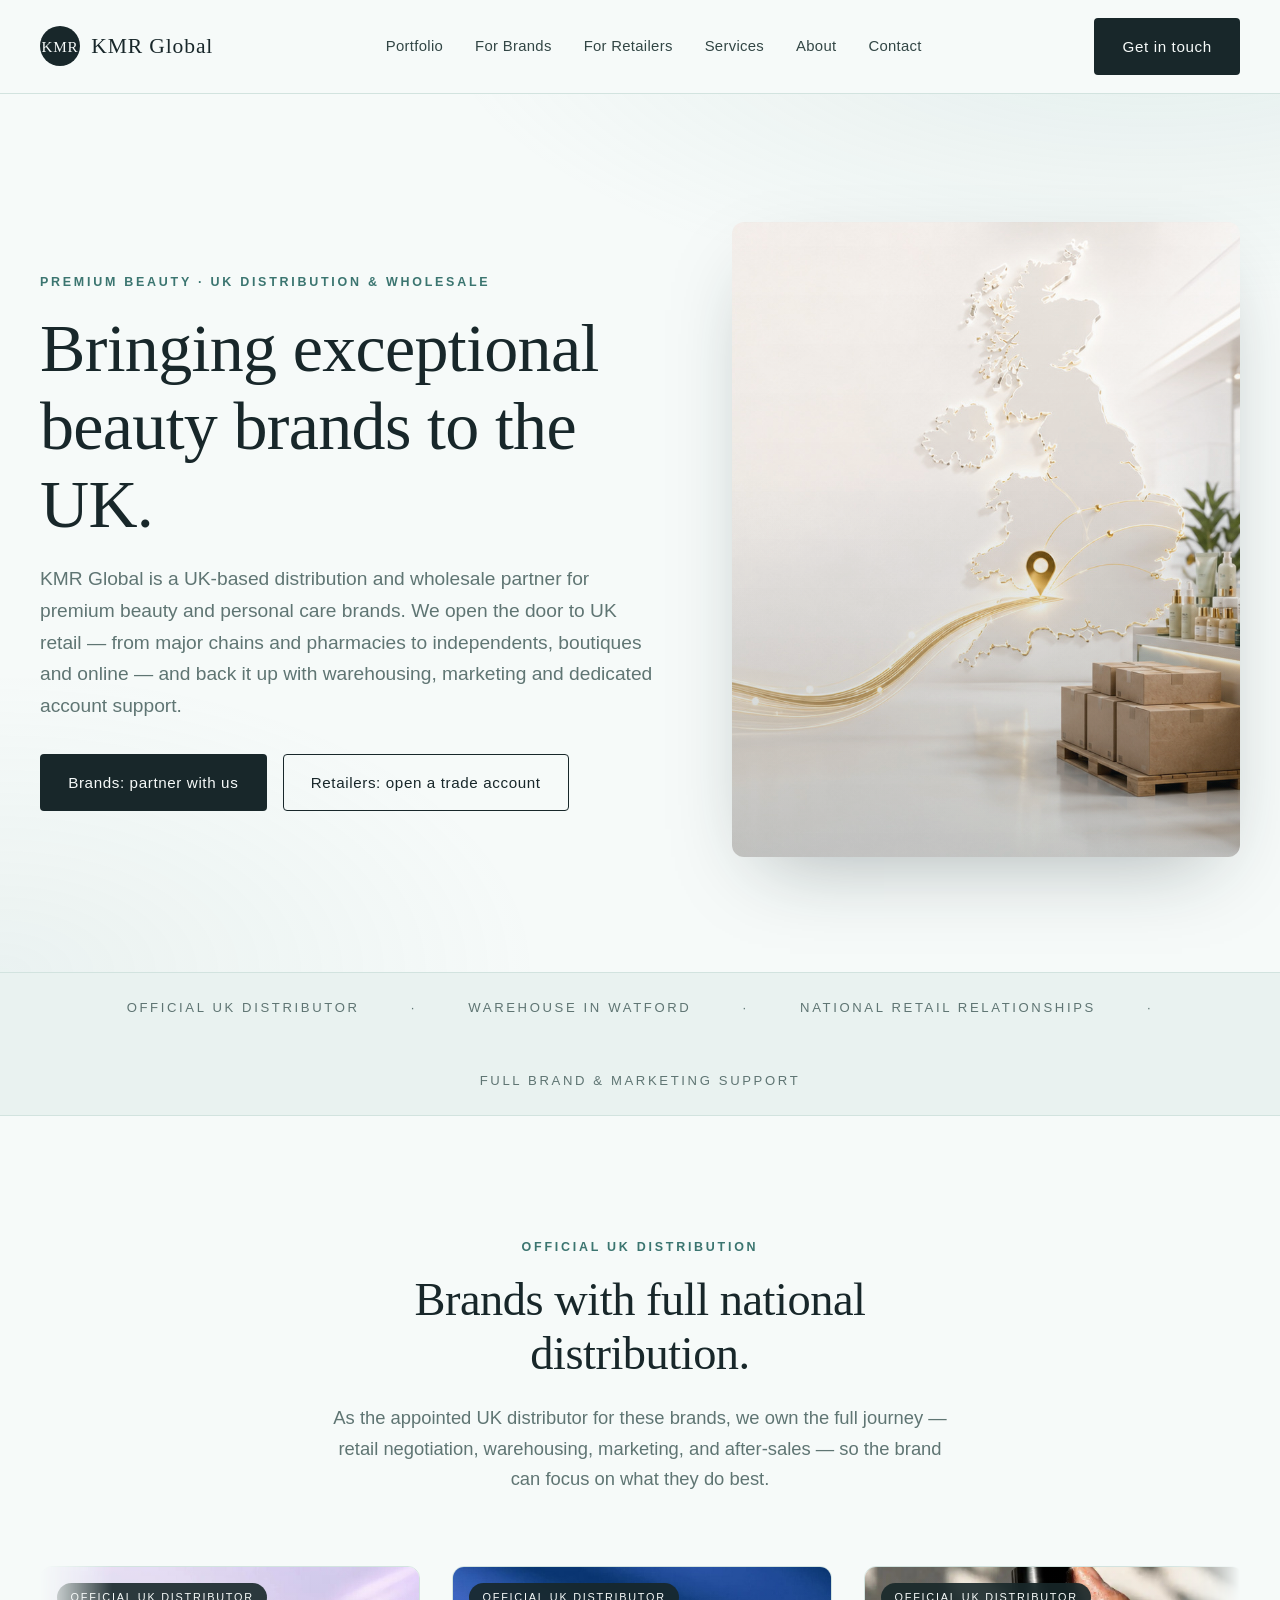
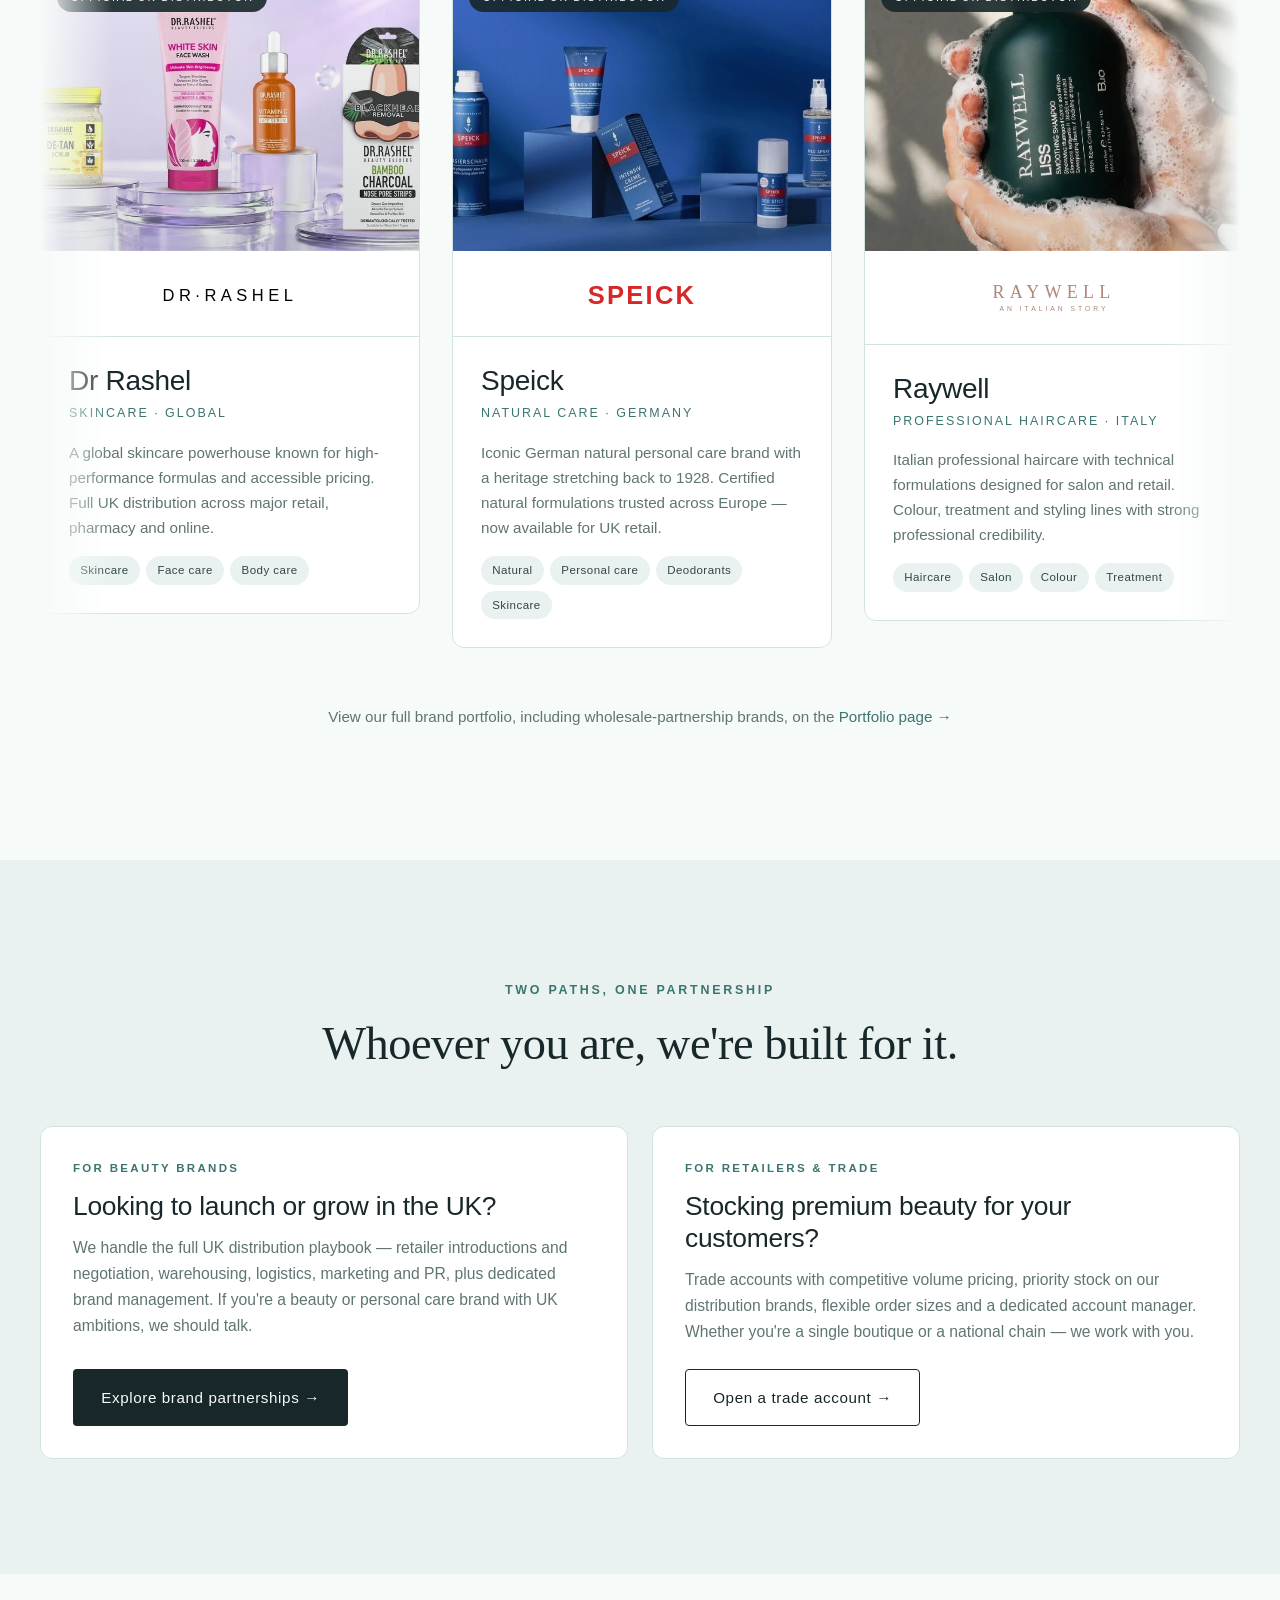
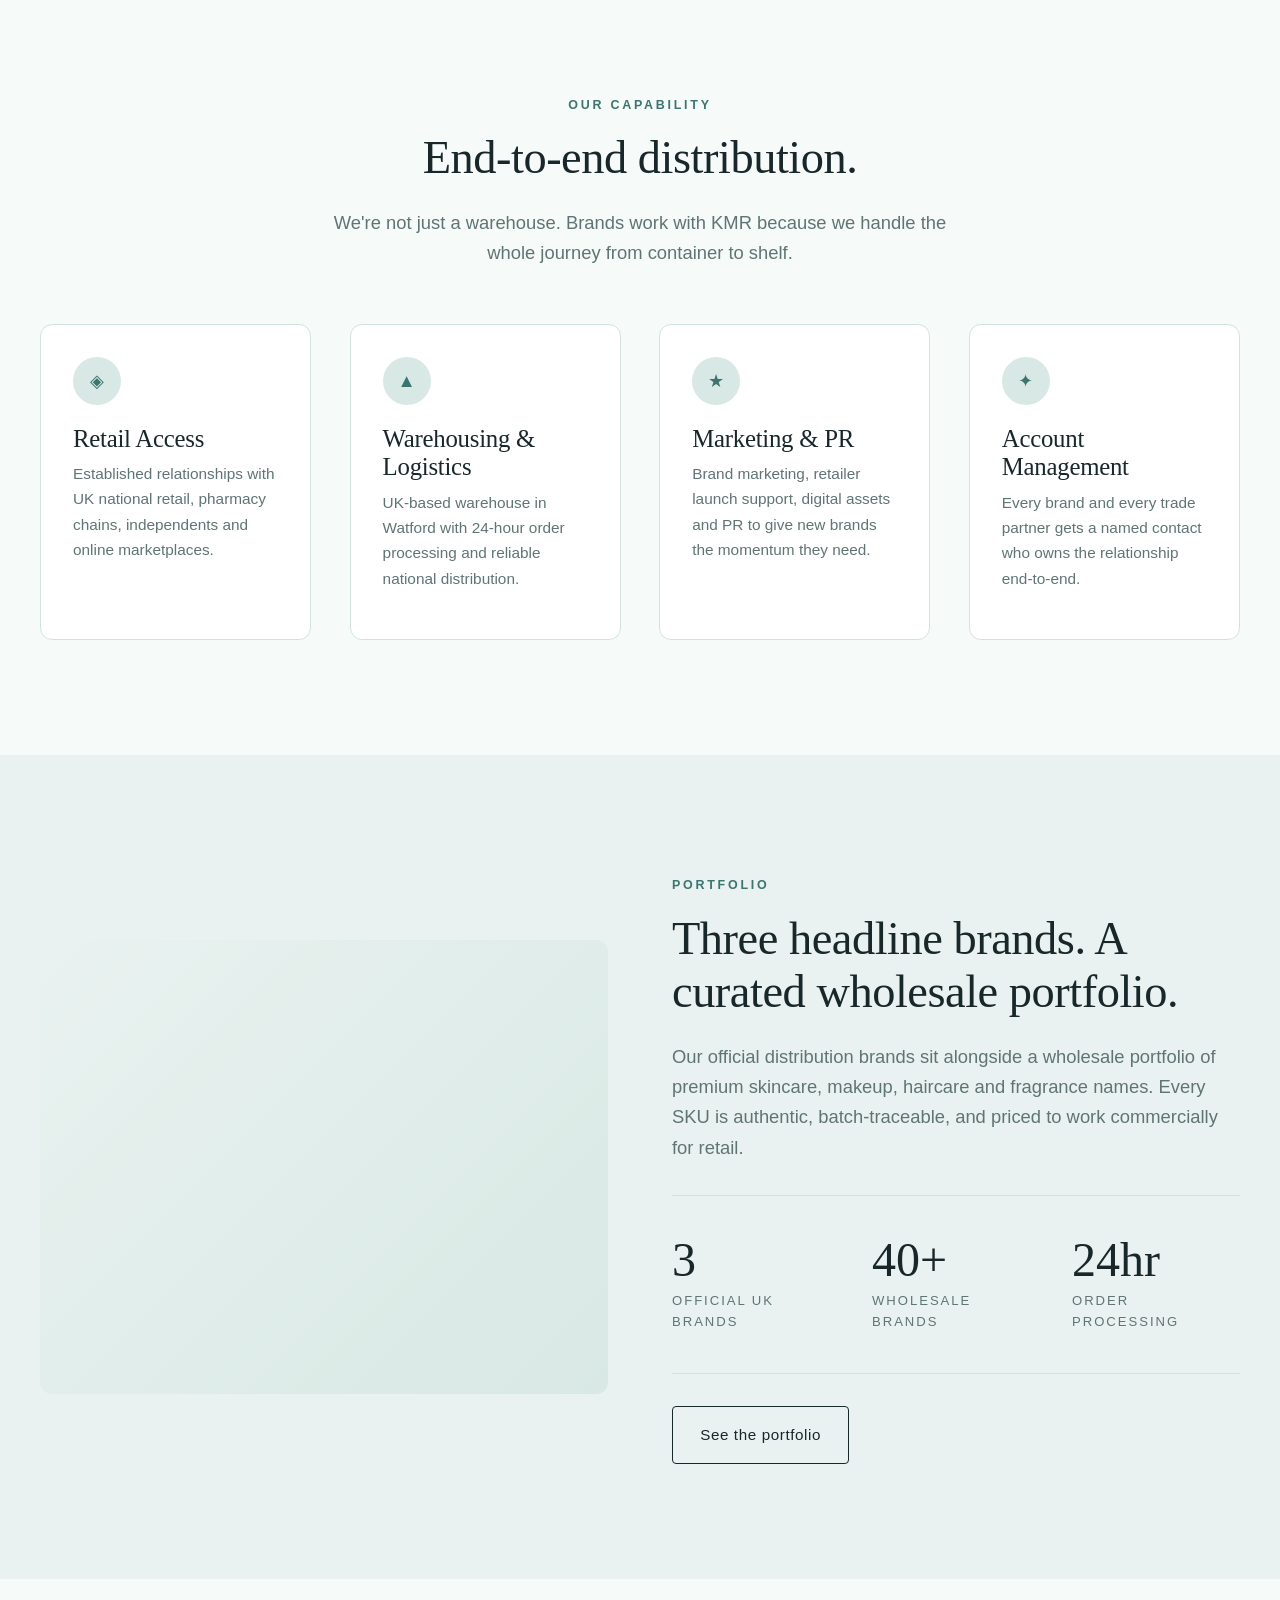
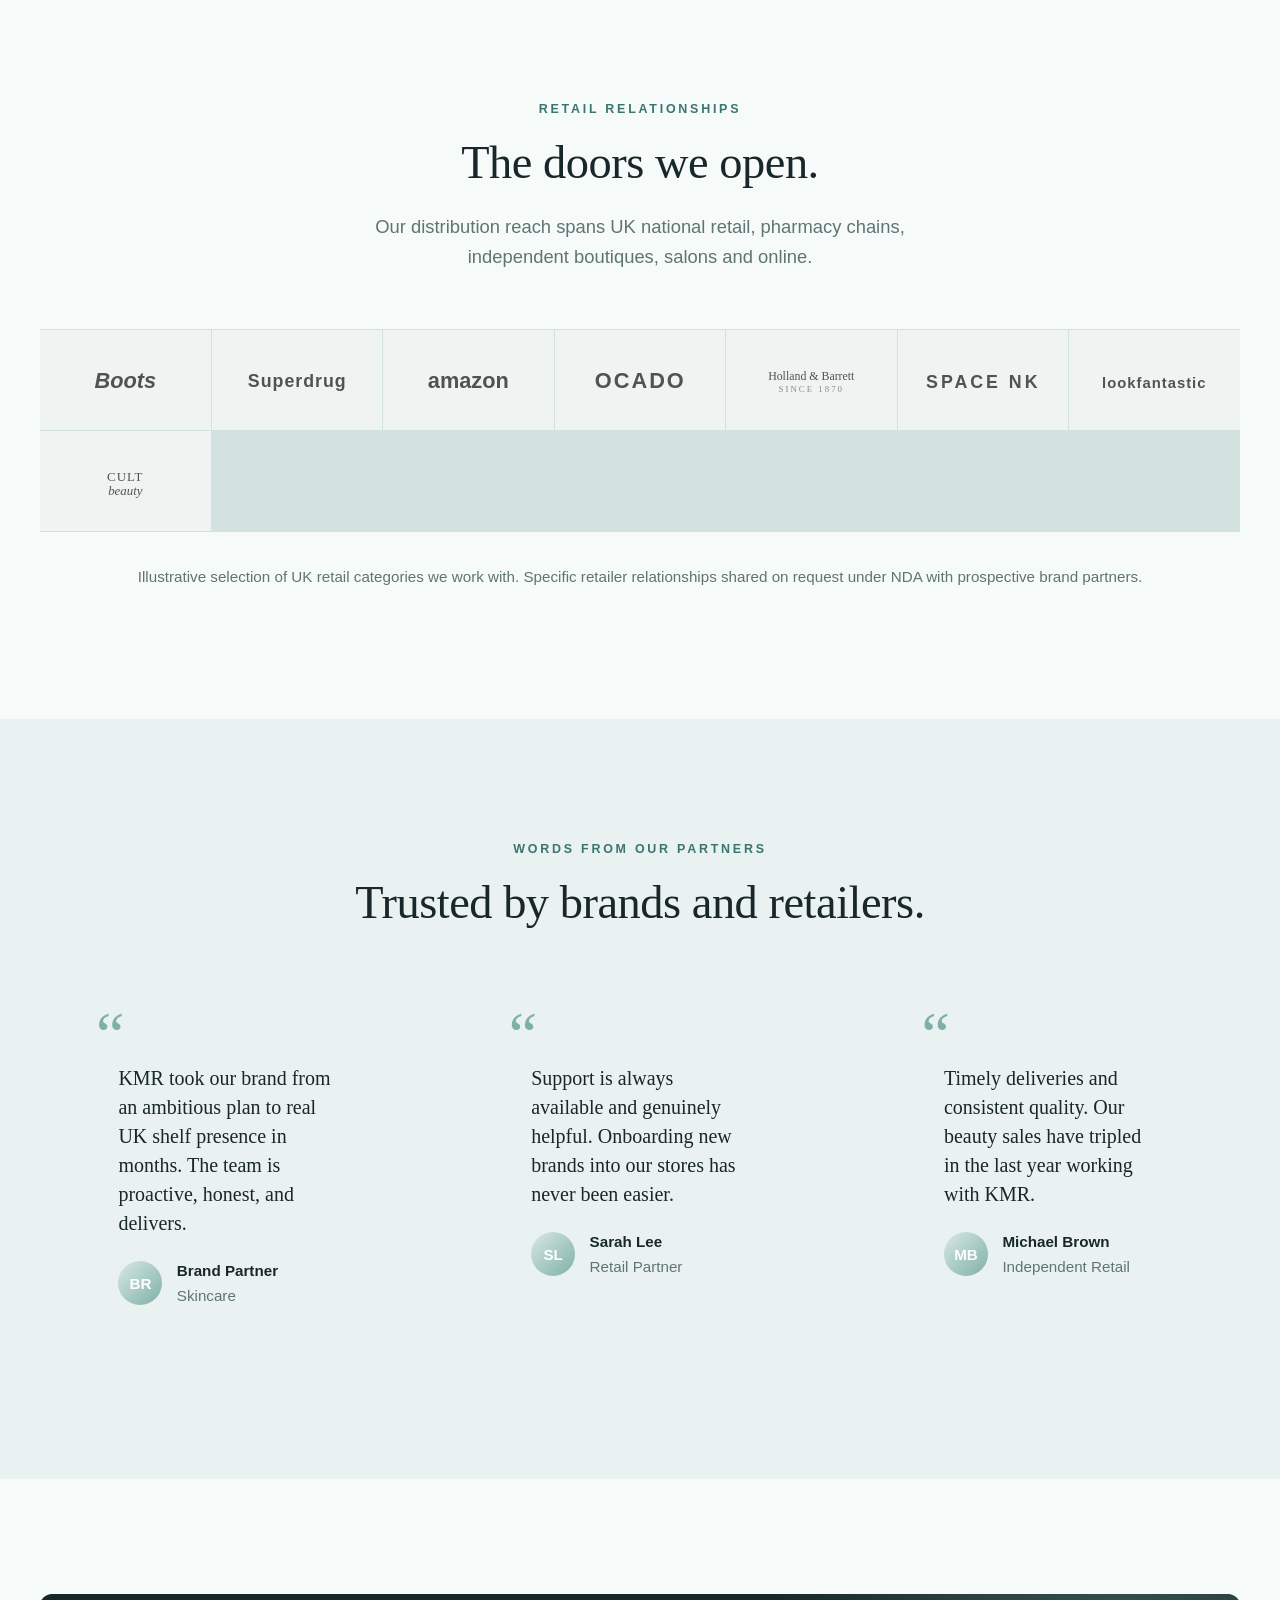
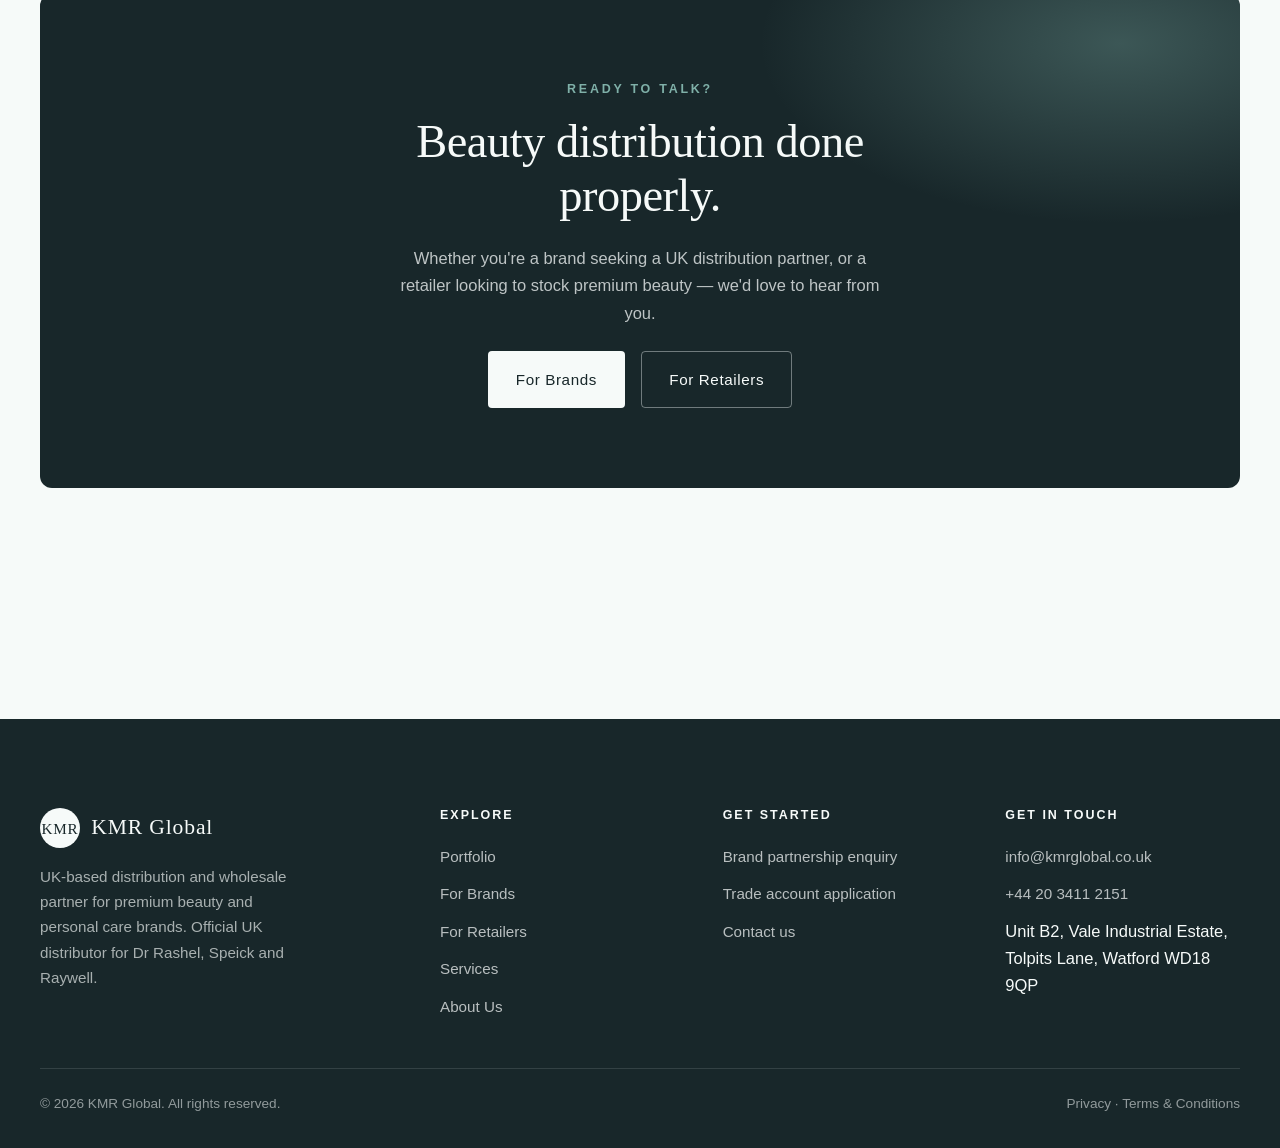
==== commit 26d9830e: "Update phone number; standardise footer address styling" ====
--- a/index.html
+++ b/index.html
@@ -370,7 +370,7 @@
           <h4>Get in touch</h4>
           <ul>
             <li><a href="mailto:info@kmrglobal.co.uk">info@kmrglobal.co.uk</a></li>
-            <li><a href="tel:+442071172700">+44 20 7117 2700</a></li>
+            <li><a href="tel:+442034112151">+44 20 3411 2151</a></li>
             <li>Unit B2, Vale Industrial Estate,<br/>Tolpits Lane, Watford WD18 9QP</li>
           </ul>
         </div>
--- a/assets/styles.css
+++ b/assets/styles.css
@@ -155,13 +155,45 @@
   .nav-toggle span::before { position: absolute; top: -6px; }
   .nav-toggle span::after { position: absolute; top: 6px; }
   .mobile-menu {
-    position: fixed; inset: 0; top: 72px;
-    background: var(--ivory); padding: 2.5rem var(--gutter);
-    transform: translateY(-100%); transition: transform .35s var(--ease);
-    display: flex; flex-direction: column; gap: 1.25rem;
+    /* Anchored to the header, not the viewport: .site-header has
+       backdrop-filter, which makes it a containing block for fixed
+       children. top:100% is correct at any header height. */
+    position: absolute;
+    top: 100%;
+    left: 0;
+    right: 0;
+    bottom: auto;
+    z-index: 60;
+
+    display: flex;
+    flex-direction: column;
+    gap: 1.1rem;
+    padding: 1.6rem var(--gutter) 2rem;
+
+    background: var(--ivory);
     border-top: 1px solid var(--line);
+    border-bottom: 1px solid var(--line);
+    box-shadow: 0 24px 40px -24px rgba(24, 39, 42, .18);
+
+    max-height: 78vh;
+    overflow-y: auto;
+    -webkit-overflow-scrolling: touch;
+
+    /* Toggled by visibility, not by a transform distance */
+    visibility: hidden;
+    opacity: 0;
+    pointer-events: none;
+    transform: translateY(-6px);
+    transition: opacity .2s var(--ease),
+                transform .2s var(--ease),
+                visibility .2s linear;
   }
-  .mobile-menu.open { transform: translateY(0); }
+  .mobile-menu.open {
+    visibility: visible;
+    opacity: 1;
+    pointer-events: auto;
+    transform: translateY(0);
+  }
   .mobile-menu a { font-family: var(--font-serif); font-size: 1.5rem; }
   .mobile-menu .btn { align-self: flex-start; margin-top: 1rem; }
 }
@@ -642,4 +674,113 @@
 .mt-0 { margin-top: 0; }
 .mb-0 { margin-bottom: 0; }
 .text-stone { color: var(--stone); }
-.divider { height: 1px; background: var(--line); border: 0; margin: 3rem 0; }
+.divider { height: 1px; background: var(--line); border: 0; margin: 3rem 0; }
+
+/* ===================================================================
+   Mobile refinements
+   Adapts proportions for phones rather than just shrinking the desktop
+   layout. Marker below prevents duplicate appends.
+   KMR-MOBILE-PASS-V1
+   =================================================================== */
+
+@media (max-width: 640px) {
+
+  /* Tighter vertical rhythm - desktop spacing made the page endless */
+  :root { --section-y: clamp(2.75rem, 9vw, 4rem); }
+  .section-title { margin-bottom: 2rem; }
+
+  /* Type sized for a phone, not a scaled-down desktop */
+  h1 { font-size: clamp(1.95rem, 8.5vw, 2.5rem); line-height: 1.12; }
+  h2 { font-size: clamp(1.55rem, 6.5vw, 2rem); }
+  h3 { font-size: 1.15rem; }
+  .lead { font-size: 1rem; }
+  .hero p.lead, .page-hero .lead { font-size: 1.02rem; }
+  .eyebrow { font-size: .7rem; letter-spacing: .18em; margin-bottom: .75rem; }
+
+  /* Hero: 4/5 portrait at full width was eating a whole screen height */
+  .hero { padding-top: 2.5rem; }
+  .hero-photo { aspect-ratio: 4/3; }
+  .hero-actions { gap: .65rem; }
+  .hero-actions .btn { width: 100%; justify-content: center; }
+
+  /* Interior imagery - same problem, same fix */
+  .section-image-tall { aspect-ratio: 4/3; }
+  .section-image { aspect-ratio: 16/10; }
+  .feature-image { aspect-ratio: 16/10; }
+  .page-hero { padding-bottom: 2rem; }
+
+  /* Brand marquee - card was taller than the viewport */
+  .brand-banner-slide { flex-basis: 268px; max-width: 268px; }
+  .brand-banner-track { gap: 1.25rem; }
+  .dist-card .dist-img { aspect-ratio: 16/11; }
+  .dist-card .dist-body { padding: 1.25rem; }
+  .dist-card h3 { font-size: 1.4rem; }
+  .dist-card .dist-country { margin-bottom: .75rem; }
+  .brand-logo-band { min-height: 64px; padding: 1rem .75rem; }
+  .brand-logo-band svg { max-width: 140px; }
+
+  /* Process steps - reclaim the 72px of left padding */
+  .step { padding-left: 0; padding-top: 2.6rem; }
+  .step::before { font-size: 1.85rem; top: 0; }
+
+  /* Trust strip - stop phrases breaking mid-word */
+  .trust-strip { padding: 1.1rem 0; }
+  .trust-strip .container { gap: .5rem 1rem; font-size: .68rem; letter-spacing: .14em; }
+
+  /* Cards, quotes, forms */
+  .card { padding: 1.35rem; }
+  .card .icon { width: 42px; height: 42px; margin-bottom: .9rem; }
+  .form-card { padding: 1.25rem; }
+  .quote { padding: 1.35rem; }
+  .quote p { font-size: 1.05rem; margin: 1.1rem 0 1rem; }
+  .quote::before { font-size: 2.6rem; top: .2rem; left: .7rem; }
+
+  /* Audience cards */
+  .audience-card { padding: 1.5rem; min-height: 0; }
+  .audience-card h3 { font-size: 1.35rem; }
+  .audience-card .btn { width: 100%; justify-content: center; }
+
+  /* Stats and logo grids read better 2-up than stretched 1-up */
+  .stats { grid-template-columns: 1fr 1fr; gap: 1.25rem; padding: 1.75rem 0; }
+  .stat-num { font-size: 2rem; }
+  .retailer-strip { grid-template-columns: 1fr 1fr; }
+  .retailer-strip > div { min-height: 78px; padding: 1.1rem .75rem; }
+  .wholesale-logo-grid { grid-template-columns: 1fr 1fr; }
+  .wholesale-logo-grid > div { min-height: 96px; padding: 1.1rem .75rem; }
+
+  /* CTA band */
+  .cta-band { padding: 2.25rem 1.25rem; }
+  .cta-band .btn { width: 100%; justify-content: center; }
+
+  /* Comfortable tap targets */
+  .nav-toggle { width: 46px; height: 46px; }
+  .footer-col a, .footer-bottom a { display: inline-block; padding: .2rem 0; }
+
+  /* 16px minimum stops iOS Safari zooming the page on field focus */
+  .form-field input,
+  .form-field select,
+  .form-field textarea { font-size: 16px; }
+}
+
+/* Very narrow phones */
+@media (max-width: 400px) {
+  .brand-banner-slide { flex-basis: 240px; max-width: 240px; }
+  .stats { grid-template-columns: 1fr; }
+  .trust-strip .container { font-size: .64rem; }
+}
+
+/* An infinitely scrolling banner can trigger vestibular discomfort */
+@media (prefers-reduced-motion: reduce) {
+  .brand-banner-track { animation: none; }
+  html { scroll-behavior: auto; }
+  .card, .dist-card, .audience-card { transition: none; }
+}
+
+/* KMR-BURGER-X */
+@media (max-width: 900px) {
+  .nav-toggle[aria-expanded="true"] span { background: transparent; }
+  .nav-toggle[aria-expanded="true"] span::before { transform: translateY(6px) rotate(45deg); }
+  .nav-toggle[aria-expanded="true"] span::after  { transform: translateY(-6px) rotate(-45deg); }
+  .mobile-menu a { font-family: var(--font-serif); font-size: 1.3rem; padding: .35rem 0; }
+  .mobile-menu .btn { align-self: stretch; justify-content: center; margin-top: .6rem; font-family: var(--font-sans); font-size: .95rem; }
+}
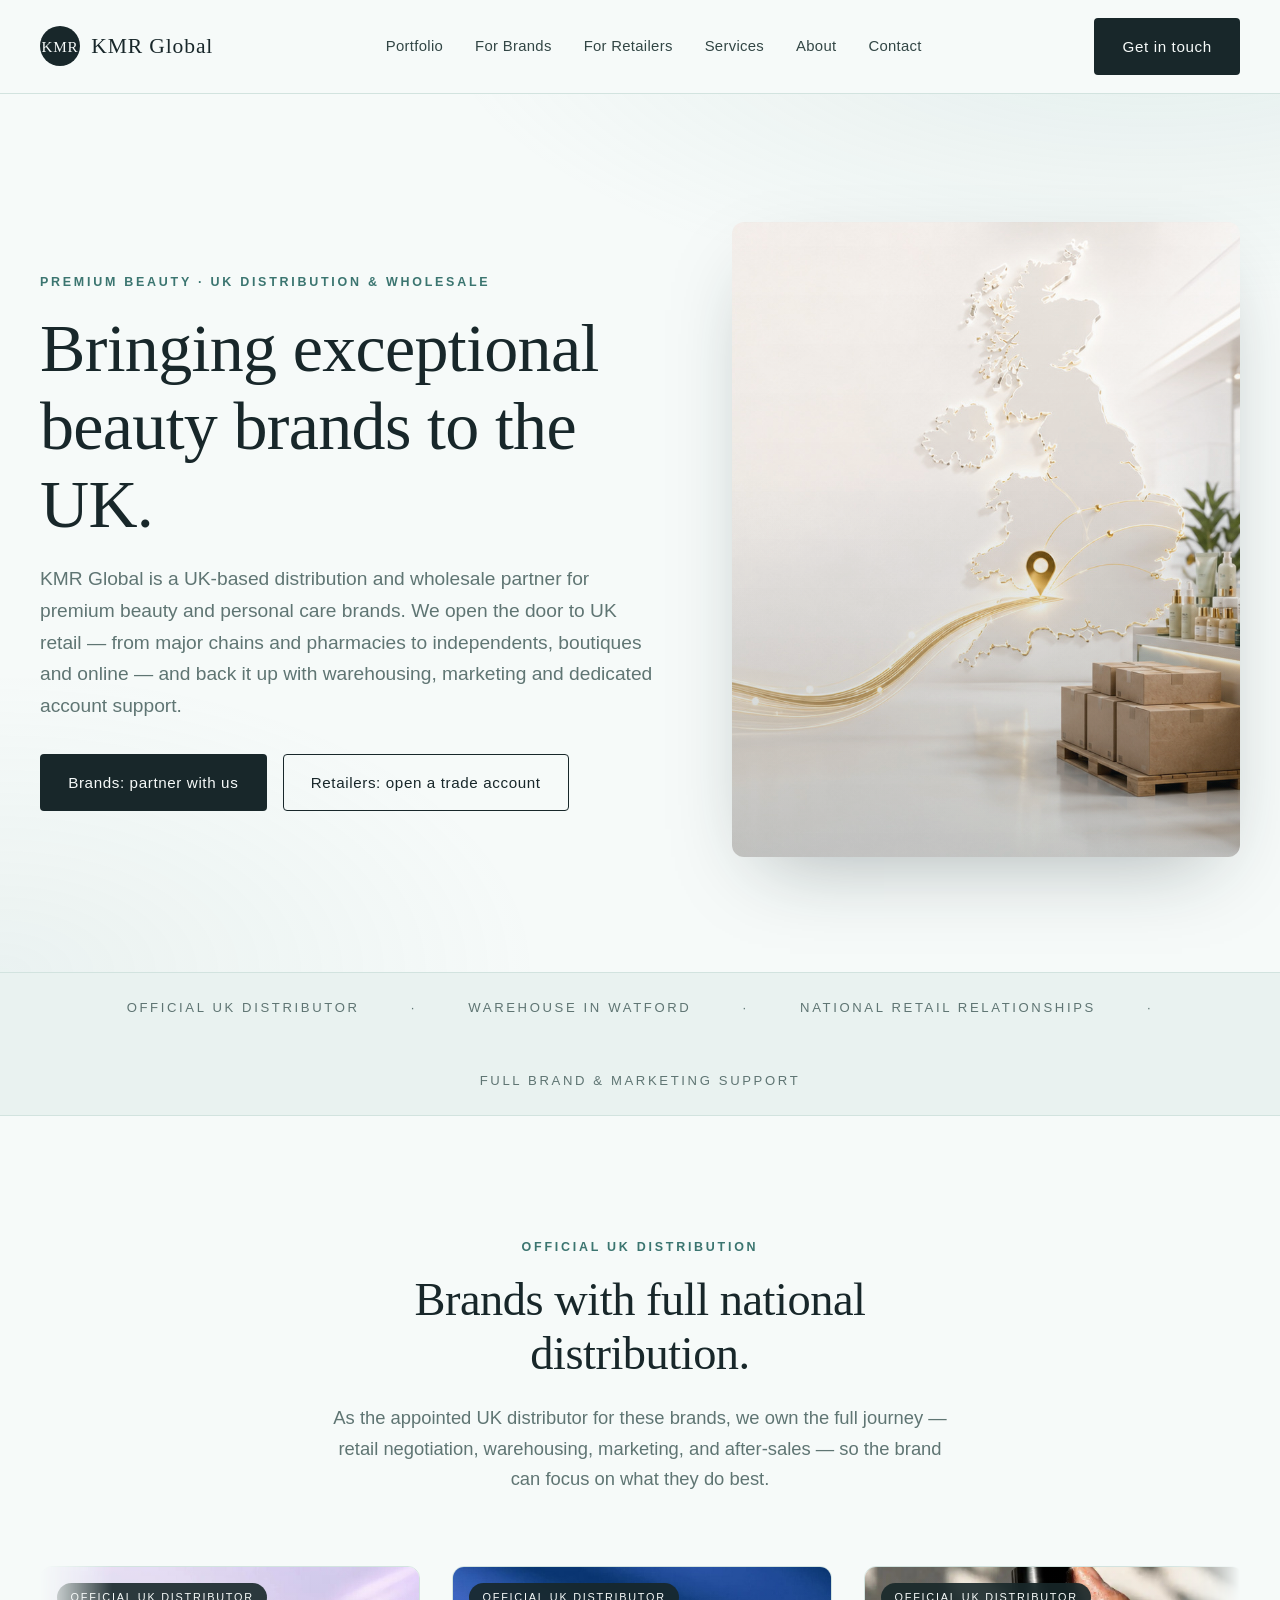
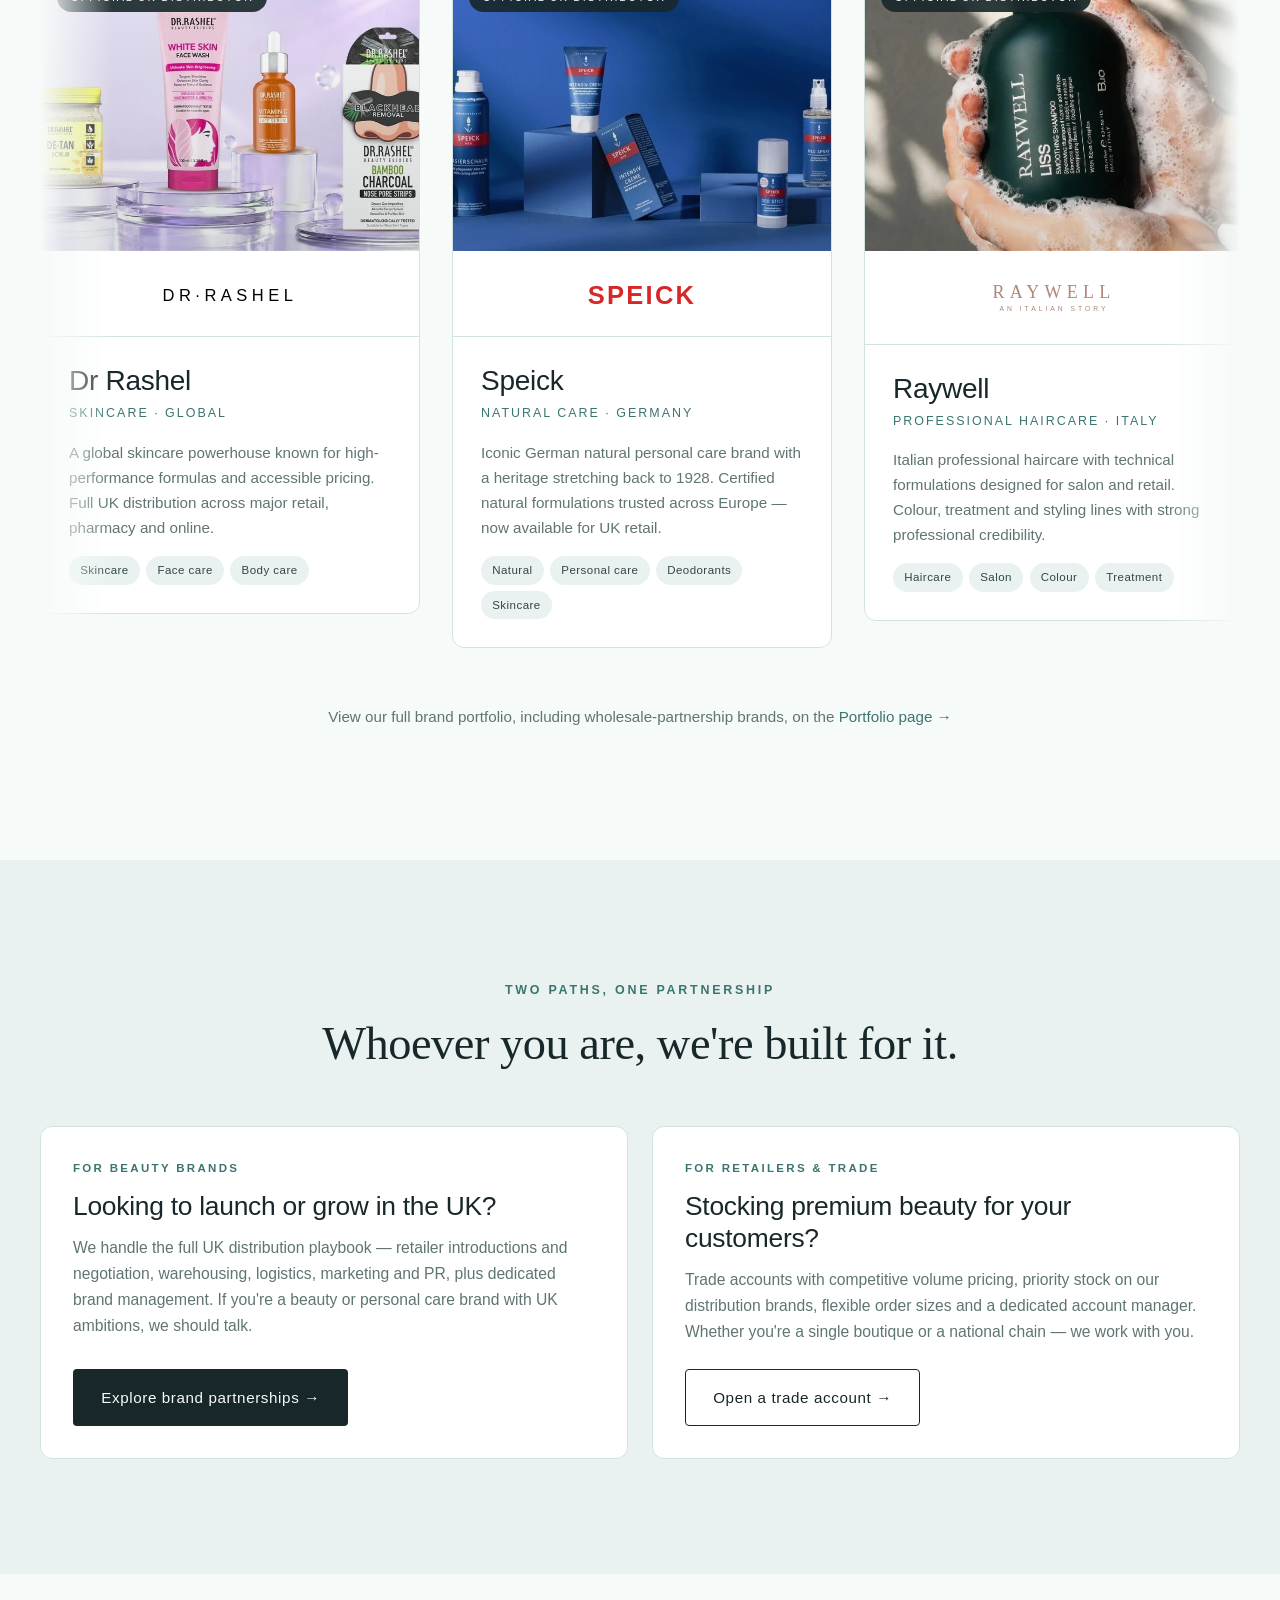
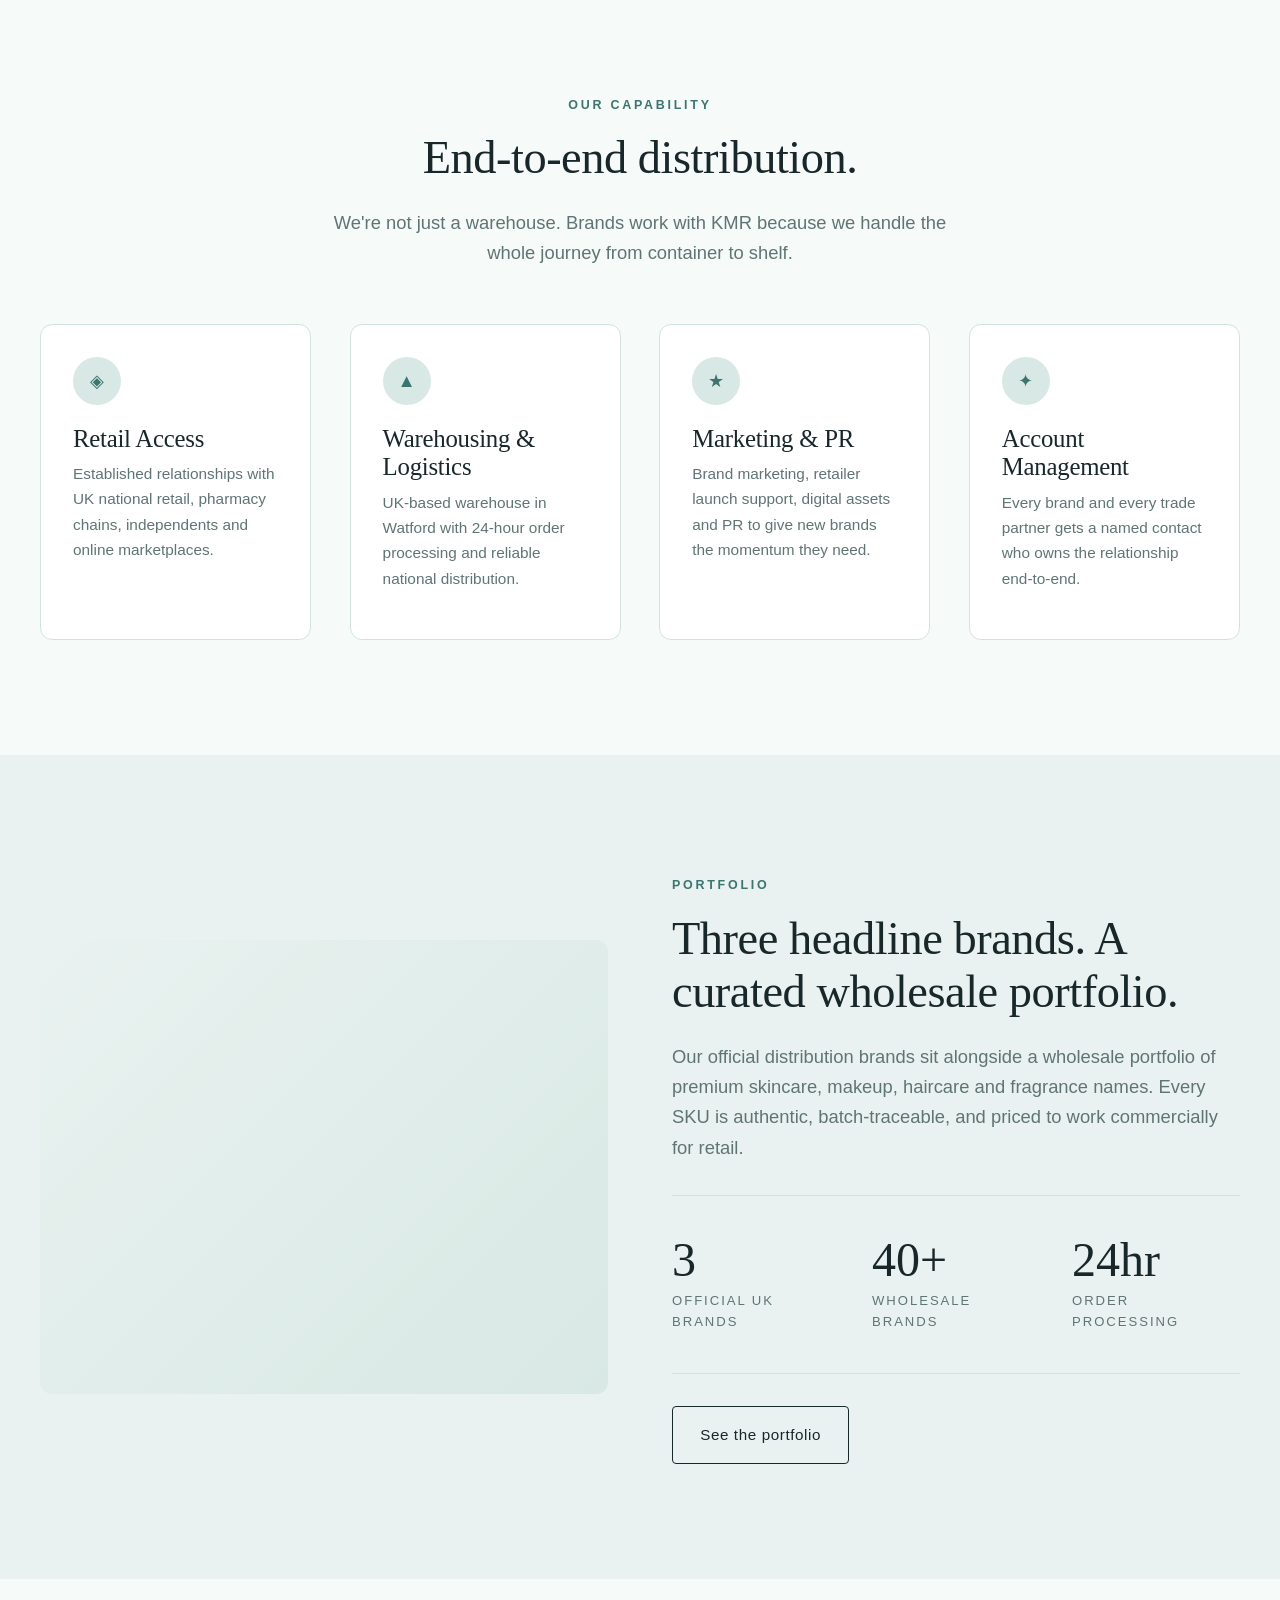
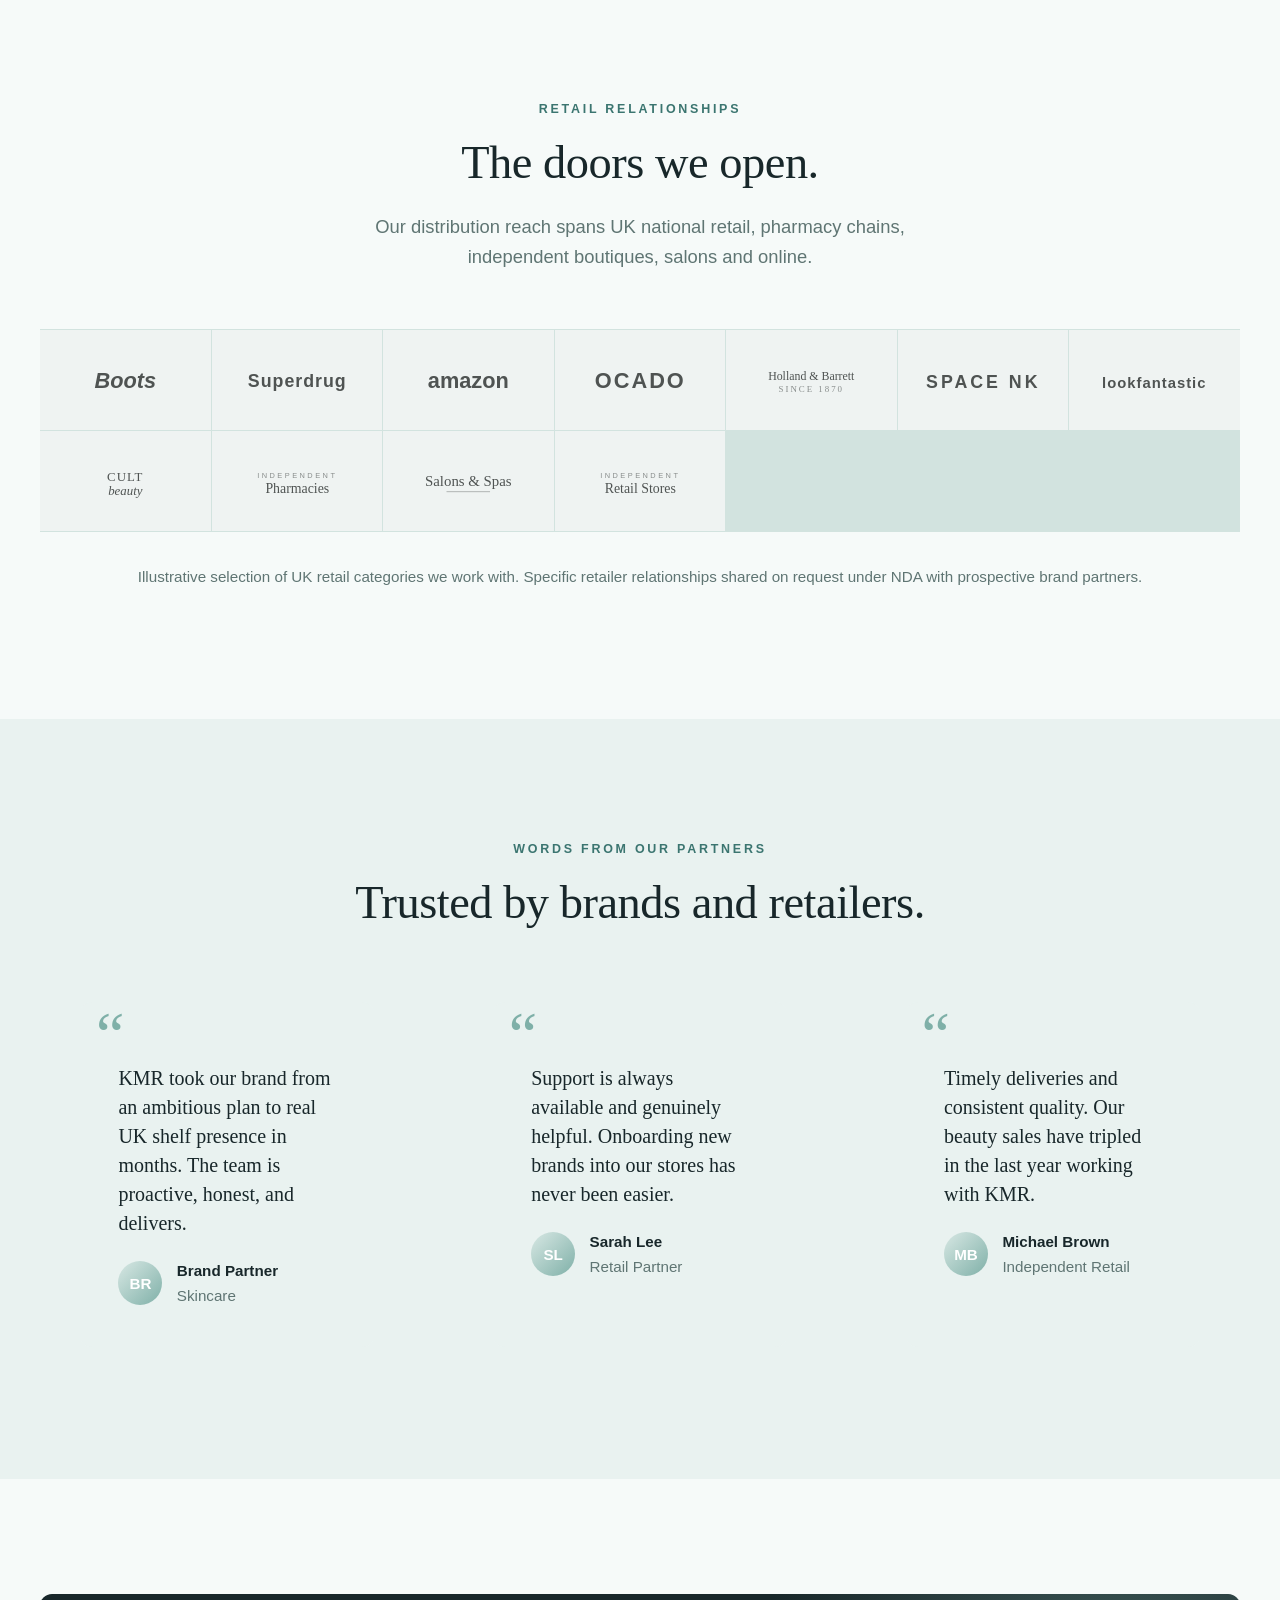
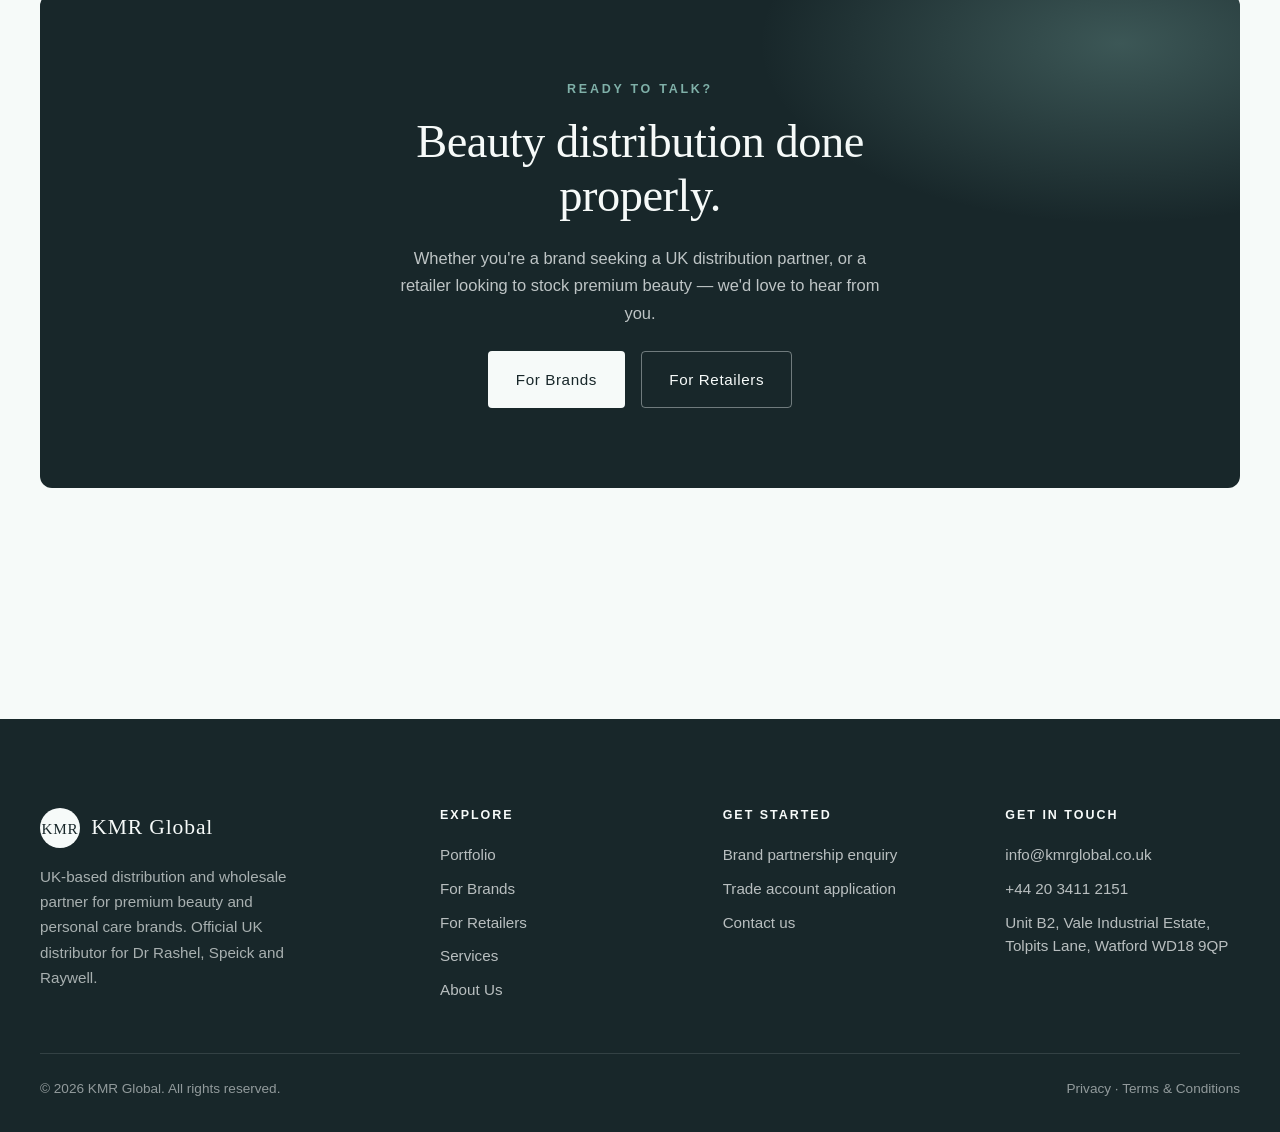
==== commit 699ea60e: "Add pharmacy, salon and independent retail channels to retail strip" ====
--- a/index.html
+++ b/index.html
@@ -288,7 +288,11 @@
           <div><svg viewBox="0 0 140 40" xmlns="http://www.w3.org/2000/svg" aria-label="Holland &amp; Barrett"><text x="70" y="20" text-anchor="middle" font-family="Georgia, serif" font-size="12" font-weight="500" fill="#18272A">Holland &amp; Barrett</text><text x="70" y="32" text-anchor="middle" font-family="Georgia, serif" font-size="9" fill="#5F7573" letter-spacing="2">SINCE 1870</text></svg></div>
           <div><svg viewBox="0 0 140 40" xmlns="http://www.w3.org/2000/svg" aria-label="Space NK"><text x="70" y="28" text-anchor="middle" font-family="Arial, sans-serif" font-size="18" font-weight="600" fill="#18272A" letter-spacing="3">SPACE NK</text></svg></div>
           <div><svg viewBox="0 0 140 40" xmlns="http://www.w3.org/2000/svg" aria-label="Lookfantastic"><text x="70" y="28" text-anchor="middle" font-family="Arial, sans-serif" font-size="15" font-weight="700" fill="#18272A" letter-spacing="1">lookfantastic</text></svg></div>
-          <div><svg viewBox="0 0 140 40" xmlns="http://www.w3.org/2000/svg" aria-label="Cult Beauty"><text x="70" y="20" text-anchor="middle" font-family="Georgia, serif" font-size="13" font-weight="500" fill="#18272A" letter-spacing="1">CULT</text><text x="70" y="34" text-anchor="middle" font-family="Georgia, serif" font-size="13" font-weight="500" font-style="italic" fill="#18272A">beauty</text></svg></div>
+          <div><svg viewBox="0 0 140 40" xmlns="http://www.w3.org/2000/svg" aria-label="Cult Beauty"><text x="70" y="20" text-anchor="middle" font-family="Georgia, serif" font-size="13" font-weight="500" fill="#18272A" letter-spacing="1">CULT</text><text x="70" y="34" text-anchor="middle" font-family="Georgia, serif" font-size="13" font-weight="500" font-style="italic" fill="#18272A">beauty</text></svg></div>
+          <!-- KMR-CHANNEL-TILES: channel types, styled to sit alongside the named retailers -->
+          <div><svg viewBox="0 0 140 40" xmlns="http://www.w3.org/2000/svg" aria-label="Independent Pharmacies"><text x="70" y="17" text-anchor="middle" font-family="Arial, sans-serif" font-size="7.5" fill="#5F7573" letter-spacing="2.5">INDEPENDENT</text><text x="70" y="32" text-anchor="middle" font-family="Georgia, serif" font-size="14" font-weight="500" fill="#18272A">Pharmacies</text></svg></div>
+          <div><svg viewBox="0 0 140 40" xmlns="http://www.w3.org/2000/svg" aria-label="Salons and Spas"><text x="70" y="25" text-anchor="middle" font-family="Georgia, serif" font-size="15" font-weight="500" fill="#18272A">Salons &amp; Spas</text><line x1="48" y1="31" x2="92" y2="31" stroke="#7FB0A8" stroke-width="1"/></svg></div>
+          <div><svg viewBox="0 0 140 40" xmlns="http://www.w3.org/2000/svg" aria-label="Independent Retail Stores"><text x="70" y="17" text-anchor="middle" font-family="Arial, sans-serif" font-size="7.5" fill="#5F7573" letter-spacing="2.5">INDEPENDENT</text><text x="70" y="32" text-anchor="middle" font-family="Georgia, serif" font-size="14" font-weight="500" fill="#18272A">Retail Stores</text></svg></div>
         </div>
         <p class="center text-stone" style="margin-top: 2rem; font-size: .95rem;">Illustrative selection of UK retail categories we work with. Specific retailer relationships shared on request under NDA with prospective brand partners.</p>
       </div>
--- a/assets/styles.css
+++ b/assets/styles.css
@@ -500,7 +500,9 @@
 .footer-brand p { color: rgba(246,250,249,.65); margin-top: 1rem; max-width: 32ch; font-size: .95rem; }
 .footer-col h4 { color: var(--ivory); font-family: var(--font-sans); font-size: .78rem; letter-spacing: .16em; text-transform: uppercase; margin-bottom: 1.25rem; }
 .footer-col ul { display: grid; gap: .65rem; }
-.footer-col a { color: rgba(246,250,249,.72); font-size: .95rem; }
+.footer-col a { color: rgba(246,250,249,.72); font-size: .95rem; }
+/* KMR-FOOTER-LI - address is plain <li> text, so it missed the <a> styling */
+.footer-col li { font-size: .95rem; color: rgba(246,250,249,.72); line-height: 1.55; }
 .footer-col a:hover { color: var(--rose-gold); }
 .footer-bottom { padding-top: 1.5rem; display: flex; flex-wrap: wrap; gap: 1rem; justify-content: space-between; font-size: .85rem; color: rgba(246,250,249,.55); }
 .footer-bottom a { color: rgba(246,250,249,.55); }
